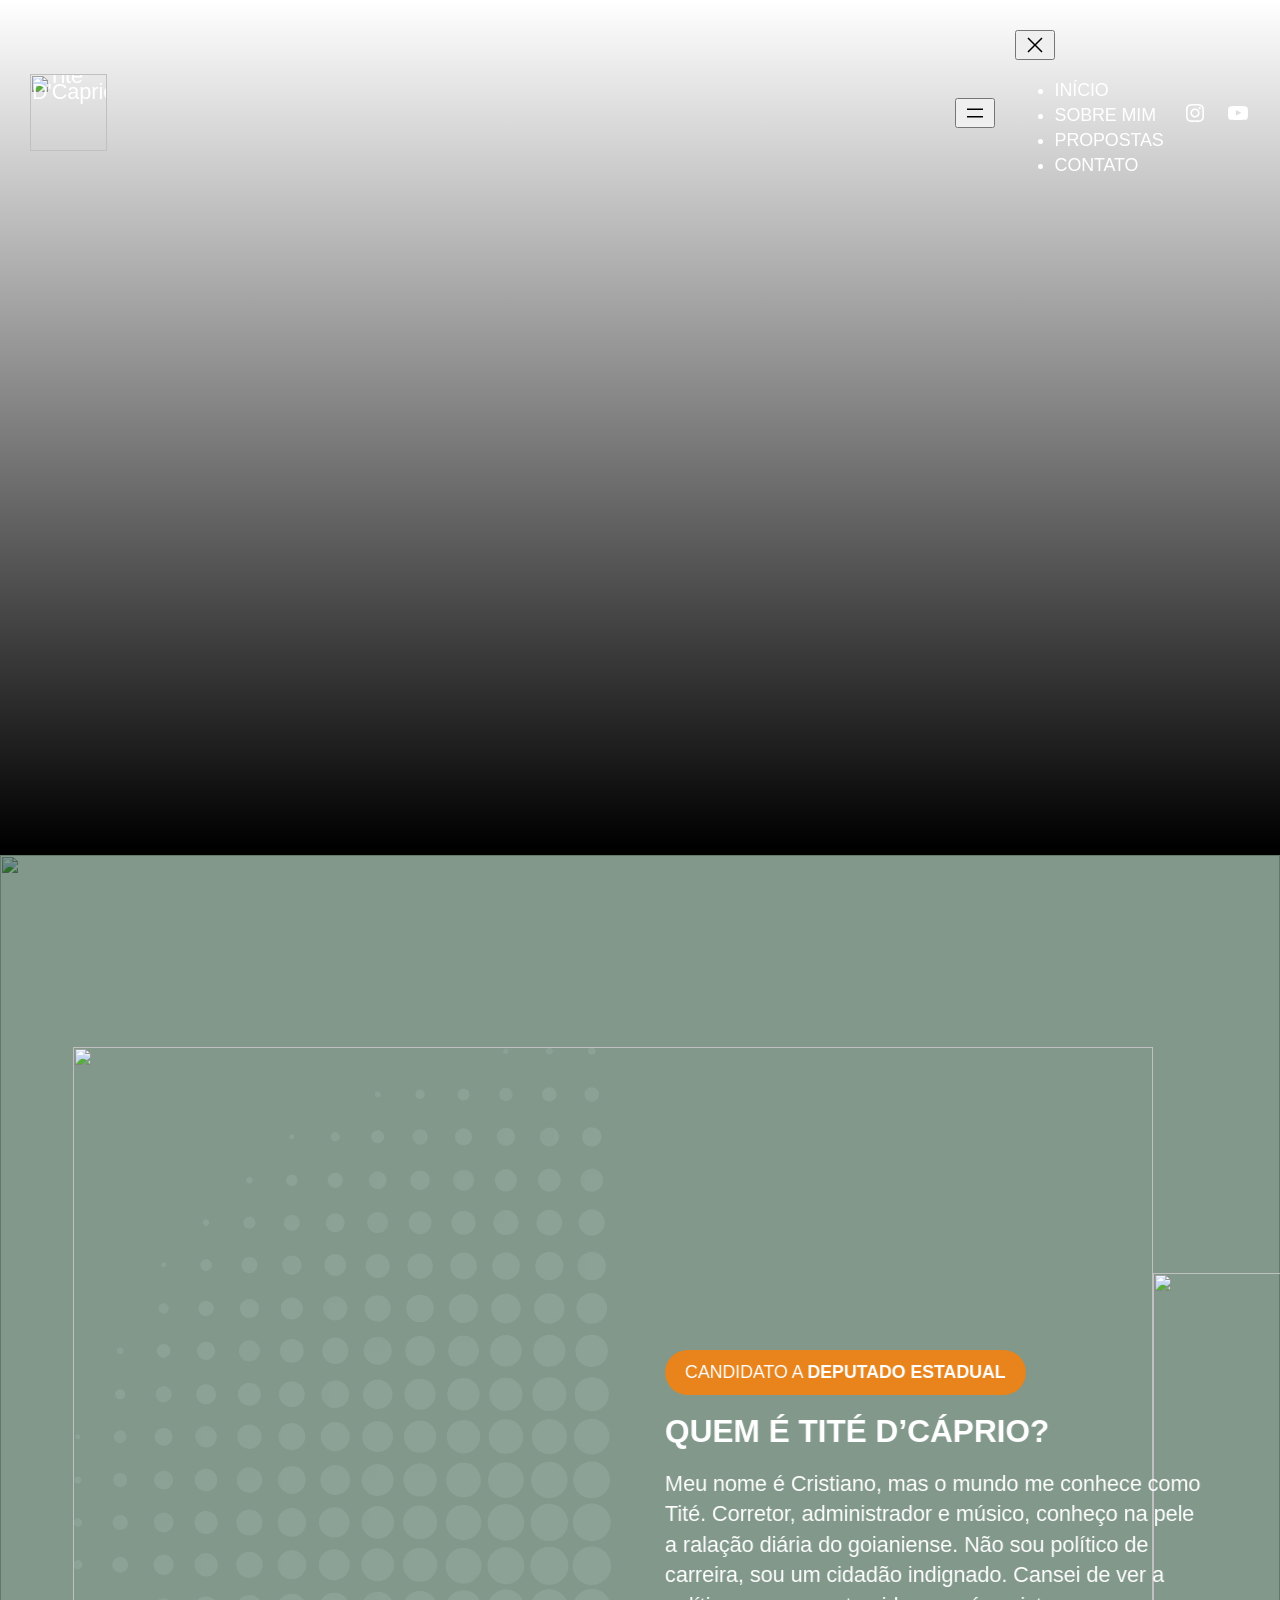
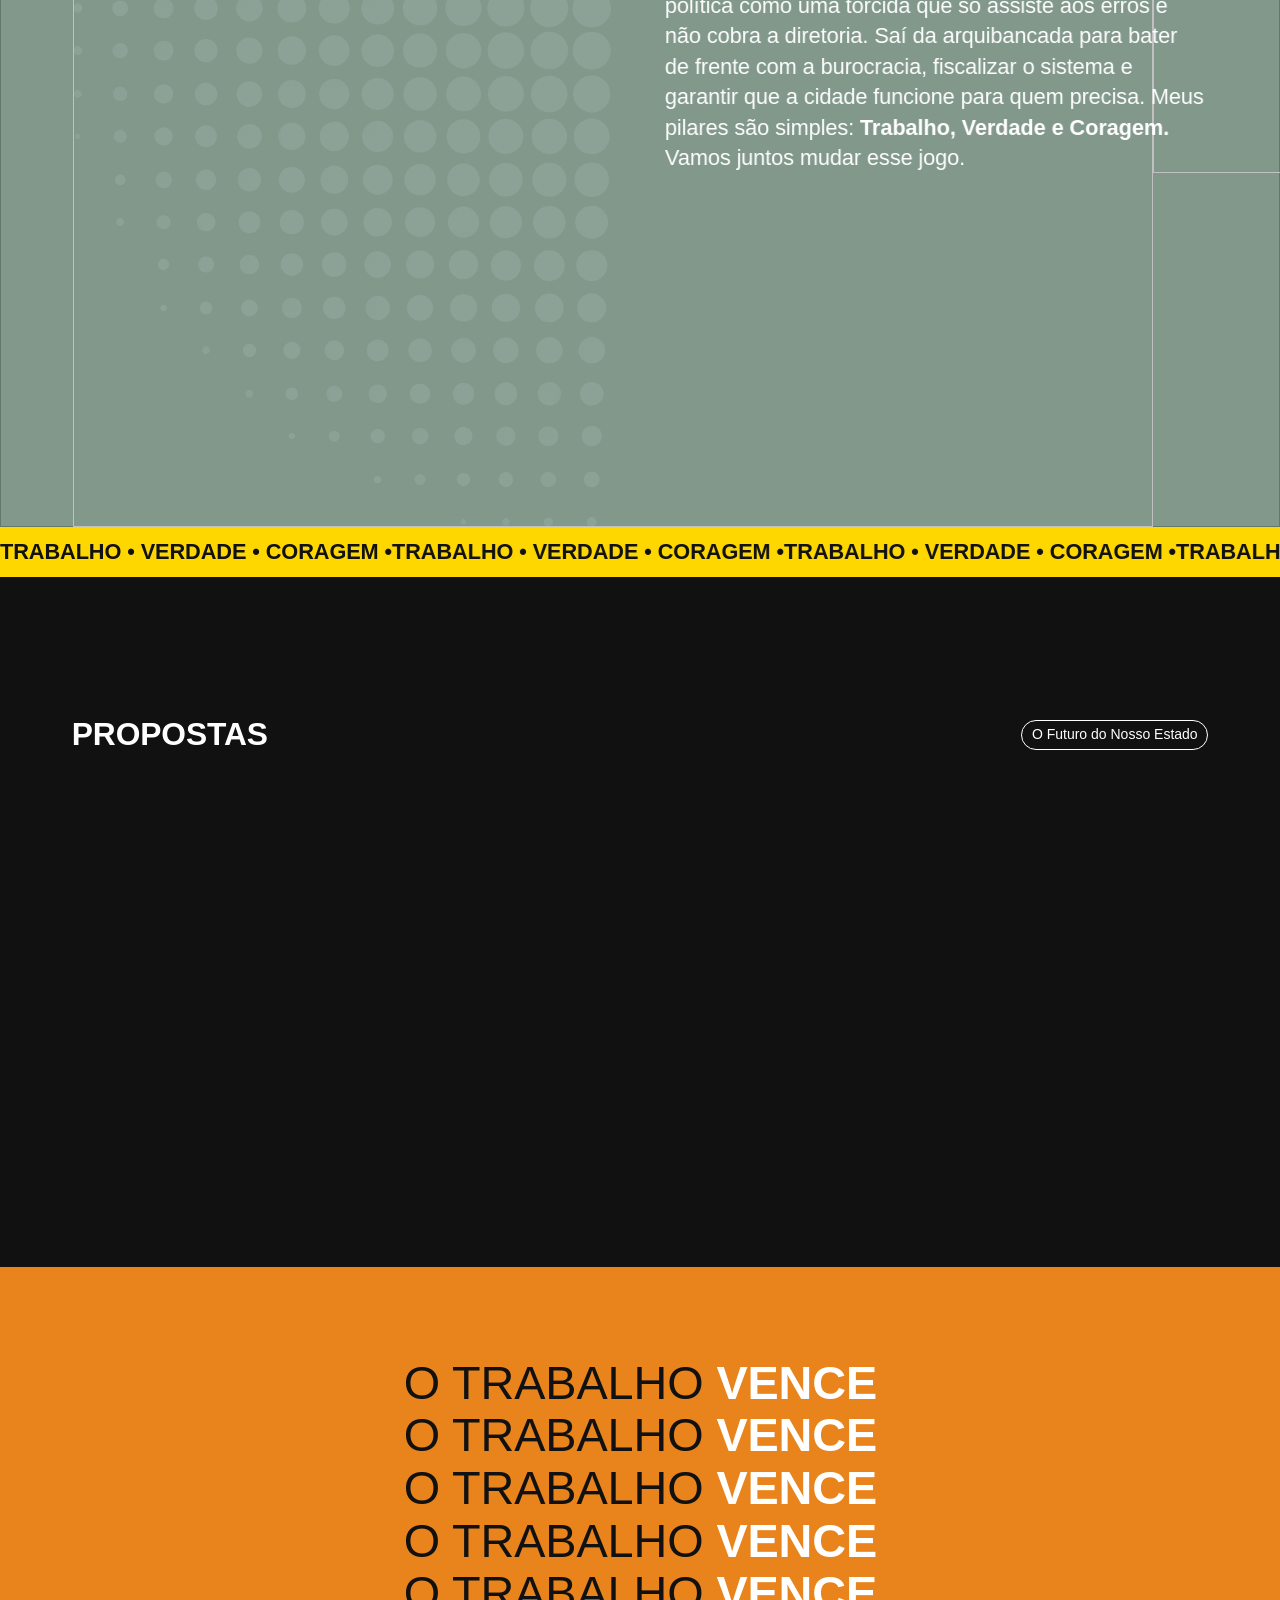
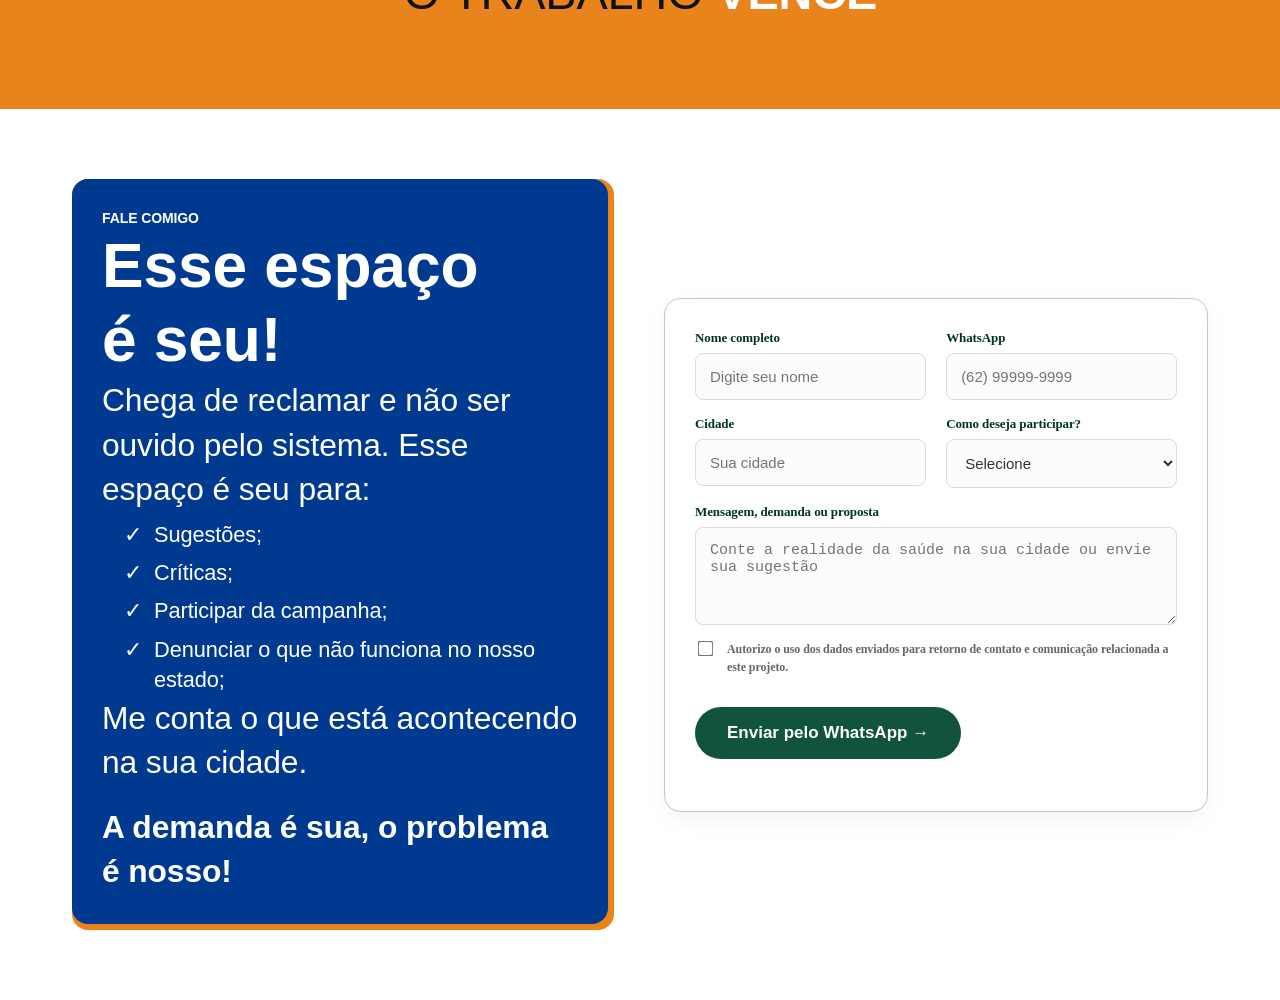
==== index.html @ 2d1301b5 "mk-00" ====
<html lang="pt-BR"><head>
	<meta charset="UTF-8">
	<meta name="viewport" content="width=device-width, initial-scale=1">
<meta name="robots" content="max-image-preview:large">
<title>Tité D'Caprio – Candidato a deputado estadual pelo Republicanos</title>
<link rel="alternate" type="application/rss+xml" title="Feed para Tité D'Caprio »" href="http://tite-dcaprio.local/feed/">
<link rel="alternate" type="application/rss+xml" title="Feed de comentários para Tité D'Caprio »" href="http://tite-dcaprio.local/comments/feed/">
<style id="wp-img-auto-sizes-contain-inline-css">
img:is([sizes=auto i],[sizes^="auto," i]){contain-intrinsic-size:3000px 1500px}
/*# sourceURL=wp-img-auto-sizes-contain-inline-css */
</style>
<style id="wp-block-site-logo-inline-css">
.wp-block-site-logo{box-sizing:border-box;line-height:0}.wp-block-site-logo a{display:inline-block;line-height:0}.wp-block-site-logo.is-default-size img{height:auto;width:120px}.wp-block-site-logo img{height:auto;max-width:100%}.wp-block-site-logo a,.wp-block-site-logo img{border-radius:inherit}.wp-block-site-logo.aligncenter{margin-left:auto;margin-right:auto;text-align:center}:root :where(.wp-block-site-logo.is-style-rounded){border-radius:9999px}
/*# sourceURL=http://tite-dcaprio.local/wp-includes/blocks/site-logo/style.min.css */
</style>
<style id="wp-block-spacer-inline-css">
.wp-block-spacer{clear:both}
/*# sourceURL=http://tite-dcaprio.local/wp-includes/blocks/spacer/style.min.css */
</style>
<style id="wp-block-navigation-link-inline-css">
.wp-block-navigation .wp-block-navigation-item__label{overflow-wrap:break-word}.wp-block-navigation .wp-block-navigation-item__description{display:none}.link-ui-tools{outline:1px solid #f0f0f0;padding:8px}.link-ui-block-inserter{padding-top:8px}.link-ui-block-inserter__back{margin-left:8px;text-transform:uppercase}
/*# sourceURL=http://tite-dcaprio.local/wp-includes/blocks/navigation-link/style.min.css */
</style>
<link rel="stylesheet" id="wp-block-navigation-css" href="./styles/style.min.css" media="all">
<style id="wp-block-social-links-inline-css">
.wp-block-social-links{background:none;box-sizing:border-box;margin-left:0;padding-left:0;padding-right:0;text-indent:0}.wp-block-social-links .wp-social-link a,.wp-block-social-links .wp-social-link a:hover{border-bottom:0;box-shadow:none;text-decoration:none}.wp-block-social-links .wp-social-link svg{height:1em;width:1em}.wp-block-social-links .wp-social-link span:not(.screen-reader-text){font-size:.65em;margin-left:.5em;margin-right:.5em}.wp-block-social-links.has-small-icon-size{font-size:16px}.wp-block-social-links,.wp-block-social-links.has-normal-icon-size{font-size:24px}.wp-block-social-links.has-large-icon-size{font-size:36px}.wp-block-social-links.has-huge-icon-size{font-size:48px}.wp-block-social-links.aligncenter{display:flex;justify-content:center}.wp-block-social-links.alignright{justify-content:flex-end}.wp-block-social-link{border-radius:9999px;display:block}@media not (prefers-reduced-motion){.wp-block-social-link{transition:transform .1s ease}}.wp-block-social-link{height:auto}.wp-block-social-link a{align-items:center;display:flex;line-height:0}.wp-block-social-link:hover{transform:scale(1.1)}.wp-block-social-links .wp-block-social-link.wp-social-link{display:inline-block;margin:0;padding:0}.wp-block-social-links .wp-block-social-link.wp-social-link .wp-block-social-link-anchor,.wp-block-social-links .wp-block-social-link.wp-social-link .wp-block-social-link-anchor svg,.wp-block-social-links .wp-block-social-link.wp-social-link .wp-block-social-link-anchor:active,.wp-block-social-links .wp-block-social-link.wp-social-link .wp-block-social-link-anchor:hover,.wp-block-social-links .wp-block-social-link.wp-social-link .wp-block-social-link-anchor:visited{fill:currentColor;color:currentColor}:where(.wp-block-social-links:not(.is-style-logos-only)) .wp-social-link{background-color:#f0f0f0;color:#444}:where(.wp-block-social-links:not(.is-style-logos-only)) .wp-social-link-amazon{background-color:#f90;color:#fff}:where(.wp-block-social-links:not(.is-style-logos-only)) .wp-social-link-bandcamp{background-color:#1ea0c3;color:#fff}:where(.wp-block-social-links:not(.is-style-logos-only)) .wp-social-link-behance{background-color:#0757fe;color:#fff}:where(.wp-block-social-links:not(.is-style-logos-only)) .wp-social-link-bluesky{background-color:#0a7aff;color:#fff}:where(.wp-block-social-links:not(.is-style-logos-only)) .wp-social-link-codepen{background-color:#1e1f26;color:#fff}:where(.wp-block-social-links:not(.is-style-logos-only)) .wp-social-link-deviantart{background-color:#02e49b;color:#fff}:where(.wp-block-social-links:not(.is-style-logos-only)) .wp-social-link-discord{background-color:#5865f2;color:#fff}:where(.wp-block-social-links:not(.is-style-logos-only)) .wp-social-link-dribbble{background-color:#e94c89;color:#fff}:where(.wp-block-social-links:not(.is-style-logos-only)) .wp-social-link-dropbox{background-color:#4280ff;color:#fff}:where(.wp-block-social-links:not(.is-style-logos-only)) .wp-social-link-etsy{background-color:#f45800;color:#fff}:where(.wp-block-social-links:not(.is-style-logos-only)) .wp-social-link-facebook{background-color:#0866ff;color:#fff}:where(.wp-block-social-links:not(.is-style-logos-only)) .wp-social-link-fivehundredpx{background-color:#000;color:#fff}:where(.wp-block-social-links:not(.is-style-logos-only)) .wp-social-link-flickr{background-color:#0461dd;color:#fff}:where(.wp-block-social-links:not(.is-style-logos-only)) .wp-social-link-foursquare{background-color:#e65678;color:#fff}:where(.wp-block-social-links:not(.is-style-logos-only)) .wp-social-link-github{background-color:#24292d;color:#fff}:where(.wp-block-social-links:not(.is-style-logos-only)) .wp-social-link-goodreads{background-color:#eceadd;color:#382110}:where(.wp-block-social-links:not(.is-style-logos-only)) .wp-social-link-google{background-color:#ea4434;color:#fff}:where(.wp-block-social-links:not(.is-style-logos-only)) .wp-social-link-gravatar{background-color:#1d4fc4;color:#fff}:where(.wp-block-social-links:not(.is-style-logos-only)) .wp-social-link-instagram{background-color:#f00075;color:#fff}:where(.wp-block-social-links:not(.is-style-logos-only)) .wp-social-link-lastfm{background-color:#e21b24;color:#fff}:where(.wp-block-social-links:not(.is-style-logos-only)) .wp-social-link-linkedin{background-color:#0d66c2;color:#fff}:where(.wp-block-social-links:not(.is-style-logos-only)) .wp-social-link-mastodon{background-color:#3288d4;color:#fff}:where(.wp-block-social-links:not(.is-style-logos-only)) .wp-social-link-medium{background-color:#000;color:#fff}:where(.wp-block-social-links:not(.is-style-logos-only)) .wp-social-link-meetup{background-color:#f6405f;color:#fff}:where(.wp-block-social-links:not(.is-style-logos-only)) .wp-social-link-patreon{background-color:#000;color:#fff}:where(.wp-block-social-links:not(.is-style-logos-only)) .wp-social-link-pinterest{background-color:#e60122;color:#fff}:where(.wp-block-social-links:not(.is-style-logos-only)) .wp-social-link-pocket{background-color:#ef4155;color:#fff}:where(.wp-block-social-links:not(.is-style-logos-only)) .wp-social-link-reddit{background-color:#ff4500;color:#fff}:where(.wp-block-social-links:not(.is-style-logos-only)) .wp-social-link-skype{background-color:#0478d7;color:#fff}:where(.wp-block-social-links:not(.is-style-logos-only)) .wp-social-link-snapchat{stroke:#000;background-color:#fefc00;color:#fff}:where(.wp-block-social-links:not(.is-style-logos-only)) .wp-social-link-soundcloud{background-color:#ff5600;color:#fff}:where(.wp-block-social-links:not(.is-style-logos-only)) .wp-social-link-spotify{background-color:#1bd760;color:#fff}:where(.wp-block-social-links:not(.is-style-logos-only)) .wp-social-link-telegram{background-color:#2aabee;color:#fff}:where(.wp-block-social-links:not(.is-style-logos-only)) .wp-social-link-threads{background-color:#000;color:#fff}:where(.wp-block-social-links:not(.is-style-logos-only)) .wp-social-link-tiktok{background-color:#000;color:#fff}:where(.wp-block-social-links:not(.is-style-logos-only)) .wp-social-link-tumblr{background-color:#011835;color:#fff}:where(.wp-block-social-links:not(.is-style-logos-only)) .wp-social-link-twitch{background-color:#6440a4;color:#fff}:where(.wp-block-social-links:not(.is-style-logos-only)) .wp-social-link-twitter{background-color:#1da1f2;color:#fff}:where(.wp-block-social-links:not(.is-style-logos-only)) .wp-social-link-vimeo{background-color:#1eb7ea;color:#fff}:where(.wp-block-social-links:not(.is-style-logos-only)) .wp-social-link-vk{background-color:#4680c2;color:#fff}:where(.wp-block-social-links:not(.is-style-logos-only)) .wp-social-link-wordpress{background-color:#3499cd;color:#fff}:where(.wp-block-social-links:not(.is-style-logos-only)) .wp-social-link-whatsapp{background-color:#25d366;color:#fff}:where(.wp-block-social-links:not(.is-style-logos-only)) .wp-social-link-x{background-color:#000;color:#fff}:where(.wp-block-social-links:not(.is-style-logos-only)) .wp-social-link-yelp{background-color:#d32422;color:#fff}:where(.wp-block-social-links:not(.is-style-logos-only)) .wp-social-link-youtube{background-color:red;color:#fff}:where(.wp-block-social-links.is-style-logos-only) .wp-social-link{background:none}:where(.wp-block-social-links.is-style-logos-only) .wp-social-link svg{height:1.25em;width:1.25em}:where(.wp-block-social-links.is-style-logos-only) .wp-social-link-amazon{color:#f90}:where(.wp-block-social-links.is-style-logos-only) .wp-social-link-bandcamp{color:#1ea0c3}:where(.wp-block-social-links.is-style-logos-only) .wp-social-link-behance{color:#0757fe}:where(.wp-block-social-links.is-style-logos-only) .wp-social-link-bluesky{color:#0a7aff}:where(.wp-block-social-links.is-style-logos-only) .wp-social-link-codepen{color:#1e1f26}:where(.wp-block-social-links.is-style-logos-only) .wp-social-link-deviantart{color:#02e49b}:where(.wp-block-social-links.is-style-logos-only) .wp-social-link-discord{color:#5865f2}:where(.wp-block-social-links.is-style-logos-only) .wp-social-link-dribbble{color:#e94c89}:where(.wp-block-social-links.is-style-logos-only) .wp-social-link-dropbox{color:#4280ff}:where(.wp-block-social-links.is-style-logos-only) .wp-social-link-etsy{color:#f45800}:where(.wp-block-social-links.is-style-logos-only) .wp-social-link-facebook{color:#0866ff}:where(.wp-block-social-links.is-style-logos-only) .wp-social-link-fivehundredpx{color:#000}:where(.wp-block-social-links.is-style-logos-only) .wp-social-link-flickr{color:#0461dd}:where(.wp-block-social-links.is-style-logos-only) .wp-social-link-foursquare{color:#e65678}:where(.wp-block-social-links.is-style-logos-only) .wp-social-link-github{color:#24292d}:where(.wp-block-social-links.is-style-logos-only) .wp-social-link-goodreads{color:#382110}:where(.wp-block-social-links.is-style-logos-only) .wp-social-link-google{color:#ea4434}:where(.wp-block-social-links.is-style-logos-only) .wp-social-link-gravatar{color:#1d4fc4}:where(.wp-block-social-links.is-style-logos-only) .wp-social-link-instagram{color:#f00075}:where(.wp-block-social-links.is-style-logos-only) .wp-social-link-lastfm{color:#e21b24}:where(.wp-block-social-links.is-style-logos-only) .wp-social-link-linkedin{color:#0d66c2}:where(.wp-block-social-links.is-style-logos-only) .wp-social-link-mastodon{color:#3288d4}:where(.wp-block-social-links.is-style-logos-only) .wp-social-link-medium{color:#000}:where(.wp-block-social-links.is-style-logos-only) .wp-social-link-meetup{color:#f6405f}:where(.wp-block-social-links.is-style-logos-only) .wp-social-link-patreon{color:#000}:where(.wp-block-social-links.is-style-logos-only) .wp-social-link-pinterest{color:#e60122}:where(.wp-block-social-links.is-style-logos-only) .wp-social-link-pocket{color:#ef4155}:where(.wp-block-social-links.is-style-logos-only) .wp-social-link-reddit{color:#ff4500}:where(.wp-block-social-links.is-style-logos-only) .wp-social-link-skype{color:#0478d7}:where(.wp-block-social-links.is-style-logos-only) .wp-social-link-snapchat{stroke:#000;color:#fff}:where(.wp-block-social-links.is-style-logos-only) .wp-social-link-soundcloud{color:#ff5600}:where(.wp-block-social-links.is-style-logos-only) .wp-social-link-spotify{color:#1bd760}:where(.wp-block-social-links.is-style-logos-only) .wp-social-link-telegram{color:#2aabee}:where(.wp-block-social-links.is-style-logos-only) .wp-social-link-threads{color:#000}:where(.wp-block-social-links.is-style-logos-only) .wp-social-link-tiktok{color:#000}:where(.wp-block-social-links.is-style-logos-only) .wp-social-link-tumblr{color:#011835}:where(.wp-block-social-links.is-style-logos-only) .wp-social-link-twitch{color:#6440a4}:where(.wp-block-social-links.is-style-logos-only) .wp-social-link-twitter{color:#1da1f2}:where(.wp-block-social-links.is-style-logos-only) .wp-social-link-vimeo{color:#1eb7ea}:where(.wp-block-social-links.is-style-logos-only) .wp-social-link-vk{color:#4680c2}:where(.wp-block-social-links.is-style-logos-only) .wp-social-link-whatsapp{color:#25d366}:where(.wp-block-social-links.is-style-logos-only) .wp-social-link-wordpress{color:#3499cd}:where(.wp-block-social-links.is-style-logos-only) .wp-social-link-x{color:#000}:where(.wp-block-social-links.is-style-logos-only) .wp-social-link-yelp{color:#d32422}:where(.wp-block-social-links.is-style-logos-only) .wp-social-link-youtube{color:red}.wp-block-social-links.is-style-pill-shape .wp-social-link{width:auto}:root :where(.wp-block-social-links .wp-social-link a){padding:.25em}:root :where(.wp-block-social-links.is-style-logos-only .wp-social-link a){padding:0}:root :where(.wp-block-social-links.is-style-pill-shape .wp-social-link a){padding-left:.6666666667em;padding-right:.6666666667em}.wp-block-social-links:not(.has-icon-color):not(.has-icon-background-color) .wp-social-link-snapchat .wp-block-social-link-label{color:#000}
/*# sourceURL=http://tite-dcaprio.local/wp-includes/blocks/social-links/style.min.css */
</style>
<style id="wp-block-group-inline-css">
.wp-block-group{box-sizing:border-box}:where(.wp-block-group.wp-block-group-is-layout-constrained){position:relative}
/*# sourceURL=http://tite-dcaprio.local/wp-includes/blocks/group/style.min.css */
</style>
<style id="wp-block-image-inline-css">
.wp-block-image>a,.wp-block-image>figure>a{display:inline-block}.wp-block-image img{box-sizing:border-box;height:auto;max-width:100%;vertical-align:bottom}@media not (prefers-reduced-motion){.wp-block-image img.hide{visibility:hidden}.wp-block-image img.show{animation:show-content-image .4s}}.wp-block-image[style*=border-radius] img,.wp-block-image[style*=border-radius]>a{border-radius:inherit}.wp-block-image.has-custom-border img{box-sizing:border-box}.wp-block-image.aligncenter{text-align:center}.wp-block-image.alignfull>a,.wp-block-image.alignwide>a{width:100%}.wp-block-image.alignfull img,.wp-block-image.alignwide img{height:auto;width:100%}.wp-block-image .aligncenter,.wp-block-image .alignleft,.wp-block-image .alignright,.wp-block-image.aligncenter,.wp-block-image.alignleft,.wp-block-image.alignright{display:table}.wp-block-image .aligncenter>figcaption,.wp-block-image .alignleft>figcaption,.wp-block-image .alignright>figcaption,.wp-block-image.aligncenter>figcaption,.wp-block-image.alignleft>figcaption,.wp-block-image.alignright>figcaption{caption-side:bottom;display:table-caption}.wp-block-image .alignleft{float:left;margin:.5em 1em .5em 0}.wp-block-image .alignright{float:right;margin:.5em 0 .5em 1em}.wp-block-image .aligncenter{margin-left:auto;margin-right:auto}.wp-block-image :where(figcaption){margin-bottom:1em;margin-top:.5em}.wp-block-image.is-style-circle-mask img{border-radius:9999px}@supports ((-webkit-mask-image:none) or (mask-image:none)) or (-webkit-mask-image:none){.wp-block-image.is-style-circle-mask img{border-radius:0;-webkit-mask-image:url('data:image/svg+xml;utf8,<svg viewBox="0 0 100 100" xmlns="http://www.w3.org/2000/svg"><circle cx="50" cy="50" r="50"/></svg>');mask-image:url('data:image/svg+xml;utf8,<svg viewBox="0 0 100 100" xmlns="http://www.w3.org/2000/svg"><circle cx="50" cy="50" r="50"/></svg>');mask-mode:alpha;-webkit-mask-position:center;mask-position:center;-webkit-mask-repeat:no-repeat;mask-repeat:no-repeat;-webkit-mask-size:contain;mask-size:contain}}:root :where(.wp-block-image.is-style-rounded img,.wp-block-image .is-style-rounded img){border-radius:9999px}.wp-block-image figure{margin:0}.wp-lightbox-container{display:flex;flex-direction:column;position:relative}.wp-lightbox-container img{cursor:zoom-in}.wp-lightbox-container img:hover+button{opacity:1}.wp-lightbox-container button{align-items:center;backdrop-filter:blur(16px) saturate(180%);background-color:#5a5a5a40;border:none;border-radius:4px;cursor:zoom-in;display:flex;height:20px;justify-content:center;opacity:0;padding:0;position:absolute;right:16px;text-align:center;top:16px;width:20px;z-index:100}@media not (prefers-reduced-motion){.wp-lightbox-container button{transition:opacity .2s ease}}.wp-lightbox-container button:focus-visible{outline:3px auto #5a5a5a40;outline:3px auto -webkit-focus-ring-color;outline-offset:3px}.wp-lightbox-container button:hover{cursor:pointer;opacity:1}.wp-lightbox-container button:focus{opacity:1}.wp-lightbox-container button:focus,.wp-lightbox-container button:hover,.wp-lightbox-container button:not(:hover):not(:active):not(.has-background){background-color:#5a5a5a40;border:none}.wp-lightbox-overlay{box-sizing:border-box;cursor:zoom-out;height:100vh;left:0;overflow:hidden;position:fixed;top:0;visibility:hidden;width:100%;z-index:100000}.wp-lightbox-overlay .wp-lightbox-close-button{align-items:center;cursor:pointer;display:flex;font-family:inherit;gap:8px;justify-content:center;line-height:1;min-height:40px;min-width:40px;padding:0 4px;position:absolute;right:calc(env(safe-area-inset-right) + 16px);top:calc(env(safe-area-inset-top) + 16px);z-index:5000000}.wp-lightbox-overlay .wp-lightbox-close-button:focus,.wp-lightbox-overlay .wp-lightbox-close-button:hover,.wp-lightbox-overlay .wp-lightbox-close-button:not(:hover):not(:active):not(.has-background){background:none;border:none}.wp-lightbox-overlay .wp-lightbox-close-button:has(.wp-lightbox-close-text:not([hidden])) .wp-lightbox-close-icon svg{height:1em;width:1em}.wp-lightbox-overlay .wp-lightbox-close-icon svg{display:block}.wp-lightbox-overlay .wp-lightbox-navigation-button-next,.wp-lightbox-overlay .wp-lightbox-navigation-button-prev{align-items:center;bottom:16px;cursor:pointer;display:flex;font-family:inherit;gap:4px;justify-content:center;line-height:1;min-height:40px;min-width:40px;padding:0 8px;position:absolute;z-index:2000002}.wp-lightbox-overlay .wp-lightbox-navigation-button-next[hidden],.wp-lightbox-overlay .wp-lightbox-navigation-button-prev[hidden]{display:none}@media (min-width:960px){.wp-lightbox-overlay .wp-lightbox-navigation-button-next,.wp-lightbox-overlay .wp-lightbox-navigation-button-prev{bottom:50%;transform:translateY(-50%)}}.wp-lightbox-overlay .wp-lightbox-navigation-button-next:focus,.wp-lightbox-overlay .wp-lightbox-navigation-button-next:hover,.wp-lightbox-overlay .wp-lightbox-navigation-button-next:not(:hover):not(:active):not(.has-background),.wp-lightbox-overlay .wp-lightbox-navigation-button-prev:focus,.wp-lightbox-overlay .wp-lightbox-navigation-button-prev:hover,.wp-lightbox-overlay .wp-lightbox-navigation-button-prev:not(:hover):not(:active):not(.has-background){background:none;border:none;padding:0 8px}.wp-lightbox-overlay .wp-lightbox-navigation-button-next:has(.wp-lightbox-navigation-text:not([hidden])) .wp-lightbox-navigation-icon svg,.wp-lightbox-overlay .wp-lightbox-navigation-button-prev:has(.wp-lightbox-navigation-text:not([hidden])) .wp-lightbox-navigation-icon svg{display:block;height:1.5em;width:1.5em}.wp-lightbox-overlay .wp-lightbox-navigation-button-prev{left:calc(env(safe-area-inset-left) + 16px)}.wp-lightbox-overlay .wp-lightbox-navigation-button-next{right:calc(env(safe-area-inset-right) + 16px)}.wp-lightbox-overlay .wp-lightbox-navigation-icon svg{vertical-align:middle}.wp-lightbox-overlay .lightbox-image-container{height:var(--wp--lightbox-container-height);left:50%;overflow:hidden;position:absolute;top:50%;transform:translate(-50%,-50%);transform-origin:top left;width:var(--wp--lightbox-container-width);z-index:2000001}.wp-lightbox-overlay .wp-block-image{align-items:center;box-sizing:border-box;display:flex;height:100%;justify-content:center;margin:0;position:relative;transform-origin:0 0;width:100%;z-index:3000000}.wp-lightbox-overlay .wp-block-image img{height:var(--wp--lightbox-image-height);min-height:var(--wp--lightbox-image-height);min-width:var(--wp--lightbox-image-width);width:var(--wp--lightbox-image-width)}.wp-lightbox-overlay .wp-block-image figcaption{display:none}.wp-lightbox-overlay button{background:none;border:none}.wp-lightbox-overlay .scrim{background-color:#fff;height:100%;opacity:.9;position:absolute;width:100%;z-index:2000000}.wp-lightbox-overlay.active{visibility:visible}@media not (prefers-reduced-motion){.wp-lightbox-overlay.active{animation:turn-on-visibility .25s both}.wp-lightbox-overlay.active img{animation:turn-on-visibility .35s both}.wp-lightbox-overlay.show-closing-animation:not(.active){animation:turn-off-visibility .35s both}.wp-lightbox-overlay.show-closing-animation:not(.active) img{animation:turn-off-visibility .25s both}.wp-lightbox-overlay.zoom.active{animation:none;opacity:1;visibility:visible}.wp-lightbox-overlay.zoom.active .lightbox-image-container{animation:lightbox-zoom-in .4s}.wp-lightbox-overlay.zoom.active .lightbox-image-container img{animation:none}.wp-lightbox-overlay.zoom.active .scrim{animation:turn-on-visibility .4s forwards}.wp-lightbox-overlay.zoom.show-closing-animation:not(.active){animation:none}.wp-lightbox-overlay.zoom.show-closing-animation:not(.active) .lightbox-image-container{animation:lightbox-zoom-out .4s}.wp-lightbox-overlay.zoom.show-closing-animation:not(.active) .lightbox-image-container img{animation:none}.wp-lightbox-overlay.zoom.show-closing-animation:not(.active) .scrim{animation:turn-off-visibility .4s forwards}}@keyframes show-content-image{0%{visibility:hidden}99%{visibility:hidden}to{visibility:visible}}@keyframes turn-on-visibility{0%{opacity:0}to{opacity:1}}@keyframes turn-off-visibility{0%{opacity:1;visibility:visible}99%{opacity:0;visibility:visible}to{opacity:0;visibility:hidden}}@keyframes lightbox-zoom-in{0%{transform:translate(calc((-100vw + var(--wp--lightbox-scrollbar-width))/2 + var(--wp--lightbox-initial-left-position)),calc(-50vh + var(--wp--lightbox-initial-top-position))) scale(var(--wp--lightbox-scale))}to{transform:translate(-50%,-50%) scale(1)}}@keyframes lightbox-zoom-out{0%{transform:translate(-50%,-50%) scale(1);visibility:visible}99%{visibility:visible}to{transform:translate(calc((-100vw + var(--wp--lightbox-scrollbar-width))/2 + var(--wp--lightbox-initial-left-position)),calc(-50vh + var(--wp--lightbox-initial-top-position))) scale(var(--wp--lightbox-scale));visibility:hidden}}
/*# sourceURL=http://tite-dcaprio.local/wp-includes/blocks/image/style.min.css */
</style>
<style id="wp-block-paragraph-inline-css">
.is-small-text{font-size:.875em}.is-regular-text{font-size:1em}.is-large-text{font-size:2.25em}.is-larger-text{font-size:3em}.has-drop-cap:not(:focus):first-letter{float:left;font-size:8.4em;font-style:normal;font-weight:100;line-height:.68;margin:.05em .1em 0 0;text-transform:uppercase}body.rtl .has-drop-cap:not(:focus):first-letter{float:none;margin-left:.1em}p.has-drop-cap.has-background{overflow:hidden}:root :where(p.has-background){padding:1.25em 2.375em}:where(p.has-text-color:not(.has-link-color)) a{color:inherit}p.has-text-align-left[style*="writing-mode:vertical-lr"],p.has-text-align-right[style*="writing-mode:vertical-rl"]{rotate:180deg}
/*# sourceURL=http://tite-dcaprio.local/wp-includes/blocks/paragraph/style.min.css */
</style>
<style id="wp-block-heading-inline-css">
h1:where(.wp-block-heading).has-background,h2:where(.wp-block-heading).has-background,h3:where(.wp-block-heading).has-background,h4:where(.wp-block-heading).has-background,h5:where(.wp-block-heading).has-background,h6:where(.wp-block-heading).has-background{padding:1.25em 2.375em}h1.has-text-align-left[style*=writing-mode]:where([style*=vertical-lr]),h1.has-text-align-right[style*=writing-mode]:where([style*=vertical-rl]),h2.has-text-align-left[style*=writing-mode]:where([style*=vertical-lr]),h2.has-text-align-right[style*=writing-mode]:where([style*=vertical-rl]),h3.has-text-align-left[style*=writing-mode]:where([style*=vertical-lr]),h3.has-text-align-right[style*=writing-mode]:where([style*=vertical-rl]),h4.has-text-align-left[style*=writing-mode]:where([style*=vertical-lr]),h4.has-text-align-right[style*=writing-mode]:where([style*=vertical-rl]),h5.has-text-align-left[style*=writing-mode]:where([style*=vertical-lr]),h5.has-text-align-right[style*=writing-mode]:where([style*=vertical-rl]),h6.has-text-align-left[style*=writing-mode]:where([style*=vertical-lr]),h6.has-text-align-right[style*=writing-mode]:where([style*=vertical-rl]){rotate:180deg}
/*# sourceURL=http://tite-dcaprio.local/wp-includes/blocks/heading/style.min.css */
</style>
<style id="wp-block-columns-inline-css">
.wp-block-columns{box-sizing:border-box;display:flex;flex-wrap:wrap!important}@media (min-width:782px){.wp-block-columns{flex-wrap:nowrap!important}}.wp-block-columns{align-items:normal!important}.wp-block-columns.are-vertically-aligned-top{align-items:flex-start}.wp-block-columns.are-vertically-aligned-center{align-items:center}.wp-block-columns.are-vertically-aligned-bottom{align-items:flex-end}@media (max-width:781px){.wp-block-columns:not(.is-not-stacked-on-mobile)>.wp-block-column{flex-basis:100%!important}}@media (min-width:782px){.wp-block-columns:not(.is-not-stacked-on-mobile)>.wp-block-column{flex-basis:0;flex-grow:1}.wp-block-columns:not(.is-not-stacked-on-mobile)>.wp-block-column[style*=flex-basis]{flex-grow:0}}.wp-block-columns.is-not-stacked-on-mobile{flex-wrap:nowrap!important}.wp-block-columns.is-not-stacked-on-mobile>.wp-block-column{flex-basis:0;flex-grow:1}.wp-block-columns.is-not-stacked-on-mobile>.wp-block-column[style*=flex-basis]{flex-grow:0}:where(.wp-block-columns){margin-bottom:1.75em}:where(.wp-block-columns.has-background){padding:1.25em 2.375em}.wp-block-column{flex-grow:1;min-width:0;overflow-wrap:break-word;word-break:break-word}.wp-block-column.is-vertically-aligned-top{align-self:flex-start}.wp-block-column.is-vertically-aligned-center{align-self:center}.wp-block-column.is-vertically-aligned-bottom{align-self:flex-end}.wp-block-column.is-vertically-aligned-stretch{align-self:stretch}.wp-block-column.is-vertically-aligned-bottom,.wp-block-column.is-vertically-aligned-center,.wp-block-column.is-vertically-aligned-top{width:100%}
/*# sourceURL=http://tite-dcaprio.local/wp-includes/blocks/columns/style.min.css */
</style>
<link rel="stylesheet" id="wp-block-cover-css" href="./styles/style.min.css" media="all">
<style id="wp-block-button-inline-css">
.wp-block-button__link{align-content:center;box-sizing:border-box;cursor:pointer;display:inline-block;height:100%;text-align:center;word-break:break-word}.wp-block-button__link.aligncenter{text-align:center}.wp-block-button__link.alignright{text-align:right}:where(.wp-block-button__link){border-radius:9999px;box-shadow:none;padding:calc(.667em + 2px) calc(1.333em + 2px);text-decoration:none}.wp-block-button[style*=text-decoration] .wp-block-button__link{text-decoration:inherit}.wp-block-buttons>.wp-block-button.has-custom-width{max-width:none}.wp-block-buttons>.wp-block-button.has-custom-width .wp-block-button__link{width:100%}.wp-block-buttons>.wp-block-button.has-custom-font-size .wp-block-button__link{font-size:inherit}.wp-block-buttons>.wp-block-button.wp-block-button__width-25{width:calc(25% - var(--wp--style--block-gap, .5em)*.75)}.wp-block-buttons>.wp-block-button.wp-block-button__width-50{width:calc(50% - var(--wp--style--block-gap, .5em)*.5)}.wp-block-buttons>.wp-block-button.wp-block-button__width-75{width:calc(75% - var(--wp--style--block-gap, .5em)*.25)}.wp-block-buttons>.wp-block-button.wp-block-button__width-100{flex-basis:100%;width:100%}.wp-block-buttons.is-vertical>.wp-block-button.wp-block-button__width-25{width:25%}.wp-block-buttons.is-vertical>.wp-block-button.wp-block-button__width-50{width:50%}.wp-block-buttons.is-vertical>.wp-block-button.wp-block-button__width-75{width:75%}.wp-block-button.is-style-squared,.wp-block-button__link.wp-block-button.is-style-squared{border-radius:0}.wp-block-button.no-border-radius,.wp-block-button__link.no-border-radius{border-radius:0!important}:root :where(.wp-block-button .wp-block-button__link.is-style-outline),:root :where(.wp-block-button.is-style-outline>.wp-block-button__link){border:2px solid;padding:.667em 1.333em}:root :where(.wp-block-button .wp-block-button__link.is-style-outline:not(.has-text-color)),:root :where(.wp-block-button.is-style-outline>.wp-block-button__link:not(.has-text-color)){color:currentColor}:root :where(.wp-block-button .wp-block-button__link.is-style-outline:not(.has-background)),:root :where(.wp-block-button.is-style-outline>.wp-block-button__link:not(.has-background)){background-color:initial;background-image:none}
/*# sourceURL=http://tite-dcaprio.local/wp-includes/blocks/button/style.min.css */
</style>
<style id="wp-block-buttons-inline-css">
.wp-block-buttons{box-sizing:border-box}.wp-block-buttons.is-vertical{flex-direction:column}.wp-block-buttons.is-vertical>.wp-block-button:last-child{margin-bottom:0}.wp-block-buttons>.wp-block-button{display:inline-block;margin:0}.wp-block-buttons.is-content-justification-left{justify-content:flex-start}.wp-block-buttons.is-content-justification-left.is-vertical{align-items:flex-start}.wp-block-buttons.is-content-justification-center{justify-content:center}.wp-block-buttons.is-content-justification-center.is-vertical{align-items:center}.wp-block-buttons.is-content-justification-right{justify-content:flex-end}.wp-block-buttons.is-content-justification-right.is-vertical{align-items:flex-end}.wp-block-buttons.is-content-justification-space-between{justify-content:space-between}.wp-block-buttons.aligncenter{text-align:center}.wp-block-buttons:not(.is-content-justification-space-between,.is-content-justification-right,.is-content-justification-left,.is-content-justification-center) .wp-block-button.aligncenter{margin-left:auto;margin-right:auto;width:100%}.wp-block-buttons[style*=text-decoration] .wp-block-button,.wp-block-buttons[style*=text-decoration] .wp-block-button__link{text-decoration:inherit}.wp-block-buttons.has-custom-font-size .wp-block-button__link{font-size:inherit}.wp-block-buttons .wp-block-button__link{width:100%}.wp-block-button.aligncenter{text-align:center}
/*# sourceURL=http://tite-dcaprio.local/wp-includes/blocks/buttons/style.min.css */
</style>
<style id="wp-block-list-inline-css">
ol,ul{box-sizing:border-box}:root :where(.wp-block-list.has-background){padding:1.25em 2.375em}

				ul.is-style-checkmark-list {
					list-style-type: "\2713";
				}

				ul.is-style-checkmark-list li {
					padding-inline-start: 1ch;
				}
/*# sourceURL=wp-block-list-inline-css */
</style>
<style id="wp-block-library-inline-css">
:root{--wp-block-synced-color:#7a00df;--wp-block-synced-color--rgb:122,0,223;--wp-bound-block-color:var(--wp-block-synced-color);--wp-editor-canvas-background:#ddd;--wp-admin-theme-color:#007cba;--wp-admin-theme-color--rgb:0,124,186;--wp-admin-theme-color-darker-10:#006ba1;--wp-admin-theme-color-darker-10--rgb:0,107,160.5;--wp-admin-theme-color-darker-20:#005a87;--wp-admin-theme-color-darker-20--rgb:0,90,135;--wp-admin-border-width-focus:2px}@media (min-resolution:192dpi){:root{--wp-admin-border-width-focus:1.5px}}.wp-element-button{cursor:pointer}:root .has-very-light-gray-background-color{background-color:#eee}:root .has-very-dark-gray-background-color{background-color:#313131}:root .has-very-light-gray-color{color:#eee}:root .has-very-dark-gray-color{color:#313131}:root .has-vivid-green-cyan-to-vivid-cyan-blue-gradient-background{background:linear-gradient(135deg,#00d084,#0693e3)}:root .has-purple-crush-gradient-background{background:linear-gradient(135deg,#34e2e4,#4721fb 50%,#ab1dfe)}:root .has-hazy-dawn-gradient-background{background:linear-gradient(135deg,#faaca8,#dad0ec)}:root .has-subdued-olive-gradient-background{background:linear-gradient(135deg,#fafae1,#67a671)}:root .has-atomic-cream-gradient-background{background:linear-gradient(135deg,#fdd79a,#004a59)}:root .has-nightshade-gradient-background{background:linear-gradient(135deg,#330968,#31cdcf)}:root .has-midnight-gradient-background{background:linear-gradient(135deg,#020381,#2874fc)}:root{--wp--preset--font-size--normal:16px;--wp--preset--font-size--huge:42px}.has-regular-font-size{font-size:1em}.has-larger-font-size{font-size:2.625em}.has-normal-font-size{font-size:var(--wp--preset--font-size--normal)}.has-huge-font-size{font-size:var(--wp--preset--font-size--huge)}:root .has-text-align-center{text-align:center}:root .has-text-align-left{text-align:left}:root .has-text-align-right{text-align:right}.has-fit-text{white-space:nowrap!important}#end-resizable-editor-section{display:none}.aligncenter{clear:both}.items-justified-left{justify-content:flex-start}.items-justified-center{justify-content:center}.items-justified-right{justify-content:flex-end}.items-justified-space-between{justify-content:space-between}.screen-reader-text{word-wrap:normal!important;border:0;clip-path:inset(50%);height:1px;margin:-1px;overflow:hidden;padding:0;position:absolute;width:1px}.screen-reader-text:focus{background-color:#ddd;clip-path:none;color:#444;display:block;font-size:1em;height:auto;left:5px;line-height:normal;padding:15px 23px 14px;text-decoration:none;top:5px;width:auto;z-index:100000}html :where(.has-border-color){border-style:solid}html :where([style*=border-color]){border-style:solid}html :where([style*=border-top-color]){border-top-style:solid}html :where([style*=border-right-color]){border-right-style:solid}html :where([style*=border-bottom-color]){border-bottom-style:solid}html :where([style*=border-left-color]){border-left-style:solid}html :where([style*=border-width]){border-style:solid}html :where([style*=border-top-width]){border-top-style:solid}html :where([style*=border-right-width]){border-right-style:solid}html :where([style*=border-bottom-width]){border-bottom-style:solid}html :where([style*=border-left-width]){border-left-style:solid}html :where(img[class*=wp-image-]){height:auto;max-width:100%}:where(figure){margin:0 0 1em}html :where(.is-position-sticky){--wp-admin--admin-bar--position-offset:var(--wp-admin--admin-bar--height,0px)}@media screen and (max-width:600px){html :where(.is-position-sticky){--wp-admin--admin-bar--position-offset:0px}}
/*# sourceURL=/wp-includes/css/dist/block-library/common.min.css */
</style>
<style id="global-styles-inline-css">
:root{--wp--preset--aspect-ratio--square: 1;--wp--preset--aspect-ratio--4-3: 4/3;--wp--preset--aspect-ratio--3-4: 3/4;--wp--preset--aspect-ratio--3-2: 3/2;--wp--preset--aspect-ratio--2-3: 2/3;--wp--preset--aspect-ratio--16-9: 16/9;--wp--preset--aspect-ratio--9-16: 9/16;--wp--preset--color--black: #000000;--wp--preset--color--cyan-bluish-gray: #abb8c3;--wp--preset--color--white: #ffffff;--wp--preset--color--pale-pink: #f78da7;--wp--preset--color--vivid-red: #cf2e2e;--wp--preset--color--luminous-vivid-orange: #ff6900;--wp--preset--color--luminous-vivid-amber: #fcb900;--wp--preset--color--light-green-cyan: #7bdcb5;--wp--preset--color--vivid-green-cyan: #00d084;--wp--preset--color--pale-cyan-blue: #8ed1fc;--wp--preset--color--vivid-cyan-blue: #0693e3;--wp--preset--color--vivid-purple: #9b51e0;--wp--preset--color--base: #FFFFFF;--wp--preset--color--contrast: #111111;--wp--preset--color--accent-1: #FFEE58;--wp--preset--color--accent-2: #F6CFF4;--wp--preset--color--accent-3: #503AA8;--wp--preset--color--accent-4: #686868;--wp--preset--color--accent-5: #FBFAF3;--wp--preset--color--accent-6: color-mix(in srgb, currentColor 20%, transparent);--wp--preset--gradient--vivid-cyan-blue-to-vivid-purple: linear-gradient(135deg,rgb(6,147,227) 0%,rgb(155,81,224) 100%);--wp--preset--gradient--light-green-cyan-to-vivid-green-cyan: linear-gradient(135deg,rgb(122,220,180) 0%,rgb(0,208,130) 100%);--wp--preset--gradient--luminous-vivid-amber-to-luminous-vivid-orange: linear-gradient(135deg,rgb(252,185,0) 0%,rgb(255,105,0) 100%);--wp--preset--gradient--luminous-vivid-orange-to-vivid-red: linear-gradient(135deg,rgb(255,105,0) 0%,rgb(207,46,46) 100%);--wp--preset--gradient--very-light-gray-to-cyan-bluish-gray: linear-gradient(135deg,rgb(238,238,238) 0%,rgb(169,184,195) 100%);--wp--preset--gradient--cool-to-warm-spectrum: linear-gradient(135deg,rgb(74,234,220) 0%,rgb(151,120,209) 20%,rgb(207,42,186) 40%,rgb(238,44,130) 60%,rgb(251,105,98) 80%,rgb(254,248,76) 100%);--wp--preset--gradient--blush-light-purple: linear-gradient(135deg,rgb(255,206,236) 0%,rgb(152,150,240) 100%);--wp--preset--gradient--blush-bordeaux: linear-gradient(135deg,rgb(254,205,165) 0%,rgb(254,45,45) 50%,rgb(107,0,62) 100%);--wp--preset--gradient--luminous-dusk: linear-gradient(135deg,rgb(255,203,112) 0%,rgb(199,81,192) 50%,rgb(65,88,208) 100%);--wp--preset--gradient--pale-ocean: linear-gradient(135deg,rgb(255,245,203) 0%,rgb(182,227,212) 50%,rgb(51,167,181) 100%);--wp--preset--gradient--electric-grass: linear-gradient(135deg,rgb(202,248,128) 0%,rgb(113,206,126) 100%);--wp--preset--gradient--midnight: linear-gradient(135deg,rgb(2,3,129) 0%,rgb(40,116,252) 100%);--wp--preset--font-size--small: 0.875rem;--wp--preset--font-size--medium: clamp(1rem, 1rem + ((1vw - 0.2rem) * 0.196), 1.125rem);--wp--preset--font-size--large: clamp(1.125rem, 1.125rem + ((1vw - 0.2rem) * 0.392), 1.375rem);--wp--preset--font-size--x-large: clamp(1.75rem, 1.75rem + ((1vw - 0.2rem) * 0.392), 2rem);--wp--preset--font-size--xx-large: clamp(2.15rem, 2.15rem + ((1vw - 0.2rem) * 1.333), 3rem);--wp--preset--font-family--libre-franklin: "Libre Franklin", sans-serif;--wp--preset--spacing--20: 10px;--wp--preset--spacing--30: 20px;--wp--preset--spacing--40: 30px;--wp--preset--spacing--50: clamp(30px, 5vw, 50px);--wp--preset--spacing--60: clamp(30px, 7vw, 70px);--wp--preset--spacing--70: clamp(50px, 7vw, 90px);--wp--preset--spacing--80: clamp(70px, 10vw, 140px);--wp--preset--shadow--natural: 6px 6px 9px rgba(0, 0, 0, 0.2);--wp--preset--shadow--deep: 12px 12px 50px rgba(0, 0, 0, 0.4);--wp--preset--shadow--sharp: 6px 6px 0px rgba(0, 0, 0, 0.2);--wp--preset--shadow--outlined: 6px 6px 0px -3px rgb(255, 255, 255), 6px 6px rgb(0, 0, 0);--wp--preset--shadow--crisp: 6px 6px 0px rgb(0, 0, 0);}:root { --wp--style--global--content-size: 645px;--wp--style--global--wide-size: 1340px; }:where(body) { margin: 0; }.wp-site-blocks { padding-top: var(--wp--style--root--padding-top); padding-bottom: var(--wp--style--root--padding-bottom); }.has-global-padding { padding-right: var(--wp--style--root--padding-right); padding-left: var(--wp--style--root--padding-left); }.has-global-padding > .alignfull { margin-right: calc(var(--wp--style--root--padding-right) * -1); margin-left: calc(var(--wp--style--root--padding-left) * -1); }.has-global-padding :where(:not(.alignfull.is-layout-flow) > .has-global-padding:not(.wp-block-block, .alignfull)) { padding-right: 0; padding-left: 0; }.has-global-padding :where(:not(.alignfull.is-layout-flow) > .has-global-padding:not(.wp-block-block, .alignfull)) > .alignfull { margin-left: 0; margin-right: 0; }.wp-site-blocks > .alignleft { float: left; margin-right: 2em; }.wp-site-blocks > .alignright { float: right; margin-left: 2em; }.wp-site-blocks > .aligncenter { justify-content: center; margin-left: auto; margin-right: auto; }:where(.wp-site-blocks) > * { margin-block-start: 1.2rem; margin-block-end: 0; }:where(.wp-site-blocks) > :first-child { margin-block-start: 0; }:where(.wp-site-blocks) > :last-child { margin-block-end: 0; }:root { --wp--style--block-gap: 1.2rem; }:root :where(.is-layout-flow) > :first-child{margin-block-start: 0;}:root :where(.is-layout-flow) > :last-child{margin-block-end: 0;}:root :where(.is-layout-flow) > *{margin-block-start: 1.2rem;margin-block-end: 0;}:root :where(.is-layout-constrained) > :first-child{margin-block-start: 0;}:root :where(.is-layout-constrained) > :last-child{margin-block-end: 0;}:root :where(.is-layout-constrained) > *{margin-block-start: 1.2rem;margin-block-end: 0;}:root :where(.is-layout-flex){gap: 1.2rem;}:root :where(.is-layout-grid){gap: 1.2rem;}.is-layout-flow > .alignleft{float: left;margin-inline-start: 0;margin-inline-end: 2em;}.is-layout-flow > .alignright{float: right;margin-inline-start: 2em;margin-inline-end: 0;}.is-layout-flow > .aligncenter{margin-left: auto !important;margin-right: auto !important;}.is-layout-constrained > .alignleft{float: left;margin-inline-start: 0;margin-inline-end: 2em;}.is-layout-constrained > .alignright{float: right;margin-inline-start: 2em;margin-inline-end: 0;}.is-layout-constrained > .aligncenter{margin-left: auto !important;margin-right: auto !important;}.is-layout-constrained > :where(:not(.alignleft):not(.alignright):not(.alignfull)){max-width: var(--wp--style--global--content-size);margin-left: auto !important;margin-right: auto !important;}.is-layout-constrained > .alignwide{max-width: var(--wp--style--global--wide-size);}body .is-layout-flex{display: flex;}.is-layout-flex{flex-wrap: wrap;align-items: center;}.is-layout-flex > :is(*, div){margin: 0;}body .is-layout-grid{display: grid;}.is-layout-grid > :is(*, div){margin: 0;}body{background-color: var(--wp--preset--color--base);color: var(--wp--preset--color--contrast);font-family: var(--wp--preset--font-family--libre-franklin);font-size: var(--wp--preset--font-size--large);font-weight: 300;letter-spacing: -0.1px;line-height: 1.4;--wp--style--root--padding-top: 0px;--wp--style--root--padding-right: var(--wp--preset--spacing--50);--wp--style--root--padding-bottom: 0px;--wp--style--root--padding-left: var(--wp--preset--spacing--50);}a:where(:not(.wp-element-button)){color: currentColor;}:root :where(a:where(:not(.wp-element-button)):hover){text-decoration: none;}h1, h2, h3, h4, h5, h6{font-weight: 400;letter-spacing: -0.1px;line-height: 1.125;}h1{font-size: var(--wp--preset--font-size--xx-large);}h2{font-size: var(--wp--preset--font-size--x-large);}h3{font-size: var(--wp--preset--font-size--large);}h4{font-size: var(--wp--preset--font-size--medium);}h5{font-size: var(--wp--preset--font-size--small);letter-spacing: 0.5px;}h6{font-size: var(--wp--preset--font-size--small);font-weight: 700;letter-spacing: 1.4px;text-transform: uppercase;}:root :where(.wp-element-button, .wp-block-button__link){background-color: var(--wp--preset--color--contrast);border-width: 0;color: var(--wp--preset--color--base);font-family: inherit;font-size: var(--wp--preset--font-size--medium);font-style: inherit;font-weight: inherit;letter-spacing: inherit;line-height: inherit;padding-top: 1rem;padding-right: 2.25rem;padding-bottom: 1rem;padding-left: 2.25rem;text-decoration: none;text-transform: inherit;}:root :where(.wp-element-button:hover, .wp-block-button__link:hover){background-color: color-mix(in srgb, var(--wp--preset--color--contrast) 85%, transparent);border-color: transparent;color: var(--wp--preset--color--base);}:root :where(.wp-element-button:focus, .wp-block-button__link:focus){outline-color: var(--wp--preset--color--accent-4);outline-offset: 2px;}:root :where(.wp-element-caption, .wp-block-audio figcaption, .wp-block-embed figcaption, .wp-block-gallery figcaption, .wp-block-image figcaption, .wp-block-table figcaption, .wp-block-video figcaption){font-size: var(--wp--preset--font-size--small);line-height: 1.4;}.has-black-color{color: var(--wp--preset--color--black) !important;}.has-cyan-bluish-gray-color{color: var(--wp--preset--color--cyan-bluish-gray) !important;}.has-white-color{color: var(--wp--preset--color--white) !important;}.has-pale-pink-color{color: var(--wp--preset--color--pale-pink) !important;}.has-vivid-red-color{color: var(--wp--preset--color--vivid-red) !important;}.has-luminous-vivid-orange-color{color: var(--wp--preset--color--luminous-vivid-orange) !important;}.has-luminous-vivid-amber-color{color: var(--wp--preset--color--luminous-vivid-amber) !important;}.has-light-green-cyan-color{color: var(--wp--preset--color--light-green-cyan) !important;}.has-vivid-green-cyan-color{color: var(--wp--preset--color--vivid-green-cyan) !important;}.has-pale-cyan-blue-color{color: var(--wp--preset--color--pale-cyan-blue) !important;}.has-vivid-cyan-blue-color{color: var(--wp--preset--color--vivid-cyan-blue) !important;}.has-vivid-purple-color{color: var(--wp--preset--color--vivid-purple) !important;}.has-base-color{color: var(--wp--preset--color--base) !important;}.has-contrast-color{color: var(--wp--preset--color--contrast) !important;}.has-accent-1-color{color: var(--wp--preset--color--accent-1) !important;}.has-accent-2-color{color: var(--wp--preset--color--accent-2) !important;}.has-accent-3-color{color: var(--wp--preset--color--accent-3) !important;}.has-accent-4-color{color: var(--wp--preset--color--accent-4) !important;}.has-accent-5-color{color: var(--wp--preset--color--accent-5) !important;}.has-accent-6-color{color: var(--wp--preset--color--accent-6) !important;}.has-black-background-color{background-color: var(--wp--preset--color--black) !important;}.has-cyan-bluish-gray-background-color{background-color: var(--wp--preset--color--cyan-bluish-gray) !important;}.has-white-background-color{background-color: var(--wp--preset--color--white) !important;}.has-pale-pink-background-color{background-color: var(--wp--preset--color--pale-pink) !important;}.has-vivid-red-background-color{background-color: var(--wp--preset--color--vivid-red) !important;}.has-luminous-vivid-orange-background-color{background-color: var(--wp--preset--color--luminous-vivid-orange) !important;}.has-luminous-vivid-amber-background-color{background-color: var(--wp--preset--color--luminous-vivid-amber) !important;}.has-light-green-cyan-background-color{background-color: var(--wp--preset--color--light-green-cyan) !important;}.has-vivid-green-cyan-background-color{background-color: var(--wp--preset--color--vivid-green-cyan) !important;}.has-pale-cyan-blue-background-color{background-color: var(--wp--preset--color--pale-cyan-blue) !important;}.has-vivid-cyan-blue-background-color{background-color: var(--wp--preset--color--vivid-cyan-blue) !important;}.has-vivid-purple-background-color{background-color: var(--wp--preset--color--vivid-purple) !important;}.has-base-background-color{background-color: var(--wp--preset--color--base) !important;}.has-contrast-background-color{background-color: var(--wp--preset--color--contrast) !important;}.has-accent-1-background-color{background-color: var(--wp--preset--color--accent-1) !important;}.has-accent-2-background-color{background-color: var(--wp--preset--color--accent-2) !important;}.has-accent-3-background-color{background-color: var(--wp--preset--color--accent-3) !important;}.has-accent-4-background-color{background-color: var(--wp--preset--color--accent-4) !important;}.has-accent-5-background-color{background-color: var(--wp--preset--color--accent-5) !important;}.has-accent-6-background-color{background-color: var(--wp--preset--color--accent-6) !important;}.has-black-border-color{border-color: var(--wp--preset--color--black) !important;}.has-cyan-bluish-gray-border-color{border-color: var(--wp--preset--color--cyan-bluish-gray) !important;}.has-white-border-color{border-color: var(--wp--preset--color--white) !important;}.has-pale-pink-border-color{border-color: var(--wp--preset--color--pale-pink) !important;}.has-vivid-red-border-color{border-color: var(--wp--preset--color--vivid-red) !important;}.has-luminous-vivid-orange-border-color{border-color: var(--wp--preset--color--luminous-vivid-orange) !important;}.has-luminous-vivid-amber-border-color{border-color: var(--wp--preset--color--luminous-vivid-amber) !important;}.has-light-green-cyan-border-color{border-color: var(--wp--preset--color--light-green-cyan) !important;}.has-vivid-green-cyan-border-color{border-color: var(--wp--preset--color--vivid-green-cyan) !important;}.has-pale-cyan-blue-border-color{border-color: var(--wp--preset--color--pale-cyan-blue) !important;}.has-vivid-cyan-blue-border-color{border-color: var(--wp--preset--color--vivid-cyan-blue) !important;}.has-vivid-purple-border-color{border-color: var(--wp--preset--color--vivid-purple) !important;}.has-base-border-color{border-color: var(--wp--preset--color--base) !important;}.has-contrast-border-color{border-color: var(--wp--preset--color--contrast) !important;}.has-accent-1-border-color{border-color: var(--wp--preset--color--accent-1) !important;}.has-accent-2-border-color{border-color: var(--wp--preset--color--accent-2) !important;}.has-accent-3-border-color{border-color: var(--wp--preset--color--accent-3) !important;}.has-accent-4-border-color{border-color: var(--wp--preset--color--accent-4) !important;}.has-accent-5-border-color{border-color: var(--wp--preset--color--accent-5) !important;}.has-accent-6-border-color{border-color: var(--wp--preset--color--accent-6) !important;}.has-vivid-cyan-blue-to-vivid-purple-gradient-background{background: var(--wp--preset--gradient--vivid-cyan-blue-to-vivid-purple) !important;}.has-light-green-cyan-to-vivid-green-cyan-gradient-background{background: var(--wp--preset--gradient--light-green-cyan-to-vivid-green-cyan) !important;}.has-luminous-vivid-amber-to-luminous-vivid-orange-gradient-background{background: var(--wp--preset--gradient--luminous-vivid-amber-to-luminous-vivid-orange) !important;}.has-luminous-vivid-orange-to-vivid-red-gradient-background{background: var(--wp--preset--gradient--luminous-vivid-orange-to-vivid-red) !important;}.has-very-light-gray-to-cyan-bluish-gray-gradient-background{background: var(--wp--preset--gradient--very-light-gray-to-cyan-bluish-gray) !important;}.has-cool-to-warm-spectrum-gradient-background{background: var(--wp--preset--gradient--cool-to-warm-spectrum) !important;}.has-blush-light-purple-gradient-background{background: var(--wp--preset--gradient--blush-light-purple) !important;}.has-blush-bordeaux-gradient-background{background: var(--wp--preset--gradient--blush-bordeaux) !important;}.has-luminous-dusk-gradient-background{background: var(--wp--preset--gradient--luminous-dusk) !important;}.has-pale-ocean-gradient-background{background: var(--wp--preset--gradient--pale-ocean) !important;}.has-electric-grass-gradient-background{background: var(--wp--preset--gradient--electric-grass) !important;}.has-midnight-gradient-background{background: var(--wp--preset--gradient--midnight) !important;}.has-small-font-size{font-size: var(--wp--preset--font-size--small) !important;}.has-medium-font-size{font-size: var(--wp--preset--font-size--medium) !important;}.has-large-font-size{font-size: var(--wp--preset--font-size--large) !important;}.has-x-large-font-size{font-size: var(--wp--preset--font-size--x-large) !important;}.has-xx-large-font-size{font-size: var(--wp--preset--font-size--xx-large) !important;}.has-libre-franklin-font-family{font-family: var(--wp--preset--font-family--libre-franklin) !important;}
:root :where(.wp-block-columns-is-layout-flow) > :first-child{margin-block-start: 0;}:root :where(.wp-block-columns-is-layout-flow) > :last-child{margin-block-end: 0;}:root :where(.wp-block-columns-is-layout-flow) > *{margin-block-start: var(--wp--preset--spacing--50);margin-block-end: 0;}:root :where(.wp-block-columns-is-layout-constrained) > :first-child{margin-block-start: 0;}:root :where(.wp-block-columns-is-layout-constrained) > :last-child{margin-block-end: 0;}:root :where(.wp-block-columns-is-layout-constrained) > *{margin-block-start: var(--wp--preset--spacing--50);margin-block-end: 0;}:root :where(.wp-block-columns-is-layout-flex){gap: var(--wp--preset--spacing--50);}:root :where(.wp-block-columns-is-layout-grid){gap: var(--wp--preset--spacing--50);}
:root :where(.wp-block-buttons-is-layout-flow) > :first-child{margin-block-start: 0;}:root :where(.wp-block-buttons-is-layout-flow) > :last-child{margin-block-end: 0;}:root :where(.wp-block-buttons-is-layout-flow) > *{margin-block-start: 16px;margin-block-end: 0;}:root :where(.wp-block-buttons-is-layout-constrained) > :first-child{margin-block-start: 0;}:root :where(.wp-block-buttons-is-layout-constrained) > :last-child{margin-block-end: 0;}:root :where(.wp-block-buttons-is-layout-constrained) > *{margin-block-start: 16px;margin-block-end: 0;}:root :where(.wp-block-buttons-is-layout-flex){gap: 16px;}:root :where(.wp-block-buttons-is-layout-grid){gap: 16px;}
:root :where(.wp-block-navigation){font-size: var(--wp--preset--font-size--medium);}
:root :where(.wp-block-navigation a:where(:not(.wp-element-button))){text-decoration: none;}
:root :where(.wp-block-navigation a:where(:not(.wp-element-button)):hover){text-decoration: underline;}
:root :where(.wp-block-list li){margin-top: 0.5rem;}
/*# sourceURL=global-styles-inline-css */
</style>
<style id="block-style-variation-styles-inline-css">
:root :where(.is-style-text-annotation--3 a:where(:not(.wp-element-button))){text-decoration: none;}:root :where(p.is-style-text-annotation--3){border-radius: 16px;border-color: currentColor;border-width: 1px;border-style: solid;font-size: var(--wp--preset--font-size--small);letter-spacing: normal;line-height: 1.5;padding-top: 0.2rem;padding-right: 0.6rem;padding-bottom: 0.25rem;padding-left: 0.6rem;}:root :where(p.is-style-text-annotation--3){width: fit-content}
/*# sourceURL=block-style-variation-styles-inline-css */
</style>
<style id="wp-block-custom-css-inline-css">
:root :where(.wp-custom-css-3c4c36a6){float: none !important;
    margin-right: 0 !important;
    
    /* 2. O comando mágico do Flexbox que empurra o bloco para o fundo */
    align-self: flex-end !important;}
/*# sourceURL=wp-block-custom-css-inline-css */
</style>
<style id="wp-emoji-styles-inline-css">

	img.wp-smiley, img.emoji {
		display: inline !important;
		border: none !important;
		box-shadow: none !important;
		height: 1em !important;
		width: 1em !important;
		margin: 0 0.07em !important;
		vertical-align: -0.1em !important;
		background: none !important;
		padding: 0 !important;
	}
/*# sourceURL=wp-emoji-styles-inline-css */
</style>
<style id="core-block-supports-inline-css">
.wp-elements-fe1b914e3b217360ddd0f189d87965b0 a:where(:not(.wp-element-button)){color:var(--wp--preset--color--base);}.wp-container-content-9cfa9a5a{flex-grow:1;}.wp-container-core-navigation-is-layout-8c972612{justify-content:flex-end;}.wp-container-core-group-is-layout-d3e04447{justify-content:space-between;align-items:center;}.wp-container-content-432d1f4f{flex-basis:500px;}.wp-container-content-9dbf05af{flex-basis:400px;}.wp-container-core-group-is-layout-8c4785ed{flex-wrap:nowrap;gap:0;align-items:center;}.wp-container-core-group-is-layout-75c845b2{flex-wrap:nowrap;}.wp-container-core-group-is-layout-831b2db5{flex-direction:column;align-items:flex-start;}.wp-container-core-columns-is-layout-a27b4cc6{flex-wrap:nowrap;gap:0 var(--wp--preset--spacing--50);}.wp-container-core-cover-is-layout-3e9ce475 > :where(:not(.alignleft):not(.alignright):not(.alignfull)){max-width:90%;margin-left:auto !important;margin-right:auto !important;}.wp-container-core-cover-is-layout-3e9ce475 > .alignwide{max-width:90%;}.wp-container-core-cover-is-layout-3e9ce475 .alignfull{max-width:none;}.wp-container-core-cover-is-layout-3e9ce475 > .alignfull{margin-right:calc(var(--wp--preset--spacing--20) * -1);margin-left:calc(var(--wp--preset--spacing--20) * -1);}.wp-container-core-cover-is-layout-3e9ce475 > *{margin-block-start:0;margin-block-end:0;}.wp-container-core-cover-is-layout-3e9ce475 > * + *{margin-block-start:0px;margin-block-end:0;}.wp-container-core-group-is-layout-36dcd0f9{flex-wrap:nowrap;gap:0;}.wp-container-core-group-is-layout-fe09289d > *{margin-block-start:0;margin-block-end:0;}.wp-container-core-group-is-layout-fe09289d > * + *{margin-block-start:0;margin-block-end:0;}.wp-container-core-group-is-layout-13b221f0{justify-content:space-between;}.wp-container-core-buttons-is-layout-7ce53683{justify-content:center;}.wp-container-core-column-is-layout-633c6ee5 > .alignfull{margin-right:calc(0px * -1);margin-left:calc(0px * -1);}.wp-container-core-group-is-layout-c9a371c5 > .alignfull{margin-right:calc(var(--wp--preset--spacing--30) * -1);margin-left:calc(var(--wp--preset--spacing--30) * -1);}.wp-container-core-columns-is-layout-000c5a48{flex-wrap:nowrap;gap:var(--wp--preset--spacing--30) var(--wp--preset--spacing--50);}.wp-container-core-group-is-layout-1acdda9b > *{margin-block-start:0;margin-block-end:0;}.wp-container-core-group-is-layout-1acdda9b > * + *{margin-block-start:0;margin-block-end:0;}.wp-elements-0f0b31a56f2ef6389e05f60d2fd666e7 a:where(:not(.wp-element-button)){color:var(--wp--preset--color--base);}.wp-elements-a10c7f2f5134ebdf6b882bf7ceeeca61 a:where(:not(.wp-element-button)){color:var(--wp--preset--color--base);}.wp-elements-0aecafe6a244272638dd87b75c444eee a:where(:not(.wp-element-button)){color:var(--wp--preset--color--base);}.wp-elements-4279833dad06de02b4d5ae10f917e6e6 a:where(:not(.wp-element-button)){color:var(--wp--preset--color--base);}.wp-elements-0f548c63e23ad358fa5fe464e65a5909 a:where(:not(.wp-element-button)){color:var(--wp--preset--color--base);}.wp-elements-b506916c93dfffede2839e52df063c0b a:where(:not(.wp-element-button)){color:var(--wp--preset--color--base);}.wp-container-core-group-is-layout-2c675d2c > .alignfull{margin-right:calc(var(--wp--preset--spacing--40) * -1);margin-left:calc(var(--wp--preset--spacing--40) * -1);}.wp-container-core-group-is-layout-2c675d2c > *{margin-block-start:0;margin-block-end:0;}.wp-container-core-group-is-layout-2c675d2c > * + *{margin-block-start:0;margin-block-end:0;}.wp-container-core-group-is-layout-db727e2e > .alignfull{margin-right:calc(6px * -1);margin-left:calc(0px * -1);}.wp-container-core-columns-is-layout-794e3cfa{flex-wrap:nowrap;}.wp-container-core-cover-is-layout-f658df6f > :where(:not(.alignleft):not(.alignright):not(.alignfull)){max-width:100%;margin-left:auto !important;margin-right:auto !important;}.wp-container-core-cover-is-layout-f658df6f > .alignwide{max-width:100%;}.wp-container-core-cover-is-layout-f658df6f .alignfull{max-width:none;}.wp-container-core-group-is-layout-14cc3146 > :where(:not(.alignleft):not(.alignright):not(.alignfull)){max-width:100%;margin-left:auto !important;margin-right:auto !important;}.wp-container-core-group-is-layout-14cc3146 > .alignwide{max-width:100%;}.wp-container-core-group-is-layout-14cc3146 .alignfull{max-width:none;}
/*# sourceURL=core-block-supports-inline-css */
</style>
<style id="wp-block-template-skip-link-inline-css">
/*! This file is auto-generated */
.skip-link.screen-reader-text{border:0;clip-path:inset(50%);height:1px;margin:-1px;overflow:hidden;padding:0;position:absolute!important;width:1px;word-wrap:normal!important;word-break:normal!important}.skip-link.screen-reader-text:focus{background-color:#eee;clip-path:none;color:#444;display:block;font-size:1em;height:auto;left:5px;line-height:normal;padding:15px 23px 14px;text-decoration:none;top:5px;width:auto;z-index:100000}
/*# sourceURL=/wp-includes/css/wp-block-template-skip-link.min.css */
</style>
<style id="twentytwentyfive-style-inline-css">
a{text-decoration-thickness:1px!important;text-underline-offset:.1em}:where(.wp-site-blocks :focus){outline-width:2px;outline-style:solid}.wp-block-navigation .wp-block-navigation-submenu .wp-block-navigation-item:not(:last-child){margin-bottom:3px}.wp-block-navigation .wp-block-navigation-item .wp-block-navigation-item__content{outline-offset:4px}.wp-block-navigation .wp-block-navigation-item ul.wp-block-navigation__submenu-container .wp-block-navigation-item__content{outline-offset:0}blockquote,caption,figcaption,h1,h2,h3,h4,h5,h6,p{text-wrap:pretty}.more-link{display:block}:where(pre){overflow-x:auto}
/*# sourceURL=http://tite-dcaprio.local/wp-content/themes/titedcaprio/style.min.css */
</style>
<link rel="stylesheet" id="custom-animations-style-css" href="./styles/animations.css" media="all">
<link rel="stylesheet" id="custom-header-css-css" href="./styles/header.css" media="all">
<link rel="https://api.w.org/" href="http://tite-dcaprio.local/wp-json/"><link rel="EditURI" type="application/rsd+xml" title="RSD" href="http://tite-dcaprio.local/xmlrpc.php?rsd">
<meta name="generator" content="WordPress 7.0.4">
<script>const ZAP_DENUNCIA_NUMERO = "5562984047644";</script><script id="wp-importmap" type="importmap">
{"imports":{"@wordpress/interactivity":"http://tite-dcaprio.local/wp-includes/js/dist/script-modules/interactivity/index.min.js?ver=efaa5193bbad9c60ffd1"}}
</script>
<link rel="modulepreload" href="http://tite-dcaprio.local/wp-includes/js/dist/script-modules/interactivity/index.min.js?ver=efaa5193bbad9c60ffd1" id="@wordpress/interactivity-js-modulepreload" fetchpriority="low">
<style class="wp-fonts-local">
@font-face{font-family:"Libre Franklin";font-style:normal;font-weight:100;font-display:fallback;src:url('http://tite-dcaprio.local/wp-content/uploads/fonts/jizOREVItHgc8qDIbSTKq4XkRg8T88bjFuXOnduhLsSUAtrIb-JH1g.woff2') format('woff2');}
@font-face{font-family:"Libre Franklin";font-style:normal;font-weight:200;font-display:fallback;src:url('http://tite-dcaprio.local/wp-content/uploads/fonts/jizOREVItHgc8qDIbSTKq4XkRg8T88bjFuXOnduhrsWUAtrIb-JH1g.woff2') format('woff2');}
@font-face{font-family:"Libre Franklin";font-style:normal;font-weight:300;font-display:fallback;src:url('http://tite-dcaprio.local/wp-content/uploads/fonts/jizOREVItHgc8qDIbSTKq4XkRg8T88bjFuXOnduhcMWUAtrIb-JH1g.woff2') format('woff2');}
@font-face{font-family:"Libre Franklin";font-style:normal;font-weight:400;font-display:fallback;src:url('http://tite-dcaprio.local/wp-content/uploads/fonts/jizOREVItHgc8qDIbSTKq4XkRg8T88bjFuXOnduhLsWUAtrIb-JH1g.woff2') format('woff2');}
@font-face{font-family:"Libre Franklin";font-style:normal;font-weight:500;font-display:fallback;src:url('http://tite-dcaprio.local/wp-content/uploads/fonts/jizOREVItHgc8qDIbSTKq4XkRg8T88bjFuXOnduhHMWUAtrIb-JH1g.woff2') format('woff2');}
@font-face{font-family:"Libre Franklin";font-style:normal;font-weight:600;font-display:fallback;src:url('http://tite-dcaprio.local/wp-content/uploads/fonts/jizOREVItHgc8qDIbSTKq4XkRg8T88bjFuXOnduh8MKUAtrIb-JH1g.woff2') format('woff2');}
@font-face{font-family:"Libre Franklin";font-style:normal;font-weight:700;font-display:fallback;src:url('http://tite-dcaprio.local/wp-content/uploads/fonts/jizOREVItHgc8qDIbSTKq4XkRg8T88bjFuXOnduhycKUAtrIb-JH1g.woff2') format('woff2');}
@font-face{font-family:"Libre Franklin";font-style:normal;font-weight:800;font-display:fallback;src:url('http://tite-dcaprio.local/wp-content/uploads/fonts/jizOREVItHgc8qDIbSTKq4XkRg8T88bjFuXOnduhrsKUAtrIb-JH1g.woff2') format('woff2');}
@font-face{font-family:"Libre Franklin";font-style:normal;font-weight:900;font-display:fallback;src:url('http://tite-dcaprio.local/wp-content/uploads/fonts/jizOREVItHgc8qDIbSTKq4XkRg8T88bjFuXOnduhh8KUAtrIb-JH1g.woff2') format('woff2');}
@font-face{font-family:"Libre Franklin";font-style:italic;font-weight:100;font-display:fallback;src:url('http://tite-dcaprio.local/wp-content/uploads/fonts/jizMREVItHgc8qDIbSTKq4XkRiUawTk7f45UM9y05oZ8RdDJTedX1sGE.woff2') format('woff2');}
@font-face{font-family:"Libre Franklin";font-style:italic;font-weight:200;font-display:fallback;src:url('http://tite-dcaprio.local/wp-content/uploads/fonts/jizMREVItHgc8qDIbSTKq4XkRiUawTk7f45UM9y05ob8RNDJTedX1sGE.woff2') format('woff2');}
@font-face{font-family:"Libre Franklin";font-style:italic;font-weight:300;font-display:fallback;src:url('http://tite-dcaprio.local/wp-content/uploads/fonts/jizMREVItHgc8qDIbSTKq4XkRiUawTk7f45UM9y05oYiRNDJTedX1sGE.woff2') format('woff2');}
@font-face{font-family:"Libre Franklin";font-style:italic;font-weight:400;font-display:fallback;src:url('http://tite-dcaprio.local/wp-content/uploads/fonts/jizMREVItHgc8qDIbSTKq4XkRiUawTk7f45UM9y05oZ8RNDJTedX1sGE.woff2') format('woff2');}
@font-face{font-family:"Libre Franklin";font-style:italic;font-weight:500;font-display:fallback;src:url('http://tite-dcaprio.local/wp-content/uploads/fonts/jizMREVItHgc8qDIbSTKq4XkRiUawTk7f45UM9y05oZORNDJTedX1sGE.woff2') format('woff2');}
@font-face{font-family:"Libre Franklin";font-style:italic;font-weight:600;font-display:fallback;src:url('http://tite-dcaprio.local/wp-content/uploads/fonts/jizMREVItHgc8qDIbSTKq4XkRiUawTk7f45UM9y05oaiQ9DJTedX1sGE.woff2') format('woff2');}
@font-face{font-family:"Libre Franklin";font-style:italic;font-weight:700;font-display:fallback;src:url('http://tite-dcaprio.local/wp-content/uploads/fonts/jizMREVItHgc8qDIbSTKq4XkRiUawTk7f45UM9y05oabQ9DJTedX1sGE.woff2') format('woff2');}
@font-face{font-family:"Libre Franklin";font-style:italic;font-weight:800;font-display:fallback;src:url('http://tite-dcaprio.local/wp-content/uploads/fonts/jizMREVItHgc8qDIbSTKq4XkRiUawTk7f45UM9y05ob8Q9DJTedX1sGE.woff2') format('woff2');}
@font-face{font-family:"Libre Franklin";font-style:italic;font-weight:900;font-display:fallback;src:url('http://tite-dcaprio.local/wp-content/uploads/fonts/jizMREVItHgc8qDIbSTKq4XkRiUawTk7f45UM9y05obVQ9DJTedX1sGE.woff2') format('woff2');}
</style>
<link rel="icon" href="http://tite-dcaprio.local/wp-content/uploads/2026/08/EstudosMarca.pdf-6-150x150.png" sizes="32x32">
<link rel="icon" href="http://tite-dcaprio.local/wp-content/uploads/2026/08/EstudosMarca.pdf-6.png" sizes="192x192">
<link rel="apple-touch-icon" href="http://tite-dcaprio.local/wp-content/uploads/2026/08/EstudosMarca.pdf-6.png">
<meta name="msapplication-TileImage" content="http://tite-dcaprio.local/wp-content/uploads/2026/08/EstudosMarca.pdf-6.png">
<script src="./scripts/wp-emoji-release.min.js" defer></script></head>

<body class="home blog wp-custom-logo wp-embed-responsive wp-theme-titedcaprio">

<div class="wp-site-blocks">
<div class="wp-block-group alignwide header-global has-base-color has-text-color has-link-color wp-elements-fe1b914e3b217360ddd0f189d87965b0 is-content-justification-space-between is-layout-flex wp-container-core-group-is-layout-d3e04447 wp-block-group-is-layout-flex header-scrolled" style="margin-top:0;margin-bottom:0;padding-top:var(--wp--preset--spacing--40);padding-right:var(--wp--preset--spacing--40);padding-bottom:var(--wp--preset--spacing--40);padding-left:var(--wp--preset--spacing--40)"><div class="is-style-default wp-block-site-logo"><a href="http://tite-dcaprio.local/" class="custom-logo-link" rel="home" aria-current="page"><img width="77" height="47" src="./images/EstudosMarca.pdf-6.png" class="custom-logo" alt="Tité D'Caprio" decoding="async" srcset="http://tite-dcaprio.local/wp-content/uploads/2026/08/EstudosMarca.pdf-6.png 552w, http://tite-dcaprio.local/wp-content/uploads/2026/08/EstudosMarca.pdf-6-300x187.png 300w" sizes="(max-width: 77px) 100vw, 77px"></a></div>


<div aria-hidden="true" class="wp-block-spacer wp-container-content-9cfa9a5a"></div>


<nav class="has-text-color has-white-color is-responsive items-justified-right wp-block-navigation has-libre-franklin-font-family is-content-justification-right is-layout-flex wp-container-core-navigation-is-layout-8c972612 wp-block-navigation-is-layout-flex" aria-label="Navegação" data-wp-interactive="core/navigation" data-wp-context="{&quot;overlayOpenedBy&quot;:{&quot;click&quot;:false,&quot;hover&quot;:false,&quot;focus&quot;:false},&quot;type&quot;:&quot;overlay&quot;,&quot;roleAttribute&quot;:&quot;&quot;,&quot;ariaLabel&quot;:&quot;Menu&quot;}"><button aria-haspopup="dialog" aria-label="Abrir menu" class="wp-block-navigation__responsive-container-open" data-wp-on--click="actions.openMenuOnClick" data-wp-on--keydown="actions.handleMenuKeydown"><svg width="24" height="24" xmlns="http://www.w3.org/2000/svg" viewBox="0 0 24 24" aria-hidden="true" focusable="false"><path d="M4 7.5h16v1.5H4z" /><path d="M4 15h16v1.5H4z" /></svg></button>
				<div class="wp-block-navigation__responsive-container" id="modal-1" data-wp-class--has-modal-open="state.isMenuOpen" data-wp-class--is-menu-open="state.isMenuOpen" data-wp-watch="callbacks.initMenu" data-wp-on--keydown="actions.handleMenuKeydown" data-wp-on--focusout="actions.handleMenuFocusout" tabindex="-1">
					<div class="wp-block-navigation__responsive-close" tabindex="-1">
						<div class="wp-block-navigation__responsive-dialog" data-wp-bind--aria-modal="state.ariaModal" data-wp-bind--aria-label="state.ariaLabel" data-wp-bind--role="state.roleAttribute">
							<button aria-label="Fechar menu" class="wp-block-navigation__responsive-container-close" data-wp-on--click="actions.closeMenuOnClick"><svg xmlns="http://www.w3.org/2000/svg" viewBox="0 0 24 24" width="24" height="24" aria-hidden="true" focusable="false"><path d="m13.06 12 6.47-6.47-1.06-1.06L12 10.94 5.53 4.47 4.47 5.53 10.94 12l-6.47 6.47 1.06 1.06L12 13.06l6.47 6.47 1.06-1.06L13.06 12Z" /></svg></button>
							<div class="wp-block-navigation__responsive-container-content" data-wp-watch="callbacks.focusFirstElement" id="modal-1-content">
								<ul class="wp-block-navigation__container has-text-color has-white-color is-responsive items-justified-right wp-block-navigation has-libre-franklin-font-family"><li class="wp-block-navigation-item wp-block-navigation-link"><a class="wp-block-navigation-item__content" href="#inicio"><span class="wp-block-navigation-item__label">INÍCIO</span></a></li><li class="wp-block-navigation-item wp-block-navigation-link"><a class="wp-block-navigation-item__content" href="#sobre-mim"><span class="wp-block-navigation-item__label">SOBRE MIM</span></a></li><li class="wp-block-navigation-item wp-block-navigation-link"><a class="wp-block-navigation-item__content" href="#propostas"><span class="wp-block-navigation-item__label">PROPOSTAS</span></a></li><li class="wp-block-navigation-item wp-block-navigation-link"><a class="wp-block-navigation-item__content" href="#contato"><span class="wp-block-navigation-item__label">CONTATO</span></a></li></ul>
								
							</div>
						</div>
					</div>
				</div></nav>


<ul class="wp-block-social-links has-icon-color is-style-logos-only is-layout-flex wp-block-social-links-is-layout-flex"><li style="color:#FFFFFF" class="wp-social-link wp-social-link-instagram has-base-color wp-block-social-link"><a href="https://www.instagram.com/titedcaprio/" class="wp-block-social-link-anchor"><svg width="24" height="24" viewBox="0 0 24 24" version="1.1" xmlns="http://www.w3.org/2000/svg" aria-hidden="true" focusable="false"><path d="M12,4.622c2.403,0,2.688,0.009,3.637,0.052c0.877,0.04,1.354,0.187,1.671,0.31c0.42,0.163,0.72,0.358,1.035,0.673 c0.315,0.315,0.51,0.615,0.673,1.035c0.123,0.317,0.27,0.794,0.31,1.671c0.043,0.949,0.052,1.234,0.052,3.637 s-0.009,2.688-0.052,3.637c-0.04,0.877-0.187,1.354-0.31,1.671c-0.163,0.42-0.358,0.72-0.673,1.035 c-0.315,0.315-0.615,0.51-1.035,0.673c-0.317,0.123-0.794,0.27-1.671,0.31c-0.949,0.043-1.233,0.052-3.637,0.052 s-2.688-0.009-3.637-0.052c-0.877-0.04-1.354-0.187-1.671-0.31c-0.42-0.163-0.72-0.358-1.035-0.673 c-0.315-0.315-0.51-0.615-0.673-1.035c-0.123-0.317-0.27-0.794-0.31-1.671C4.631,14.688,4.622,14.403,4.622,12 s0.009-2.688,0.052-3.637c0.04-0.877,0.187-1.354,0.31-1.671c0.163-0.42,0.358-0.72,0.673-1.035 c0.315-0.315,0.615-0.51,1.035-0.673c0.317-0.123,0.794-0.27,1.671-0.31C9.312,4.631,9.597,4.622,12,4.622 M12,3 C9.556,3,9.249,3.01,8.289,3.054C7.331,3.098,6.677,3.25,6.105,3.472C5.513,3.702,5.011,4.01,4.511,4.511 c-0.5,0.5-0.808,1.002-1.038,1.594C3.25,6.677,3.098,7.331,3.054,8.289C3.01,9.249,3,9.556,3,12c0,2.444,0.01,2.751,0.054,3.711 c0.044,0.958,0.196,1.612,0.418,2.185c0.23,0.592,0.538,1.094,1.038,1.594c0.5,0.5,1.002,0.808,1.594,1.038 c0.572,0.222,1.227,0.375,2.185,0.418C9.249,20.99,9.556,21,12,21s2.751-0.01,3.711-0.054c0.958-0.044,1.612-0.196,2.185-0.418 c0.592-0.23,1.094-0.538,1.594-1.038c0.5-0.5,0.808-1.002,1.038-1.594c0.222-0.572,0.375-1.227,0.418-2.185 C20.99,14.751,21,14.444,21,12s-0.01-2.751-0.054-3.711c-0.044-0.958-0.196-1.612-0.418-2.185c-0.23-0.592-0.538-1.094-1.038-1.594 c-0.5-0.5-1.002-0.808-1.594-1.038c-0.572-0.222-1.227-0.375-2.185-0.418C14.751,3.01,14.444,3,12,3L12,3z M12,7.378 c-2.552,0-4.622,2.069-4.622,4.622S9.448,16.622,12,16.622s4.622-2.069,4.622-4.622S14.552,7.378,12,7.378z M12,15 c-1.657,0-3-1.343-3-3s1.343-3,3-3s3,1.343,3,3S13.657,15,12,15z M16.804,6.116c-0.596,0-1.08,0.484-1.08,1.08 s0.484,1.08,1.08,1.08c0.596,0,1.08-0.484,1.08-1.08S17.401,6.116,16.804,6.116z" /></svg><span class="wp-block-social-link-label screen-reader-text">Instagram</span></a></li>

<li style="color:#FFFFFF" class="wp-social-link wp-social-link-youtube has-base-color wp-block-social-link"><a href="https://www.youtube.com/channel/UCi1x6SdcdEAZgu5gUZ6ohJA" class="wp-block-social-link-anchor"><svg width="24" height="24" viewBox="0 0 24 24" version="1.1" xmlns="http://www.w3.org/2000/svg" aria-hidden="true" focusable="false"><path d="M21.8,8.001c0,0-0.195-1.378-0.795-1.985c-0.76-0.797-1.613-0.801-2.004-0.847c-2.799-0.202-6.997-0.202-6.997-0.202 h-0.009c0,0-4.198,0-6.997,0.202C4.608,5.216,3.756,5.22,2.995,6.016C2.395,6.623,2.2,8.001,2.2,8.001S2,9.62,2,11.238v1.517 c0,1.618,0.2,3.237,0.2,3.237s0.195,1.378,0.795,1.985c0.761,0.797,1.76,0.771,2.205,0.855c1.6,0.153,6.8,0.201,6.8,0.201 s4.203-0.006,7.001-0.209c0.391-0.047,1.243-0.051,2.004-0.847c0.6-0.607,0.795-1.985,0.795-1.985s0.2-1.618,0.2-3.237v-1.517 C22,9.62,21.8,8.001,21.8,8.001z M9.935,14.594l-0.001-5.62l5.404,2.82L9.935,14.594z" /></svg><span class="wp-block-social-link-label screen-reader-text">Youtube</span></a></li></ul>
</div>


<div class="wp-block-cover alignfull has-custom-content-position is-position-top-center" style="margin-top:0;margin-bottom:0;padding-top:var(--wp--preset--spacing--30);padding-right:var(--wp--preset--spacing--30);padding-bottom:var(--wp--preset--spacing--30);padding-left:var(--wp--preset--spacing--30);min-height:95vh" id="inicio"><video class="wp-block-cover__video-background intrinsic-ignore" fetchpriority="high" autoplay muted loop playsinline src="http://tite-dcaprio.local/wp-content/uploads/2026/08/Natureza-viagem-youtube-video-intro-4-2.mp4" poster="http://tite-dcaprio.local/wp-content/uploads/2026/08/BKG-TITE.webp" data-object-fit="cover"></video><span aria-hidden="true" class="wp-block-cover__background has-background-dim-100 has-background-dim wp-block-cover__gradient-background has-background-gradient" style="background:linear-gradient(0deg,rgb(0,0,0) 1%,rgba(0,0,0,0) 100%)"></span><div class="wp-block-cover__inner-container"></div></div>


<div id="sobre-mim" class="wp-block-group has-global-padding is-layout-constrained wp-block-group-is-layout-constrained" style="margin-top:0;margin-bottom:0">
<div class="wp-block-cover alignfull" style="border-style:none;border-width:0px;margin-top:0px;margin-bottom:0px;padding-top:0;padding-right:var(--wp--preset--spacing--20);padding-bottom:0;padding-left:var(--wp--preset--spacing--20)"><img width="1920" height="1080" class="wp-block-cover__image-background wp-image-294 size-full" alt="" src="./images/BKG-VERDE-TITE.webp" data-object-fit="cover" srcset="http://tite-dcaprio.local/wp-content/uploads/2026/08/BKG-VERDE-TITE.webp 1920w, http://tite-dcaprio.local/wp-content/uploads/2026/08/BKG-VERDE-TITE-300x169.webp 300w, http://tite-dcaprio.local/wp-content/uploads/2026/08/BKG-VERDE-TITE-1024x576.webp 1024w, http://tite-dcaprio.local/wp-content/uploads/2026/08/BKG-VERDE-TITE-768x432.webp 768w, http://tite-dcaprio.local/wp-content/uploads/2026/08/BKG-VERDE-TITE-1536x864.webp 1536w" sizes="(max-width: 1920px) 100vw, 1920px"><span aria-hidden="true" class="wp-block-cover__background has-background-dim" style="background-color:#053219"></span><div class="wp-block-cover__inner-container has-global-padding is-layout-constrained wp-container-core-cover-is-layout-3e9ce475 wp-block-cover-is-layout-constrained">
<div class="wp-block-columns is-layout-flex wp-container-core-columns-is-layout-a27b4cc6 wp-block-columns-is-layout-flex" style="margin-top:15vw;margin-bottom:0">
<div class="wp-block-column is-vertically-aligned-bottom is-layout-flow wp-block-column-is-layout-flow" style="padding-top:0;padding-bottom:0;flex-basis:60%">
<div class="wp-block-group is-nowrap is-layout-flex wp-container-core-group-is-layout-8c4785ed wp-block-group-is-layout-flex has-background" style="min-height:48vh;margin-top:0;margin-bottom:0;padding-right:0;padding-left:0;background-image:url('./images/bkg-comics-tite-1.webp');background-size:cover;">
<figure class="wp-block-image alignleft size-full is-style-anim-left-right-normal speed-fast has-custom-css anim-left wp-container-content-432d1f4f wp-custom-css-3c4c36a6" style="--anim-duration:1s;--anim-delay:0s;--anim-repeat:infinite"><img width="1080" height="1835" src="./images/tite.webp" alt="" class="wp-image-296" srcset="http://tite-dcaprio.local/wp-content/uploads/2026/08/tite.webp 1080w, http://tite-dcaprio.local/wp-content/uploads/2026/08/tite-177x300.webp 177w, http://tite-dcaprio.local/wp-content/uploads/2026/08/tite-603x1024.webp 603w, http://tite-dcaprio.local/wp-content/uploads/2026/08/tite-768x1305.webp 768w, http://tite-dcaprio.local/wp-content/uploads/2026/08/tite-904x1536.webp 904w" sizes="(max-width: 1080px) 100vw, 1080px"></figure>



<figure class="wp-block-image size-full speed-normal anim-left wp-container-content-9dbf05af" style="margin-top:0;margin-bottom:var(--wp--preset--spacing--80);--anim-duration:1s;--anim-delay:0.2s;--anim-repeat:infinite"><img width="500" height="308" src="./images/balao-tite.webp" alt="" class="wp-image-298" style="aspect-ratio:16/9;object-fit:contain" srcset="http://tite-dcaprio.local/wp-content/uploads/2026/08/balao-tite.webp 500w, http://tite-dcaprio.local/wp-content/uploads/2026/08/balao-tite-300x185.webp 300w" sizes="(max-width: 500px) 100vw, 500px"></figure>
</div>
</div>



<div class="wp-block-column is-vertically-aligned-center is-layout-flow wp-block-column-is-layout-flow" style="flex-basis:60%">
<div class="wp-block-group is-vertical is-layout-flex wp-container-core-group-is-layout-831b2db5 wp-block-group-is-layout-flex">
<div class="wp-block-group has-background has-small-font-size anim-right is-nowrap is-layout-flex wp-container-core-group-is-layout-75c845b2 wp-block-group-is-layout-flex" style="border-top-left-radius:300px;border-top-right-radius:300px;border-bottom-left-radius:300px;border-bottom-right-radius:300px;background-color:#e8841b;padding-top:var(--wp--preset--spacing--20);padding-right:var(--wp--preset--spacing--30);padding-bottom:var(--wp--preset--spacing--20);padding-left:var(--wp--preset--spacing--30);--anim-duration:1s;--anim-delay:0.4s;--anim-repeat:infinite">
<p class="has-libre-franklin-font-family has-medium-font-size wp-block-paragraph">CANDIDATO A <strong>DEPUTADO ESTADUAL</strong></p>
</div>



<div class="wp-block-group has-global-padding is-layout-constrained wp-block-group-is-layout-constrained" style="margin-bottom:var(--wp--preset--spacing--50)">
<h2 class="wp-block-heading has-libre-franklin-font-family anim-right" style="--anim-duration:1s;--anim-delay:0.5s;--anim-repeat:3"><strong>QUEM É TITÉ D’CÁPRIO?</strong></h2>



<p class="has-libre-franklin-font-family anim-right wp-block-paragraph" style="text-indent:0px;--anim-duration:1s;--anim-delay:0.6s;--anim-repeat:infinite">Meu nome é Cristiano, mas o mundo me conhece como Tité. Corretor, administrador e músico, conheço na pele a ralação diária do goianiense. Não sou político de carreira, sou um cidadão indignado. Cansei de ver a política como uma torcida que só assiste aos erros e não cobra a diretoria. Saí da arquibancada para bater de frente com a burocracia, fiscalizar o sistema e garantir que a cidade funcione para quem precisa. Meus pilares são simples: <strong>Trabalho, Verdade e Coragem.</strong> Vamos juntos mudar esse jogo. </p>
</div>
</div>
</div>
</div>
</div></div>
</div>



<div class="wp-block-group has-background is-layout-flow wp-container-core-group-is-layout-fe09289d wp-block-group-is-layout-flow" style="background-color:#ffd700;margin-top:0;margin-bottom:0;padding-top:var(--wp--preset--spacing--20);padding-bottom:var(--wp--preset--spacing--20)">
<div class="wp-block-group anim-marquee is-nowrap is-layout-flex wp-container-core-group-is-layout-36dcd0f9 wp-block-group-is-layout-flex" style="--anim-duration:14s;--anim-delay:0s;--anim-repeat:infinite">
<p class="has-libre-franklin-font-family has-large-font-size wp-block-paragraph" style="font-style:normal;font-weight:600"><strong>TRABALHO • VERDADE • CORAGEM •</strong></p>



<p class="has-libre-franklin-font-family has-large-font-size wp-block-paragraph" style="font-style:normal;font-weight:600"><strong>TRABALHO • VERDADE • CORAGEM •</strong></p>



<p class="has-libre-franklin-font-family has-large-font-size wp-block-paragraph" style="font-style:normal;font-weight:600"><strong>TRABALHO • VERDADE • CORAGEM •</strong></p>



<p class="has-libre-franklin-font-family has-large-font-size wp-block-paragraph" style="font-style:normal;font-weight:600"><strong>TRABALHO • VERDADE • CORAGEM •</strong></p>



<p class="has-libre-franklin-font-family has-large-font-size wp-block-paragraph" style="font-style:normal;font-weight:600"><strong>TRABALHO • VERDADE • CORAGEM •</strong></p>



<p class="has-libre-franklin-font-family has-large-font-size wp-block-paragraph" style="font-style:normal;font-weight:600"><strong>TRABALHO • VERDADE • CORAGEM •</strong></p>



<p class="has-libre-franklin-font-family has-large-font-size wp-block-paragraph" style="font-style:normal;font-weight:600"><strong>TRABALHO • VERDADE • CORAGEM •</strong></p>



<p class="has-libre-franklin-font-family has-large-font-size wp-block-paragraph" style="font-style:normal;font-weight:600"><strong>TRABALHO • VERDADE • CORAGEM •</strong></p>
</div>
</div>



<div id="propostas" class="wp-block-group is-layout-flow wp-block-group-is-layout-flow" style="margin-top:0;margin-bottom:0;padding-top:0;padding-bottom:0">
<div class="wp-block-cover" style="padding-top:var(--wp--preset--spacing--60);padding-bottom:var(--wp--preset--spacing--60)"><span aria-hidden="true" class="wp-block-cover__background has-contrast-background-color has-background-dim-100 has-background-dim"></span><div class="wp-block-cover__inner-container has-global-padding is-layout-constrained wp-block-cover-is-layout-constrained">
<div class="wp-block-group alignfull has-global-padding is-layout-constrained wp-block-group-is-layout-constrained" style="margin-top:0;margin-bottom:0;padding-top:var(--wp--preset--spacing--60);padding-bottom:var(--wp--preset--spacing--60)">
<div class="wp-block-group alignwide is-content-justification-space-between is-layout-flex wp-container-core-group-is-layout-13b221f0 wp-block-group-is-layout-flex">
<h2 class="wp-block-heading has-libre-franklin-font-family has-x-large-font-size"><strong>PROPOSTAS</strong></h2>



<p class="is-style-text-annotation has-libre-franklin-font-family is-style-text-annotation--3 wp-block-paragraph">O Futuro do Nosso Estado</p>
</div>



<div class="wp-block-columns alignwide has-libre-franklin-font-family is-layout-flex wp-container-core-columns-is-layout-000c5a48 wp-block-columns-is-layout-flex" style="margin-top:var(--wp--preset--spacing--70);margin-bottom:0">
<div class="wp-block-column has-global-padding is-content-justification-center is-layout-constrained wp-container-core-column-is-layout-633c6ee5 wp-block-column-is-layout-constrained" style="border-style:none;border-width:0px;border-top-left-radius:0px;border-top-right-radius:0px;border-bottom-left-radius:0px;border-bottom-right-radius:0px;padding-top:0;padding-right:0;padding-bottom:0;padding-left:0">
<div class="wp-block-group has-border-color anim-bottom is-layout-flow wp-block-group-is-layout-flow" style="border-color:color-mix(in srgb, currentColor 20%, transparent);border-width:1px;border-top-left-radius:10px;border-top-right-radius:10px;border-bottom-left-radius:10px;border-bottom-right-radius:10px;padding-top:var(--wp--preset--spacing--30);padding-right:var(--wp--preset--spacing--30);padding-bottom:var(--wp--preset--spacing--30);padding-left:var(--wp--preset--spacing--30);--anim-duration:1s;--anim-delay:0s;--anim-repeat:infinite">
<h3 class="wp-block-heading has-text-align-center has-large-font-size" style="margin-bottom:var(--wp--preset--spacing--20)">Saúde Sem Burocracia</h3>



<p class="has-text-align-center has-medium-font-size wp-block-paragraph">Nossa prioridade número um. Fiscalizar o desperdício, combater as filas e garantir que o cidadão goiano seja atendido com o respeito e a agilidade que merece.</p>



<div class="wp-block-buttons is-content-justification-center is-layout-flex wp-container-core-buttons-is-layout-7ce53683 wp-block-buttons-is-layout-flex" style="margin-top:var(--wp--preset--spacing--30)">
<div class="wp-block-button has-custom-width wp-block-button__width-100"><a class="wp-block-button__link wp-element-button" style="letter-spacing:0.08px;line-height:1.2">Saiba Mais</a></div>
</div>
</div>
</div>



<div class="wp-block-column has-global-padding is-content-justification-center is-layout-constrained wp-container-core-column-is-layout-633c6ee5 wp-block-column-is-layout-constrained" style="border-style:none;border-width:0px;border-top-left-radius:0px;border-top-right-radius:0px;border-bottom-left-radius:0px;border-bottom-right-radius:0px;padding-top:0;padding-right:0;padding-bottom:0;padding-left:0">
<div class="wp-block-group has-border-color anim-bottom has-global-padding is-layout-constrained wp-container-core-group-is-layout-c9a371c5 wp-block-group-is-layout-constrained" style="border-color:color-mix(in srgb, currentColor 20%, transparent);border-width:1px;border-top-left-radius:10px;border-top-right-radius:10px;border-bottom-left-radius:10px;border-bottom-right-radius:10px;padding-top:var(--wp--preset--spacing--30);padding-right:var(--wp--preset--spacing--30);padding-bottom:var(--wp--preset--spacing--30);padding-left:var(--wp--preset--spacing--30);--anim-duration:1s;--anim-delay:0.2s;--anim-repeat:infinite">
<h3 class="wp-block-heading has-text-align-center has-large-font-size" style="margin-bottom:var(--wp--preset--spacing--20)">Gestão e Empregos</h3>



<p class="has-text-align-center has-medium-font-size wp-block-paragraph">Usar minha experiência na iniciativa privada para destravar o empreendedorismo, apoiar quem produz no agro e na cidade, e cobrar transparência com o seu dinheiro.</p>



<div class="wp-block-buttons is-content-justification-center is-layout-flex wp-container-core-buttons-is-layout-7ce53683 wp-block-buttons-is-layout-flex" style="margin-top:var(--wp--preset--spacing--30)">
<div class="wp-block-button has-custom-width wp-block-button__width-100"><a class="wp-block-button__link wp-element-button" style="letter-spacing:0.08px;line-height:1.2">Saiba Mais</a></div>
</div>
</div>
</div>



<div class="wp-block-column has-global-padding is-content-justification-center is-layout-constrained wp-container-core-column-is-layout-633c6ee5 wp-block-column-is-layout-constrained" style="border-style:none;border-width:0px;border-top-left-radius:0px;border-top-right-radius:0px;border-bottom-left-radius:0px;border-bottom-right-radius:0px;padding-top:0;padding-right:0;padding-bottom:0;padding-left:0">
<div class="wp-block-group has-border-color anim-bottom has-global-padding is-layout-constrained wp-container-core-group-is-layout-c9a371c5 wp-block-group-is-layout-constrained" style="border-color:color-mix(in srgb, currentColor 20%, transparent);border-width:1px;border-top-left-radius:10px;border-top-right-radius:10px;border-bottom-left-radius:10px;border-bottom-right-radius:10px;padding-top:var(--wp--preset--spacing--30);padding-right:var(--wp--preset--spacing--30);padding-bottom:var(--wp--preset--spacing--30);padding-left:var(--wp--preset--spacing--30);--anim-duration:1s;--anim-delay:0.4s;--anim-repeat:infinite">
<h3 class="wp-block-heading has-text-align-center has-large-font-size" style="margin-bottom:var(--wp--preset--spacing--20)">Força para a Cultura</h3>



<p class="has-text-align-center has-medium-font-size wp-block-paragraph">Valorizar quem vive da noite, dos eventos e da nossa arte. Menos travas e mais incentivos para a economia criativa que gera emprego e movimenta o estado.</p>



<div class="wp-block-buttons is-content-justification-center is-layout-flex wp-container-core-buttons-is-layout-7ce53683 wp-block-buttons-is-layout-flex" style="margin-top:var(--wp--preset--spacing--30)">
<div class="wp-block-button has-custom-width wp-block-button__width-100"><a class="wp-block-button__link wp-element-button" style="letter-spacing:0.08px;line-height:1.2">Saiba Mais</a></div>
</div>
</div>
</div>
</div>
</div>
</div></div>
</div>



<div class="wp-block-group has-background is-layout-flow wp-container-core-group-is-layout-1acdda9b wp-block-group-is-layout-flow" style="background-color:#e8841b;margin-top:0;margin-bottom:0;padding-top:var(--wp--preset--spacing--70);padding-right:var(--wp--preset--spacing--70);padding-bottom:var(--wp--preset--spacing--70);padding-left:var(--wp--preset--spacing--70)">
<h2 class="wp-block-heading has-text-align-center has-libre-franklin-font-family anim-fade" style="font-size:clamp(1.743rem, 1.743rem + ((1vw - 0.2rem) * 1.972), 3rem);text-transform:uppercase;--anim-duration:1s;--anim-delay:0s;--anim-repeat:infinite">O TRABALHO <b style="color: white;">VENCE</b></h2>



<h2 class="wp-block-heading has-text-align-center has-libre-franklin-font-family anim-fade" style="font-size:clamp(1.743rem, 1.743rem + ((1vw - 0.2rem) * 1.972), 3rem);text-transform:uppercase;--anim-duration:1s;--anim-delay:0.2s;--anim-repeat:infinite">O TRABALHO <b style="color: white;">VENCE</b></h2>



<h2 class="wp-block-heading has-text-align-center has-libre-franklin-font-family anim-fade" style="font-size:clamp(1.743rem, 1.743rem + ((1vw - 0.2rem) * 1.972), 3rem);text-transform:uppercase;--anim-duration:1s;--anim-delay:0.4s;--anim-repeat:infinite">O TRABALHO <b style="color: white;">VENCE</b></h2>



<h2 class="wp-block-heading has-text-align-center has-libre-franklin-font-family anim-fade" style="font-size:clamp(1.743rem, 1.743rem + ((1vw - 0.2rem) * 1.972), 3rem);text-transform:uppercase;--anim-duration:1s;--anim-delay:0.6s;--anim-repeat:infinite">O TRABALHO <b style="color: white;">VENCE</b></h2>



<h2 class="wp-block-heading has-text-align-center has-libre-franklin-font-family anim-fade" style="font-size:clamp(1.743rem, 1.743rem + ((1vw - 0.2rem) * 1.972), 3rem);text-transform:uppercase;--anim-duration:1s;--anim-delay:0.8s;--anim-repeat:infinite">O TRABALHO <b style="color: white;">VENCE</b></h2>
</div>



<div id="contato" class="wp-block-group has-global-padding is-layout-constrained wp-container-core-group-is-layout-14cc3146 wp-block-group-is-layout-constrained" style="margin-top:0;margin-bottom:0">
<div class="wp-block-cover is-light" style="padding-top:var(--wp--preset--spacing--60);padding-bottom:var(--wp--preset--spacing--60)"><span aria-hidden="true" class="wp-block-cover__background has-base-background-color has-background-dim-100 has-background-dim"></span><div class="wp-block-cover__inner-container has-global-padding is-layout-constrained wp-container-core-cover-is-layout-f658df6f wp-block-cover-is-layout-constrained">
<div class="wp-block-columns is-layout-flex wp-container-core-columns-is-layout-794e3cfa wp-block-columns-is-layout-flex">
<div class="wp-block-column is-layout-flow wp-block-column-is-layout-flow">
<div class="wp-block-group has-background anim-bottom has-global-padding is-layout-constrained wp-container-core-group-is-layout-db727e2e wp-block-group-is-layout-constrained is-visible" style="border-top-left-radius:16px;border-top-right-radius:16px;border-bottom-left-radius:16px;border-bottom-right-radius:16px;background-color:#e8841b;padding-top:0px;padding-right:6px;padding-bottom:6px;padding-left:0px;--anim-duration:1s;--anim-delay:0s;--anim-repeat:infinite">
<div class="wp-block-group has-background anim-bottom has-global-padding is-layout-constrained wp-container-core-group-is-layout-2c675d2c wp-block-group-is-layout-constrained is-visible" style="border-top-left-radius:16px;border-top-right-radius:16px;border-bottom-left-radius:16px;border-bottom-right-radius:16px;background-color:#003a90;padding-top:var(--wp--preset--spacing--40);padding-right:var(--wp--preset--spacing--40);padding-bottom:var(--wp--preset--spacing--40);padding-left:var(--wp--preset--spacing--40);--anim-duration:1s;--anim-delay:0.2s;--anim-repeat:infinite">
<p class="has-base-color has-text-color has-link-color has-libre-franklin-font-family has-small-font-size wp-elements-0f0b31a56f2ef6389e05f60d2fd666e7 wp-block-paragraph"><strong>FALE COMIGO</strong></p>



<p class="has-base-color has-text-color has-link-color has-libre-franklin-font-family wp-elements-a10c7f2f5134ebdf6b882bf7ceeeca61 wp-block-paragraph" style="font-size:clamp(2.2rem, 2.2rem + ((1vw - 0.2rem) * 2.824), 4rem);font-style:normal;font-weight:700;line-height:1.2"><strong>Esse espaço é seu!</strong></p>



<p class="has-base-color has-text-color has-link-color has-libre-franklin-font-family has-x-large-font-size wp-elements-0aecafe6a244272638dd87b75c444eee wp-block-paragraph">Chega de reclamar e não ser ouvido pelo sistema. Esse espaço é seu para:</p>



<ul class="wp-block-list is-style-checkmark-list has-base-color has-text-color has-link-color has-libre-franklin-font-family has-large-font-size wp-elements-4279833dad06de02b4d5ae10f917e6e6">
<li>Sugestões;</li>



<li>Críticas;</li>



<li>Participar da campanha; </li>



<li>Denunciar o que não funciona no nosso estado; </li>
</ul>



<p class="has-base-color has-text-color has-link-color has-libre-franklin-font-family has-x-large-font-size wp-elements-0f548c63e23ad358fa5fe464e65a5909 wp-block-paragraph">Me conta o que está acontecendo na sua cidade. </p>



<p class="has-base-color has-text-color has-link-color has-libre-franklin-font-family has-x-large-font-size wp-elements-b506916c93dfffede2839e52df063c0b wp-block-paragraph" style="margin-top:var(--wp--preset--spacing--30);font-style:normal;font-weight:700"><strong>A demanda é sua, o problema é nosso!</strong></p>
</div>
</div>
</div>



<div class="wp-block-column is-vertically-aligned-center has-border-color is-layout-flow wp-block-column-is-layout-flow" style="border-color:color-mix(in srgb, currentColor 20%, transparent);border-width:1px;border-top-left-radius:16px;border-top-right-radius:16px;border-bottom-left-radius:16px;border-bottom-right-radius:16px">
<style data-wp-block-html="css">
.form-tite-container {
    background: #ffffff;
    border-radius: 20px;
    padding: 30px;
    box-shadow: 0 8px 24px rgba(0,0,0,0.06);
    max-width: 650px;
    margin: 0 auto;
    font-family: libre-franklin;
  }
  .form-tite-row {
    display: flex;
    gap: 20px;
    margin-bottom: 15px;
  }
  .form-tite-col {
    flex: 1;
    display: flex;
    flex-direction: column;
  }
  .form-tite-container label {
    font-size: 13px;
    font-weight: 800;
    color: #013328; /* Verde escuro do título */
    margin-bottom: 6px;
  }
  .form-tite-container input[type="text"],
  .form-tite-container input[type="tel"],
  .form-tite-container select,
  .form-tite-container textarea {
    width: 100%;
    padding: 14px;
    border: 1px solid #dcdcdc;
    border-radius: 8px;
    font-size: 15px;
    background-color: #fcfcfc;
    box-sizing: border-box;
    color: #333;
  }
  .form-tite-container input:focus,
  .form-tite-container select:focus,
  .form-tite-container textarea:focus {
    outline: none;
    border-color: #11533b;
    background-color: #fff;
  }
  .form-tite-checkbox-row {
    display: flex;
    align-items: flex-start;
    gap: 12px;
    margin-bottom: 25px;
  }
  .form-tite-checkbox-row input[type="checkbox"] {
    margin-top: 2px;
    transform: scale(1.2);
    cursor: pointer;
  }
  .form-tite-checkbox-row label {
    font-size: 12px;
    font-weight: 600;
    color: #666;
    line-height: 1.5;
    cursor: pointer;
  }
  .form-tite-btn {
    background-color: #11533b; /* Verde escuro do botão */
    color: #ffffff;
    border: none;
    padding: 16px 32px;
    border-radius: 50px;
    font-size: 17px;
    font-weight: 800;
    cursor: pointer;
    display: inline-flex;
    align-items: center;
    gap: 10px;
    transition: background 0.3s ease;
  }
  .form-tite-btn:hover {
    background-color: #0a3d2a;
  }
  /* Responsividade: Empilha as colunas em telas menores */
  @media (max-width: 600px) {
    .form-tite-row {
      flex-direction: column;
      gap: 15px;
    }
  }
</style>

<script data-wp-block-html="js">
document.addEventListener("DOMContentLoaded", function() {
    const form = document.getElementById('form-zap-integrado');
    
    if (form) {
      form.addEventListener('submit', function(e) {
        e.preventDefault();
        
        // Coleta os dados
        const nome = document.getElementById('zap-nome').value;
        const tel = document.getElementById('zap-tel').value;
        const cidade = document.getElementById('zap-cidade').value;
        const participar = document.getElementById('zap-participar').value;
        const mensagem = document.getElementById('zap-mensagem').value;
        
        // Formata a mensagem
        const qb = "%0A"; // Código de quebra de linha
        const textoMsg = `🚨 *NOVO CONTATO PELO SITE* 🚨${qb}${qb}*Nome:* ${nome}${qb}*WhatsApp:* ${tel}${qb}*Cidade:* ${cidade}${qb}*Deseja:* ${participar}${qb}${qb}*Mensagem:*${qb}${mensagem}`;
        
        // Puxa o número do PHP que criamos antes. 
        // Se estiver dentro do editor do WP (onde a variável pode não carregar), ele usa um fallback vazio pra não dar erro de console.
        const numeroDestino = typeof ZAP_DENUNCIA_NUMERO !== 'undefined' ? ZAP_DENUNCIA_NUMERO : '5562999999999';
        
        // Dispara o WhatsApp
        const url = `https://wa.me/${numeroDestino}?text=${encodeURIComponent(textoMsg)}`;
        window.open(url, '_blank');
      });
    }
  });
</script>

<div class="form-tite-container">
  <form id="form-zap-integrado">
    
    <!-- Linha 1 -->
    <div class="form-tite-row">
      <div class="form-tite-col">
        <label for="zap-nome">Nome completo</label>
        <input type="text" id="zap-nome" placeholder="Digite seu nome" required>
      </div>
      <div class="form-tite-col">
        <label for="zap-tel">WhatsApp</label>
        <input type="tel" id="zap-tel" placeholder="(62) 99999-9999" required>
      </div>
    </div>

    <!-- Linha 2 -->
    <div class="form-tite-row">
      <div class="form-tite-col">
        <label for="zap-cidade">Cidade</label>
        <!-- Deixei genérico, mas como vocês operam por Goiânia, o pessoal da região já entende o fluxo -->
        <input type="text" id="zap-cidade" placeholder="Sua cidade" required>
      </div>
      <div class="form-tite-col">
        <label for="zap-participar">Como deseja participar?</label>
        <select id="zap-participar" required>
          <option value="" disabled selected>Selecione</option>
          <option value="Apoio voluntário">Apoio voluntário</option>
          <option value="Enviar denúncia">Enviar denúncia</option>
          <option value="Sugerir proposta">Sugerir proposta</option>
        </select>
      </div>
    </div>

    <!-- Linha 3 -->
    <div class="form-tite-row">
      <div class="form-tite-col">
        <label for="zap-mensagem">Mensagem, demanda ou proposta</label>
        <textarea id="zap-mensagem" rows="4" placeholder="Conte a realidade da saúde na sua cidade ou envie sua sugestão" required></textarea>
      </div>
    </div>

    <!-- Autorização -->
    <div class="form-tite-checkbox-row">
      <input type="checkbox" id="zap-autorizacao" required>
      <label for="zap-autorizacao">Autorizo o uso dos dados enviados para retorno de contato e comunicação relacionada a este projeto.</label>
    </div>

    <!-- Botão Submit -->
    <button type="submit" class="form-tite-btn">
      Enviar pelo WhatsApp →
    </button>
    
  </form>
</div>
</div>
</div>
</div></div>
</div>
</div>
<script type="speculationrules">
{"prefetch":[{"source":"document","where":{"and":[{"href_matches":"/*"},{"not":{"href_matches":["/wp-*.php","/wp-admin/*","/wp-content/uploads/*","/wp-content/*","/wp-content/plugins/*","/wp-content/themes/titedcaprio/*","/*\\?(.+)"]}},{"not":{"selector_matches":"a[rel~=\"nofollow\"]"}},{"not":{"selector_matches":".no-prefetch, .no-prefetch a"}}]},"eagerness":"conservative"}]}
</script>
<script data-wp-router-options="{&quot;loadOnClientNavigation&quot;:true}" fetchpriority="low" id="@wordpress/block-library/navigation/view-js-module" src="./scripts/view.min.js" type="module"></script>
<script id="scroll-observer-js" src="./scripts/scroll-observer.js"></script>
<script id="custom-header-js-js" src="./scripts/header.js"></script>
<script id="wp-emoji-settings" type="application/json">
{"baseUrl":"https://s.w.org/images/core/emoji/17.0.2/72x72/","ext":".png","svgUrl":"https://s.w.org/images/core/emoji/17.0.2/svg/","svgExt":".svg","source":{"concatemoji":"http://tite-dcaprio.local/wp-includes/js/wp-emoji-release.min.js?ver=7.0.4"}}
</script>
<script type="module">
/*! This file is auto-generated */
var e="script#wp-emoji-settings",t=document.querySelector(e);if(!(t instanceof HTMLScriptElement))throw new Error("Element missing: "+e);const r=JSON.parse(t.text),s=(window._wpemojiSettings=r,"wpEmojiSettingsSupports"),o=["flag","emoji"];function i(e){try{var t={supportTests:e,timestamp:(new Date).valueOf()};sessionStorage.setItem(s,JSON.stringify(t))}catch(e){}}function c(e,t,n){e.clearRect(0,0,e.canvas.width,e.canvas.height),e.fillText(t,0,0);t=new Uint32Array(e.getImageData(0,0,e.canvas.width,e.canvas.height).data);e.clearRect(0,0,e.canvas.width,e.canvas.height),e.fillText(n,0,0);const r=new Uint32Array(e.getImageData(0,0,e.canvas.width,e.canvas.height).data);return t.every((e,t)=>e===r[t])}function p(e,t){e.clearRect(0,0,e.canvas.width,e.canvas.height),e.fillText(t,0,0);var n=e.getImageData(16,16,1,1);for(let e=0;e<n.data.length;e++)if(0!==n.data[e])return!1;return!0}function u(e,t,n,r){switch(t){case"flag":return n(e,"\ud83c\udff3\ufe0f\u200d\u26a7\ufe0f","\ud83c\udff3\ufe0f\u200b\u26a7\ufe0f")?!1:!n(e,"\ud83c\udde8\ud83c\uddf6","\ud83c\udde8\u200b\ud83c\uddf6")&&!n(e,"\ud83c\udff4\udb40\udc67\udb40\udc62\udb40\udc65\udb40\udc6e\udb40\udc67\udb40\udc7f","\ud83c\udff4\u200b\udb40\udc67\u200b\udb40\udc62\u200b\udb40\udc65\u200b\udb40\udc6e\u200b\udb40\udc67\u200b\udb40\udc7f");case"emoji":return!r(e,"\ud83e\u1fac8")}return!1}function f(e,t,n,r){let a;const s=(a="undefined"!=typeof WorkerGlobalScope&&self instanceof WorkerGlobalScope?new OffscreenCanvas(300,150):document.createElement("canvas")).getContext("2d",{willReadFrequently:!0}),o=(s.textBaseline="top",s.font="600 32px Arial",{});return e.forEach(e=>{o[e]=t(s,e,n,r)}),o}function a(e){var t=document.createElement("script");t.src=e,t.defer=!0,document.head.appendChild(t)}r.supports={everything:!0,everythingExceptFlag:!0},new Promise(t=>{let n=function(){try{var e=JSON.parse(sessionStorage.getItem(s));if("object"==typeof e&&"number"==typeof e.timestamp&&(new Date).valueOf()<e.timestamp+604800&&"object"==typeof e.supportTests)return e.supportTests}catch(e){}return null}();if(!n){if("undefined"!=typeof Worker&&"undefined"!=typeof OffscreenCanvas&&"undefined"!=typeof URL&&URL.createObjectURL&&"undefined"!=typeof Blob)try{var e="postMessage("+f.toString()+"("+[JSON.stringify(o),u.toString(),c.toString(),p.toString()].join(",")+"));",r=new Blob([e],{type:"text/javascript"});const a=new Worker(URL.createObjectURL(r),{name:"wpTestEmojiSupports"});return void(a.onmessage=e=>{i(n=e.data),a.terminate(),t(n)})}catch(e){}i(n=f(o,u,c,p))}t(n)}).then(e=>{for(const n in e)r.supports[n]=e[n],r.supports.everything=r.supports.everything&&r.supports[n],"flag"!==n&&(r.supports.everythingExceptFlag=r.supports.everythingExceptFlag&&r.supports[n]);var t;r.supports.everythingExceptFlag=r.supports.everythingExceptFlag&&!r.supports.flag,r.supports.everything||((t=r.source||{}).concatemoji?a(t.concatemoji):t.wpemoji&&t.twemoji&&(a(t.twemoji),a(t.wpemoji)))});
//# sourceURL=http://tite-dcaprio.local/wp-includes/js/wp-emoji-loader.min.js
</script>


</body></html>
---- styles/style.min.css ----
.wp-block-cover,.wp-block-cover-image{align-items:center;background-position:50%;box-sizing:border-box;display:flex;justify-content:center;min-height:430px;overflow:hidden;overflow:clip;padding:1em;position:relative}.wp-block-cover .has-background-dim:not([class*=-background-color]),.wp-block-cover-image .has-background-dim:not([class*=-background-color]),.wp-block-cover-image.has-background-dim:not([class*=-background-color]),.wp-block-cover.has-background-dim:not([class*=-background-color]){background-color:#000}.wp-block-cover .has-background-dim.has-background-gradient,.wp-block-cover-image .has-background-dim.has-background-gradient{background-color:initial}.wp-block-cover-image.has-background-dim:before,.wp-block-cover.has-background-dim:before{background-color:inherit;content:""}.wp-block-cover .wp-block-cover__background,.wp-block-cover .wp-block-cover__gradient-background,.wp-block-cover-image .wp-block-cover__background,.wp-block-cover-image .wp-block-cover__gradient-background,.wp-block-cover-image.has-background-dim:not(.has-background-gradient):before,.wp-block-cover.has-background-dim:not(.has-background-gradient):before{bottom:0;left:0;opacity:.5;position:absolute;right:0;top:0}.wp-block-cover-image.has-background-dim.has-background-dim-10 .wp-block-cover__background,.wp-block-cover-image.has-background-dim.has-background-dim-10 .wp-block-cover__gradient-background,.wp-block-cover-image.has-background-dim.has-background-dim-10:not(.has-background-gradient):before,.wp-block-cover.has-background-dim.has-background-dim-10 .wp-block-cover__background,.wp-block-cover.has-background-dim.has-background-dim-10 .wp-block-cover__gradient-background,.wp-block-cover.has-background-dim.has-background-dim-10:not(.has-background-gradient):before{opacity:.1}.wp-block-cover-image.has-background-dim.has-background-dim-20 .wp-block-cover__background,.wp-block-cover-image.has-background-dim.has-background-dim-20 .wp-block-cover__gradient-background,.wp-block-cover-image.has-background-dim.has-background-dim-20:not(.has-background-gradient):before,.wp-block-cover.has-background-dim.has-background-dim-20 .wp-block-cover__background,.wp-block-cover.has-background-dim.has-background-dim-20 .wp-block-cover__gradient-background,.wp-block-cover.has-background-dim.has-background-dim-20:not(.has-background-gradient):before{opacity:.2}.wp-block-cover-image.has-background-dim.has-background-dim-30 .wp-block-cover__background,.wp-block-cover-image.has-background-dim.has-background-dim-30 .wp-block-cover__gradient-background,.wp-block-cover-image.has-background-dim.has-background-dim-30:not(.has-background-gradient):before,.wp-block-cover.has-background-dim.has-background-dim-30 .wp-block-cover__background,.wp-block-cover.has-background-dim.has-background-dim-30 .wp-block-cover__gradient-background,.wp-block-cover.has-background-dim.has-background-dim-30:not(.has-background-gradient):before{opacity:.3}.wp-block-cover-image.has-background-dim.has-background-dim-40 .wp-block-cover__background,.wp-block-cover-image.has-background-dim.has-background-dim-40 .wp-block-cover__gradient-background,.wp-block-cover-image.has-background-dim.has-background-dim-40:not(.has-background-gradient):before,.wp-block-cover.has-background-dim.has-background-dim-40 .wp-block-cover__background,.wp-block-cover.has-background-dim.has-background-dim-40 .wp-block-cover__gradient-background,.wp-block-cover.has-background-dim.has-background-dim-40:not(.has-background-gradient):before{opacity:.4}.wp-block-cover-image.has-background-dim.has-background-dim-50 .wp-block-cover__background,.wp-block-cover-image.has-background-dim.has-background-dim-50 .wp-block-cover__gradient-background,.wp-block-cover-image.has-background-dim.has-background-dim-50:not(.has-background-gradient):before,.wp-block-cover.has-background-dim.has-background-dim-50 .wp-block-cover__background,.wp-block-cover.has-background-dim.has-background-dim-50 .wp-block-cover__gradient-background,.wp-block-cover.has-background-dim.has-background-dim-50:not(.has-background-gradient):before{opacity:.5}.wp-block-cover-image.has-background-dim.has-background-dim-60 .wp-block-cover__background,.wp-block-cover-image.has-background-dim.has-background-dim-60 .wp-block-cover__gradient-background,.wp-block-cover-image.has-background-dim.has-background-dim-60:not(.has-background-gradient):before,.wp-block-cover.has-background-dim.has-background-dim-60 .wp-block-cover__background,.wp-block-cover.has-background-dim.has-background-dim-60 .wp-block-cover__gradient-background,.wp-block-cover.has-background-dim.has-background-dim-60:not(.has-background-gradient):before{opacity:.6}.wp-block-cover-image.has-background-dim.has-background-dim-70 .wp-block-cover__background,.wp-block-cover-image.has-background-dim.has-background-dim-70 .wp-block-cover__gradient-background,.wp-block-cover-image.has-background-dim.has-background-dim-70:not(.has-background-gradient):before,.wp-block-cover.has-background-dim.has-background-dim-70 .wp-block-cover__background,.wp-block-cover.has-background-dim.has-background-dim-70 .wp-block-cover__gradient-background,.wp-block-cover.has-background-dim.has-background-dim-70:not(.has-background-gradient):before{opacity:.7}.wp-block-cover-image.has-background-dim.has-background-dim-80 .wp-block-cover__background,.wp-block-cover-image.has-background-dim.has-background-dim-80 .wp-block-cover__gradient-background,.wp-block-cover-image.has-background-dim.has-background-dim-80:not(.has-background-gradient):before,.wp-block-cover.has-background-dim.has-background-dim-80 .wp-block-cover__background,.wp-block-cover.has-background-dim.has-background-dim-80 .wp-block-cover__gradient-background,.wp-block-cover.has-background-dim.has-background-dim-80:not(.has-background-gradient):before{opacity:.8}.wp-block-cover-image.has-background-dim.has-background-dim-90 .wp-block-cover__background,.wp-block-cover-image.has-background-dim.has-background-dim-90 .wp-block-cover__gradient-background,.wp-block-cover-image.has-background-dim.has-background-dim-90:not(.has-background-gradient):before,.wp-block-cover.has-background-dim.has-background-dim-90 .wp-block-cover__background,.wp-block-cover.has-background-dim.has-background-dim-90 .wp-block-cover__gradient-background,.wp-block-cover.has-background-dim.has-background-dim-90:not(.has-background-gradient):before{opacity:.9}.wp-block-cover-image.has-background-dim.has-background-dim-100 .wp-block-cover__background,.wp-block-cover-image.has-background-dim.has-background-dim-100 .wp-block-cover__gradient-background,.wp-block-cover-image.has-background-dim.has-background-dim-100:not(.has-background-gradient):before,.wp-block-cover.has-background-dim.has-background-dim-100 .wp-block-cover__background,.wp-block-cover.has-background-dim.has-background-dim-100 .wp-block-cover__gradient-background,.wp-block-cover.has-background-dim.has-background-dim-100:not(.has-background-gradient):before{opacity:1}.wp-block-cover .wp-block-cover__background.has-background-dim.has-background-dim-0,.wp-block-cover .wp-block-cover__gradient-background.has-background-dim.has-background-dim-0,.wp-block-cover-image .wp-block-cover__background.has-background-dim.has-background-dim-0,.wp-block-cover-image .wp-block-cover__gradient-background.has-background-dim.has-background-dim-0{opacity:0}.wp-block-cover .wp-block-cover__background.has-background-dim.has-background-dim-10,.wp-block-cover .wp-block-cover__gradient-background.has-background-dim.has-background-dim-10,.wp-block-cover-image .wp-block-cover__background.has-background-dim.has-background-dim-10,.wp-block-cover-image .wp-block-cover__gradient-background.has-background-dim.has-background-dim-10{opacity:.1}.wp-block-cover .wp-block-cover__background.has-background-dim.has-background-dim-20,.wp-block-cover .wp-block-cover__gradient-background.has-background-dim.has-background-dim-20,.wp-block-cover-image .wp-block-cover__background.has-background-dim.has-background-dim-20,.wp-block-cover-image .wp-block-cover__gradient-background.has-background-dim.has-background-dim-20{opacity:.2}.wp-block-cover .wp-block-cover__background.has-background-dim.has-background-dim-30,.wp-block-cover .wp-block-cover__gradient-background.has-background-dim.has-background-dim-30,.wp-block-cover-image .wp-block-cover__background.has-background-dim.has-background-dim-30,.wp-block-cover-image .wp-block-cover__gradient-background.has-background-dim.has-background-dim-30{opacity:.3}.wp-block-cover .wp-block-cover__background.has-background-dim.has-background-dim-40,.wp-block-cover .wp-block-cover__gradient-background.has-background-dim.has-background-dim-40,.wp-block-cover-image .wp-block-cover__background.has-background-dim.has-background-dim-40,.wp-block-cover-image .wp-block-cover__gradient-background.has-background-dim.has-background-dim-40{opacity:.4}.wp-block-cover .wp-block-cover__background.has-background-dim.has-background-dim-50,.wp-block-cover .wp-block-cover__gradient-background.has-background-dim.has-background-dim-50,.wp-block-cover-image .wp-block-cover__background.has-background-dim.has-background-dim-50,.wp-block-cover-image .wp-block-cover__gradient-background.has-background-dim.has-background-dim-50{opacity:.5}.wp-block-cover .wp-block-cover__background.has-background-dim.has-background-dim-60,.wp-block-cover .wp-block-cover__gradient-background.has-background-dim.has-background-dim-60,.wp-block-cover-image .wp-block-cover__background.has-background-dim.has-background-dim-60,.wp-block-cover-image .wp-block-cover__gradient-background.has-background-dim.has-background-dim-60{opacity:.6}.wp-block-cover .wp-block-cover__background.has-background-dim.has-background-dim-70,.wp-block-cover .wp-block-cover__gradient-background.has-background-dim.has-background-dim-70,.wp-block-cover-image .wp-block-cover__background.has-background-dim.has-background-dim-70,.wp-block-cover-image .wp-block-cover__gradient-background.has-background-dim.has-background-dim-70{opacity:.7}.wp-block-cover .wp-block-cover__background.has-background-dim.has-background-dim-80,.wp-block-cover .wp-block-cover__gradient-background.has-background-dim.has-background-dim-80,.wp-block-cover-image .wp-block-cover__background.has-background-dim.has-background-dim-80,.wp-block-cover-image .wp-block-cover__gradient-background.has-background-dim.has-background-dim-80{opacity:.8}.wp-block-cover .wp-block-cover__background.has-background-dim.has-background-dim-90,.wp-block-cover .wp-block-cover__gradient-background.has-background-dim.has-background-dim-90,.wp-block-cover-image .wp-block-cover__background.has-background-dim.has-background-dim-90,.wp-block-cover-image .wp-block-cover__gradient-background.has-background-dim.has-background-dim-90{opacity:.9}.wp-block-cover .wp-block-cover__background.has-background-dim.has-background-dim-100,.wp-block-cover .wp-block-cover__gradient-background.has-background-dim.has-background-dim-100,.wp-block-cover-image .wp-block-cover__background.has-background-dim.has-background-dim-100,.wp-block-cover-image .wp-block-cover__gradient-background.has-background-dim.has-background-dim-100{opacity:1}.wp-block-cover-image.alignleft,.wp-block-cover-image.alignright,.wp-block-cover.alignleft,.wp-block-cover.alignright{max-width:420px;width:100%}.wp-block-cover-image.aligncenter,.wp-block-cover-image.alignleft,.wp-block-cover-image.alignright,.wp-block-cover.aligncenter,.wp-block-cover.alignleft,.wp-block-cover.alignright{display:flex}.wp-block-cover .wp-block-cover__inner-container,.wp-block-cover-image .wp-block-cover__inner-container{color:inherit;position:relative;width:100%}.wp-block-cover-image.is-position-top-left,.wp-block-cover.is-position-top-left{align-items:flex-start;justify-content:flex-start}.wp-block-cover-image.is-position-top-center,.wp-block-cover.is-position-top-center{align-items:flex-start;justify-content:center}.wp-block-cover-image.is-position-top-right,.wp-block-cover.is-position-top-right{align-items:flex-start;justify-content:flex-end}.wp-block-cover-image.is-position-center-left,.wp-block-cover.is-position-center-left{align-items:center;justify-content:flex-start}.wp-block-cover-image.is-position-center-center,.wp-block-cover.is-position-center-center{align-items:center;justify-content:center}.wp-block-cover-image.is-position-center-right,.wp-block-cover.is-position-center-right{align-items:center;justify-content:flex-end}.wp-block-cover-image.is-position-bottom-left,.wp-block-cover.is-position-bottom-left{align-items:flex-end;justify-content:flex-start}.wp-block-cover-image.is-position-bottom-center,.wp-block-cover.is-position-bottom-center{align-items:flex-end;justify-content:center}.wp-block-cover-image.is-position-bottom-right,.wp-block-cover.is-position-bottom-right{align-items:flex-end;justify-content:flex-end}.wp-block-cover-image.has-custom-content-position.has-custom-content-position .wp-block-cover__inner-container,.wp-block-cover.has-custom-content-position.has-custom-content-position .wp-block-cover__inner-container{margin:0}.wp-block-cover-image.has-custom-content-position.has-custom-content-position.is-position-bottom-left .wp-block-cover__inner-container,.wp-block-cover-image.has-custom-content-position.has-custom-content-position.is-position-bottom-right .wp-block-cover__inner-container,.wp-block-cover-image.has-custom-content-position.has-custom-content-position.is-position-center-left .wp-block-cover__inner-container,.wp-block-cover-image.has-custom-content-position.has-custom-content-position.is-position-center-right .wp-block-cover__inner-container,.wp-block-cover-image.has-custom-content-position.has-custom-content-position.is-position-top-left .wp-block-cover__inner-container,.wp-block-cover-image.has-custom-content-position.has-custom-content-position.is-position-top-right .wp-block-cover__inner-container,.wp-block-cover.has-custom-content-position.has-custom-content-position.is-position-bottom-left .wp-block-cover__inner-container,.wp-block-cover.has-custom-content-position.has-custom-content-position.is-position-bottom-right .wp-block-cover__inner-container,.wp-block-cover.has-custom-content-position.has-custom-content-position.is-position-center-left .wp-block-cover__inner-container,.wp-block-cover.has-custom-content-position.has-custom-content-position.is-position-center-right .wp-block-cover__inner-container,.wp-block-cover.has-custom-content-position.has-custom-content-position.is-position-top-left .wp-block-cover__inner-container,.wp-block-cover.has-custom-content-position.has-custom-content-position.is-position-top-right .wp-block-cover__inner-container{margin:0;width:auto}.wp-block-cover .wp-block-cover__image-background,.wp-block-cover video.wp-block-cover__video-background,.wp-block-cover-image .wp-block-cover__image-background,.wp-block-cover-image video.wp-block-cover__video-background{border:none;bottom:0;box-shadow:none;height:100%;left:0;margin:0;max-height:none;max-width:none;object-fit:cover;outline:none;padding:0;position:absolute;right:0;top:0;width:100%}.wp-block-cover .wp-block-cover__embed-background,.wp-block-cover-image .wp-block-cover__embed-background{border:none;bottom:0;box-shadow:none;height:100%;left:0;margin:0;max-height:none;max-width:none;outline:none;padding:0;pointer-events:none;position:absolute;right:0;top:0;width:100%}.wp-block-cover .wp-block-cover__embed-background .wp-block-embed__wrapper,.wp-block-cover-image .wp-block-cover__embed-background .wp-block-embed__wrapper{bottom:0;height:100%;left:0;margin:0;padding:0;position:absolute;right:0;top:0;width:100%}.wp-block-cover .wp-block-cover__embed-background .wp-block-embed__wrapper iframe,.wp-block-cover .wp-block-cover__embed-background iframe,.wp-block-cover-image .wp-block-cover__embed-background .wp-block-embed__wrapper iframe,.wp-block-cover-image .wp-block-cover__embed-background iframe{height:100vh;left:50%;min-height:100%;min-width:100%;pointer-events:none;position:absolute;top:50%;transform:translate(-50%,-50%);width:100vw}.wp-block-cover-image.has-parallax,.wp-block-cover.has-parallax,.wp-block-cover__image-background.has-parallax,video.wp-block-cover__video-background.has-parallax{background-attachment:fixed;background-repeat:no-repeat;background-size:cover}@supports (-webkit-touch-callout:inherit){.wp-block-cover-image.has-parallax,.wp-block-cover.has-parallax,.wp-block-cover__image-background.has-parallax,video.wp-block-cover__video-background.has-parallax{background-attachment:scroll}}@media (prefers-reduced-motion:reduce){.wp-block-cover-image.has-parallax,.wp-block-cover.has-parallax,.wp-block-cover__image-background.has-parallax,video.wp-block-cover__video-background.has-parallax{background-attachment:scroll}}.wp-block-cover-image.is-repeated,.wp-block-cover.is-repeated,.wp-block-cover__image-background.is-repeated,video.wp-block-cover__video-background.is-repeated{background-repeat:repeat;background-size:auto}.wp-block-cover-image-text,.wp-block-cover-image-text a,.wp-block-cover-image-text a:active,.wp-block-cover-image-text a:focus,.wp-block-cover-image-text a:hover,.wp-block-cover-text,.wp-block-cover-text a,.wp-block-cover-text a:active,.wp-block-cover-text a:focus,.wp-block-cover-text a:hover,section.wp-block-cover-image h2,section.wp-block-cover-image h2 a,section.wp-block-cover-image h2 a:active,section.wp-block-cover-image h2 a:focus,section.wp-block-cover-image h2 a:hover{color:#fff}.wp-block-cover-image .wp-block-cover.has-left-content{justify-content:flex-start}.wp-block-cover-image .wp-block-cover.has-right-content{justify-content:flex-end}.wp-block-cover-image.has-left-content .wp-block-cover-image-text,.wp-block-cover.has-left-content .wp-block-cover-text,section.wp-block-cover-image.has-left-content>h2{margin-left:0;text-align:left}.wp-block-cover-image.has-right-content .wp-block-cover-image-text,.wp-block-cover.has-right-content .wp-block-cover-text,section.wp-block-cover-image.has-right-content>h2{margin-right:0;text-align:right}.wp-block-cover .wp-block-cover-text,.wp-block-cover-image .wp-block-cover-image-text,section.wp-block-cover-image>h2{font-size:2em;line-height:1.25;margin-bottom:0;max-width:840px;padding:.44em;text-align:center;z-index:1}:where(.wp-block-cover-image:not(.has-text-color)),:where(.wp-block-cover:not(.has-text-color)){color:#fff}:where(.wp-block-cover-image.is-light:not(.has-text-color)),:where(.wp-block-cover.is-light:not(.has-text-color)){color:#000}:root :where(.wp-block-cover h1:not(.has-text-color)),:root :where(.wp-block-cover h2:not(.has-text-color)),:root :where(.wp-block-cover h3:not(.has-text-color)),:root :where(.wp-block-cover h4:not(.has-text-color)),:root :where(.wp-block-cover h5:not(.has-text-color)),:root :where(.wp-block-cover h6:not(.has-text-color)),:root :where(.wp-block-cover p:not(.has-text-color)){color:inherit}body:not(.editor-styles-wrapper) .wp-block-cover:not(.wp-block-cover:has(.wp-block-cover__background+.wp-block-cover__inner-container)) .wp-block-cover__embed-background,body:not(.editor-styles-wrapper) .wp-block-cover:not(.wp-block-cover:has(.wp-block-cover__background+.wp-block-cover__inner-container)) .wp-block-cover__image-background,body:not(.editor-styles-wrapper) .wp-block-cover:not(.wp-block-cover:has(.wp-block-cover__background+.wp-block-cover__inner-container)) .wp-block-cover__video-background{z-index:0}body:not(.editor-styles-wrapper) .wp-block-cover:not(.wp-block-cover:has(.wp-block-cover__background+.wp-block-cover__inner-container)) .wp-block-cover__background,body:not(.editor-styles-wrapper) .wp-block-cover:not(.wp-block-cover:has(.wp-block-cover__background+.wp-block-cover__inner-container)) .wp-block-cover__gradient-background,body:not(.editor-styles-wrapper) .wp-block-cover:not(.wp-block-cover:has(.wp-block-cover__background+.wp-block-cover__inner-container)) .wp-block-cover__inner-container,body:not(.editor-styles-wrapper) .wp-block-cover:not(.wp-block-cover:has(.wp-block-cover__background+.wp-block-cover__inner-container)).has-background-dim:not(.has-background-gradient):before{z-index:1}.has-modal-open body:not(.editor-styles-wrapper) .wp-block-cover:not(.wp-block-cover:has(.wp-block-cover__background+.wp-block-cover__inner-container)) .wp-block-cover__inner-container{z-index:auto}
---- styles/style.min.css ----
.wp-block-cover,.wp-block-cover-image{align-items:center;background-position:50%;box-sizing:border-box;display:flex;justify-content:center;min-height:430px;overflow:hidden;overflow:clip;padding:1em;position:relative}.wp-block-cover .has-background-dim:not([class*=-background-color]),.wp-block-cover-image .has-background-dim:not([class*=-background-color]),.wp-block-cover-image.has-background-dim:not([class*=-background-color]),.wp-block-cover.has-background-dim:not([class*=-background-color]){background-color:#000}.wp-block-cover .has-background-dim.has-background-gradient,.wp-block-cover-image .has-background-dim.has-background-gradient{background-color:initial}.wp-block-cover-image.has-background-dim:before,.wp-block-cover.has-background-dim:before{background-color:inherit;content:""}.wp-block-cover .wp-block-cover__background,.wp-block-cover .wp-block-cover__gradient-background,.wp-block-cover-image .wp-block-cover__background,.wp-block-cover-image .wp-block-cover__gradient-background,.wp-block-cover-image.has-background-dim:not(.has-background-gradient):before,.wp-block-cover.has-background-dim:not(.has-background-gradient):before{bottom:0;left:0;opacity:.5;position:absolute;right:0;top:0}.wp-block-cover-image.has-background-dim.has-background-dim-10 .wp-block-cover__background,.wp-block-cover-image.has-background-dim.has-background-dim-10 .wp-block-cover__gradient-background,.wp-block-cover-image.has-background-dim.has-background-dim-10:not(.has-background-gradient):before,.wp-block-cover.has-background-dim.has-background-dim-10 .wp-block-cover__background,.wp-block-cover.has-background-dim.has-background-dim-10 .wp-block-cover__gradient-background,.wp-block-cover.has-background-dim.has-background-dim-10:not(.has-background-gradient):before{opacity:.1}.wp-block-cover-image.has-background-dim.has-background-dim-20 .wp-block-cover__background,.wp-block-cover-image.has-background-dim.has-background-dim-20 .wp-block-cover__gradient-background,.wp-block-cover-image.has-background-dim.has-background-dim-20:not(.has-background-gradient):before,.wp-block-cover.has-background-dim.has-background-dim-20 .wp-block-cover__background,.wp-block-cover.has-background-dim.has-background-dim-20 .wp-block-cover__gradient-background,.wp-block-cover.has-background-dim.has-background-dim-20:not(.has-background-gradient):before{opacity:.2}.wp-block-cover-image.has-background-dim.has-background-dim-30 .wp-block-cover__background,.wp-block-cover-image.has-background-dim.has-background-dim-30 .wp-block-cover__gradient-background,.wp-block-cover-image.has-background-dim.has-background-dim-30:not(.has-background-gradient):before,.wp-block-cover.has-background-dim.has-background-dim-30 .wp-block-cover__background,.wp-block-cover.has-background-dim.has-background-dim-30 .wp-block-cover__gradient-background,.wp-block-cover.has-background-dim.has-background-dim-30:not(.has-background-gradient):before{opacity:.3}.wp-block-cover-image.has-background-dim.has-background-dim-40 .wp-block-cover__background,.wp-block-cover-image.has-background-dim.has-background-dim-40 .wp-block-cover__gradient-background,.wp-block-cover-image.has-background-dim.has-background-dim-40:not(.has-background-gradient):before,.wp-block-cover.has-background-dim.has-background-dim-40 .wp-block-cover__background,.wp-block-cover.has-background-dim.has-background-dim-40 .wp-block-cover__gradient-background,.wp-block-cover.has-background-dim.has-background-dim-40:not(.has-background-gradient):before{opacity:.4}.wp-block-cover-image.has-background-dim.has-background-dim-50 .wp-block-cover__background,.wp-block-cover-image.has-background-dim.has-background-dim-50 .wp-block-cover__gradient-background,.wp-block-cover-image.has-background-dim.has-background-dim-50:not(.has-background-gradient):before,.wp-block-cover.has-background-dim.has-background-dim-50 .wp-block-cover__background,.wp-block-cover.has-background-dim.has-background-dim-50 .wp-block-cover__gradient-background,.wp-block-cover.has-background-dim.has-background-dim-50:not(.has-background-gradient):before{opacity:.5}.wp-block-cover-image.has-background-dim.has-background-dim-60 .wp-block-cover__background,.wp-block-cover-image.has-background-dim.has-background-dim-60 .wp-block-cover__gradient-background,.wp-block-cover-image.has-background-dim.has-background-dim-60:not(.has-background-gradient):before,.wp-block-cover.has-background-dim.has-background-dim-60 .wp-block-cover__background,.wp-block-cover.has-background-dim.has-background-dim-60 .wp-block-cover__gradient-background,.wp-block-cover.has-background-dim.has-background-dim-60:not(.has-background-gradient):before{opacity:.6}.wp-block-cover-image.has-background-dim.has-background-dim-70 .wp-block-cover__background,.wp-block-cover-image.has-background-dim.has-background-dim-70 .wp-block-cover__gradient-background,.wp-block-cover-image.has-background-dim.has-background-dim-70:not(.has-background-gradient):before,.wp-block-cover.has-background-dim.has-background-dim-70 .wp-block-cover__background,.wp-block-cover.has-background-dim.has-background-dim-70 .wp-block-cover__gradient-background,.wp-block-cover.has-background-dim.has-background-dim-70:not(.has-background-gradient):before{opacity:.7}.wp-block-cover-image.has-background-dim.has-background-dim-80 .wp-block-cover__background,.wp-block-cover-image.has-background-dim.has-background-dim-80 .wp-block-cover__gradient-background,.wp-block-cover-image.has-background-dim.has-background-dim-80:not(.has-background-gradient):before,.wp-block-cover.has-background-dim.has-background-dim-80 .wp-block-cover__background,.wp-block-cover.has-background-dim.has-background-dim-80 .wp-block-cover__gradient-background,.wp-block-cover.has-background-dim.has-background-dim-80:not(.has-background-gradient):before{opacity:.8}.wp-block-cover-image.has-background-dim.has-background-dim-90 .wp-block-cover__background,.wp-block-cover-image.has-background-dim.has-background-dim-90 .wp-block-cover__gradient-background,.wp-block-cover-image.has-background-dim.has-background-dim-90:not(.has-background-gradient):before,.wp-block-cover.has-background-dim.has-background-dim-90 .wp-block-cover__background,.wp-block-cover.has-background-dim.has-background-dim-90 .wp-block-cover__gradient-background,.wp-block-cover.has-background-dim.has-background-dim-90:not(.has-background-gradient):before{opacity:.9}.wp-block-cover-image.has-background-dim.has-background-dim-100 .wp-block-cover__background,.wp-block-cover-image.has-background-dim.has-background-dim-100 .wp-block-cover__gradient-background,.wp-block-cover-image.has-background-dim.has-background-dim-100:not(.has-background-gradient):before,.wp-block-cover.has-background-dim.has-background-dim-100 .wp-block-cover__background,.wp-block-cover.has-background-dim.has-background-dim-100 .wp-block-cover__gradient-background,.wp-block-cover.has-background-dim.has-background-dim-100:not(.has-background-gradient):before{opacity:1}.wp-block-cover .wp-block-cover__background.has-background-dim.has-background-dim-0,.wp-block-cover .wp-block-cover__gradient-background.has-background-dim.has-background-dim-0,.wp-block-cover-image .wp-block-cover__background.has-background-dim.has-background-dim-0,.wp-block-cover-image .wp-block-cover__gradient-background.has-background-dim.has-background-dim-0{opacity:0}.wp-block-cover .wp-block-cover__background.has-background-dim.has-background-dim-10,.wp-block-cover .wp-block-cover__gradient-background.has-background-dim.has-background-dim-10,.wp-block-cover-image .wp-block-cover__background.has-background-dim.has-background-dim-10,.wp-block-cover-image .wp-block-cover__gradient-background.has-background-dim.has-background-dim-10{opacity:.1}.wp-block-cover .wp-block-cover__background.has-background-dim.has-background-dim-20,.wp-block-cover .wp-block-cover__gradient-background.has-background-dim.has-background-dim-20,.wp-block-cover-image .wp-block-cover__background.has-background-dim.has-background-dim-20,.wp-block-cover-image .wp-block-cover__gradient-background.has-background-dim.has-background-dim-20{opacity:.2}.wp-block-cover .wp-block-cover__background.has-background-dim.has-background-dim-30,.wp-block-cover .wp-block-cover__gradient-background.has-background-dim.has-background-dim-30,.wp-block-cover-image .wp-block-cover__background.has-background-dim.has-background-dim-30,.wp-block-cover-image .wp-block-cover__gradient-background.has-background-dim.has-background-dim-30{opacity:.3}.wp-block-cover .wp-block-cover__background.has-background-dim.has-background-dim-40,.wp-block-cover .wp-block-cover__gradient-background.has-background-dim.has-background-dim-40,.wp-block-cover-image .wp-block-cover__background.has-background-dim.has-background-dim-40,.wp-block-cover-image .wp-block-cover__gradient-background.has-background-dim.has-background-dim-40{opacity:.4}.wp-block-cover .wp-block-cover__background.has-background-dim.has-background-dim-50,.wp-block-cover .wp-block-cover__gradient-background.has-background-dim.has-background-dim-50,.wp-block-cover-image .wp-block-cover__background.has-background-dim.has-background-dim-50,.wp-block-cover-image .wp-block-cover__gradient-background.has-background-dim.has-background-dim-50{opacity:.5}.wp-block-cover .wp-block-cover__background.has-background-dim.has-background-dim-60,.wp-block-cover .wp-block-cover__gradient-background.has-background-dim.has-background-dim-60,.wp-block-cover-image .wp-block-cover__background.has-background-dim.has-background-dim-60,.wp-block-cover-image .wp-block-cover__gradient-background.has-background-dim.has-background-dim-60{opacity:.6}.wp-block-cover .wp-block-cover__background.has-background-dim.has-background-dim-70,.wp-block-cover .wp-block-cover__gradient-background.has-background-dim.has-background-dim-70,.wp-block-cover-image .wp-block-cover__background.has-background-dim.has-background-dim-70,.wp-block-cover-image .wp-block-cover__gradient-background.has-background-dim.has-background-dim-70{opacity:.7}.wp-block-cover .wp-block-cover__background.has-background-dim.has-background-dim-80,.wp-block-cover .wp-block-cover__gradient-background.has-background-dim.has-background-dim-80,.wp-block-cover-image .wp-block-cover__background.has-background-dim.has-background-dim-80,.wp-block-cover-image .wp-block-cover__gradient-background.has-background-dim.has-background-dim-80{opacity:.8}.wp-block-cover .wp-block-cover__background.has-background-dim.has-background-dim-90,.wp-block-cover .wp-block-cover__gradient-background.has-background-dim.has-background-dim-90,.wp-block-cover-image .wp-block-cover__background.has-background-dim.has-background-dim-90,.wp-block-cover-image .wp-block-cover__gradient-background.has-background-dim.has-background-dim-90{opacity:.9}.wp-block-cover .wp-block-cover__background.has-background-dim.has-background-dim-100,.wp-block-cover .wp-block-cover__gradient-background.has-background-dim.has-background-dim-100,.wp-block-cover-image .wp-block-cover__background.has-background-dim.has-background-dim-100,.wp-block-cover-image .wp-block-cover__gradient-background.has-background-dim.has-background-dim-100{opacity:1}.wp-block-cover-image.alignleft,.wp-block-cover-image.alignright,.wp-block-cover.alignleft,.wp-block-cover.alignright{max-width:420px;width:100%}.wp-block-cover-image.aligncenter,.wp-block-cover-image.alignleft,.wp-block-cover-image.alignright,.wp-block-cover.aligncenter,.wp-block-cover.alignleft,.wp-block-cover.alignright{display:flex}.wp-block-cover .wp-block-cover__inner-container,.wp-block-cover-image .wp-block-cover__inner-container{color:inherit;position:relative;width:100%}.wp-block-cover-image.is-position-top-left,.wp-block-cover.is-position-top-left{align-items:flex-start;justify-content:flex-start}.wp-block-cover-image.is-position-top-center,.wp-block-cover.is-position-top-center{align-items:flex-start;justify-content:center}.wp-block-cover-image.is-position-top-right,.wp-block-cover.is-position-top-right{align-items:flex-start;justify-content:flex-end}.wp-block-cover-image.is-position-center-left,.wp-block-cover.is-position-center-left{align-items:center;justify-content:flex-start}.wp-block-cover-image.is-position-center-center,.wp-block-cover.is-position-center-center{align-items:center;justify-content:center}.wp-block-cover-image.is-position-center-right,.wp-block-cover.is-position-center-right{align-items:center;justify-content:flex-end}.wp-block-cover-image.is-position-bottom-left,.wp-block-cover.is-position-bottom-left{align-items:flex-end;justify-content:flex-start}.wp-block-cover-image.is-position-bottom-center,.wp-block-cover.is-position-bottom-center{align-items:flex-end;justify-content:center}.wp-block-cover-image.is-position-bottom-right,.wp-block-cover.is-position-bottom-right{align-items:flex-end;justify-content:flex-end}.wp-block-cover-image.has-custom-content-position.has-custom-content-position .wp-block-cover__inner-container,.wp-block-cover.has-custom-content-position.has-custom-content-position .wp-block-cover__inner-container{margin:0}.wp-block-cover-image.has-custom-content-position.has-custom-content-position.is-position-bottom-left .wp-block-cover__inner-container,.wp-block-cover-image.has-custom-content-position.has-custom-content-position.is-position-bottom-right .wp-block-cover__inner-container,.wp-block-cover-image.has-custom-content-position.has-custom-content-position.is-position-center-left .wp-block-cover__inner-container,.wp-block-cover-image.has-custom-content-position.has-custom-content-position.is-position-center-right .wp-block-cover__inner-container,.wp-block-cover-image.has-custom-content-position.has-custom-content-position.is-position-top-left .wp-block-cover__inner-container,.wp-block-cover-image.has-custom-content-position.has-custom-content-position.is-position-top-right .wp-block-cover__inner-container,.wp-block-cover.has-custom-content-position.has-custom-content-position.is-position-bottom-left .wp-block-cover__inner-container,.wp-block-cover.has-custom-content-position.has-custom-content-position.is-position-bottom-right .wp-block-cover__inner-container,.wp-block-cover.has-custom-content-position.has-custom-content-position.is-position-center-left .wp-block-cover__inner-container,.wp-block-cover.has-custom-content-position.has-custom-content-position.is-position-center-right .wp-block-cover__inner-container,.wp-block-cover.has-custom-content-position.has-custom-content-position.is-position-top-left .wp-block-cover__inner-container,.wp-block-cover.has-custom-content-position.has-custom-content-position.is-position-top-right .wp-block-cover__inner-container{margin:0;width:auto}.wp-block-cover .wp-block-cover__image-background,.wp-block-cover video.wp-block-cover__video-background,.wp-block-cover-image .wp-block-cover__image-background,.wp-block-cover-image video.wp-block-cover__video-background{border:none;bottom:0;box-shadow:none;height:100%;left:0;margin:0;max-height:none;max-width:none;object-fit:cover;outline:none;padding:0;position:absolute;right:0;top:0;width:100%}.wp-block-cover .wp-block-cover__embed-background,.wp-block-cover-image .wp-block-cover__embed-background{border:none;bottom:0;box-shadow:none;height:100%;left:0;margin:0;max-height:none;max-width:none;outline:none;padding:0;pointer-events:none;position:absolute;right:0;top:0;width:100%}.wp-block-cover .wp-block-cover__embed-background .wp-block-embed__wrapper,.wp-block-cover-image .wp-block-cover__embed-background .wp-block-embed__wrapper{bottom:0;height:100%;left:0;margin:0;padding:0;position:absolute;right:0;top:0;width:100%}.wp-block-cover .wp-block-cover__embed-background .wp-block-embed__wrapper iframe,.wp-block-cover .wp-block-cover__embed-background iframe,.wp-block-cover-image .wp-block-cover__embed-background .wp-block-embed__wrapper iframe,.wp-block-cover-image .wp-block-cover__embed-background iframe{height:100vh;left:50%;min-height:100%;min-width:100%;pointer-events:none;position:absolute;top:50%;transform:translate(-50%,-50%);width:100vw}.wp-block-cover-image.has-parallax,.wp-block-cover.has-parallax,.wp-block-cover__image-background.has-parallax,video.wp-block-cover__video-background.has-parallax{background-attachment:fixed;background-repeat:no-repeat;background-size:cover}@supports (-webkit-touch-callout:inherit){.wp-block-cover-image.has-parallax,.wp-block-cover.has-parallax,.wp-block-cover__image-background.has-parallax,video.wp-block-cover__video-background.has-parallax{background-attachment:scroll}}@media (prefers-reduced-motion:reduce){.wp-block-cover-image.has-parallax,.wp-block-cover.has-parallax,.wp-block-cover__image-background.has-parallax,video.wp-block-cover__video-background.has-parallax{background-attachment:scroll}}.wp-block-cover-image.is-repeated,.wp-block-cover.is-repeated,.wp-block-cover__image-background.is-repeated,video.wp-block-cover__video-background.is-repeated{background-repeat:repeat;background-size:auto}.wp-block-cover-image-text,.wp-block-cover-image-text a,.wp-block-cover-image-text a:active,.wp-block-cover-image-text a:focus,.wp-block-cover-image-text a:hover,.wp-block-cover-text,.wp-block-cover-text a,.wp-block-cover-text a:active,.wp-block-cover-text a:focus,.wp-block-cover-text a:hover,section.wp-block-cover-image h2,section.wp-block-cover-image h2 a,section.wp-block-cover-image h2 a:active,section.wp-block-cover-image h2 a:focus,section.wp-block-cover-image h2 a:hover{color:#fff}.wp-block-cover-image .wp-block-cover.has-left-content{justify-content:flex-start}.wp-block-cover-image .wp-block-cover.has-right-content{justify-content:flex-end}.wp-block-cover-image.has-left-content .wp-block-cover-image-text,.wp-block-cover.has-left-content .wp-block-cover-text,section.wp-block-cover-image.has-left-content>h2{margin-left:0;text-align:left}.wp-block-cover-image.has-right-content .wp-block-cover-image-text,.wp-block-cover.has-right-content .wp-block-cover-text,section.wp-block-cover-image.has-right-content>h2{margin-right:0;text-align:right}.wp-block-cover .wp-block-cover-text,.wp-block-cover-image .wp-block-cover-image-text,section.wp-block-cover-image>h2{font-size:2em;line-height:1.25;margin-bottom:0;max-width:840px;padding:.44em;text-align:center;z-index:1}:where(.wp-block-cover-image:not(.has-text-color)),:where(.wp-block-cover:not(.has-text-color)){color:#fff}:where(.wp-block-cover-image.is-light:not(.has-text-color)),:where(.wp-block-cover.is-light:not(.has-text-color)){color:#000}:root :where(.wp-block-cover h1:not(.has-text-color)),:root :where(.wp-block-cover h2:not(.has-text-color)),:root :where(.wp-block-cover h3:not(.has-text-color)),:root :where(.wp-block-cover h4:not(.has-text-color)),:root :where(.wp-block-cover h5:not(.has-text-color)),:root :where(.wp-block-cover h6:not(.has-text-color)),:root :where(.wp-block-cover p:not(.has-text-color)){color:inherit}body:not(.editor-styles-wrapper) .wp-block-cover:not(.wp-block-cover:has(.wp-block-cover__background+.wp-block-cover__inner-container)) .wp-block-cover__embed-background,body:not(.editor-styles-wrapper) .wp-block-cover:not(.wp-block-cover:has(.wp-block-cover__background+.wp-block-cover__inner-container)) .wp-block-cover__image-background,body:not(.editor-styles-wrapper) .wp-block-cover:not(.wp-block-cover:has(.wp-block-cover__background+.wp-block-cover__inner-container)) .wp-block-cover__video-background{z-index:0}body:not(.editor-styles-wrapper) .wp-block-cover:not(.wp-block-cover:has(.wp-block-cover__background+.wp-block-cover__inner-container)) .wp-block-cover__background,body:not(.editor-styles-wrapper) .wp-block-cover:not(.wp-block-cover:has(.wp-block-cover__background+.wp-block-cover__inner-container)) .wp-block-cover__gradient-background,body:not(.editor-styles-wrapper) .wp-block-cover:not(.wp-block-cover:has(.wp-block-cover__background+.wp-block-cover__inner-container)) .wp-block-cover__inner-container,body:not(.editor-styles-wrapper) .wp-block-cover:not(.wp-block-cover:has(.wp-block-cover__background+.wp-block-cover__inner-container)).has-background-dim:not(.has-background-gradient):before{z-index:1}.has-modal-open body:not(.editor-styles-wrapper) .wp-block-cover:not(.wp-block-cover:has(.wp-block-cover__background+.wp-block-cover__inner-container)) .wp-block-cover__inner-container{z-index:auto}
---- styles/animations.css ----
/* ===================================================
   ENTRADAS POR SCROLL
   =================================================== */


/* ===================================================
   RESET GLOBAL DE OVERFLOW (Evita barra de rolagem horizontal)
   =================================================== */
html, body {
    overflow-x: clip; /* Corta o que vaza na horizontal, mas mantém o sticky vivo! */
}

.anim-left, .anim-right, .anim-bottom, .anim-fade,
.anim-marquee, .anim-pulse {
    will-change: transform, opacity;
}

/* 1. Estados Iniciais (Ocultos) */
.anim-left { opacity: 0 !important; transform: translate3d(-120px, 0, 0) !important; }
.anim-right { opacity: 0 !important; transform: translate3d(120px, 0, 0) !important; }
.anim-bottom { opacity: 0 !important; transform: translate3d(0, 100px, 0) !important; }
.anim-fade { opacity: 0 !important; }

/* 2. As transições de entrada: Lê a duração E o delay */
.anim-left, .anim-right, .anim-bottom, .anim-fade {
    transition: transform var(--anim-duration, 1s) cubic-bezier(0.16, 1, 0.3, 1) var(--anim-delay, 0s), 
                opacity var(--anim-duration, 1s) ease-out var(--anim-delay, 0s) !important;
}

/* 3. Estados Finais (Ativados pelo scroll-observer.js) */
.anim-left.is-visible, .anim-right.is-visible, 
.anim-bottom.is-visible, .anim-fade.is-visible {
    opacity: 1 !important;
    transform: translate3d(0, 0, 0) !important;
}


/* ===================================================
   LOOPS (Rodam independente do scroll)
   =================================================== */

/* Efeito Faixa Infinita */
.anim-marquee {
    display: flex;
    width: max-content;
    /* Shorthand: name | duration | easing | delay | iterations | direction | fill-mode */
    animation: rolarInfinito var(--anim-duration, 12s) linear var(--anim-delay, 0s) var(--anim-repeat, infinite) normal forwards;
}

.anim-marquee > * {
    white-space: nowrap;
}

@keyframes rolarInfinito {
    0% { transform: translateX(0); }
    100% { transform: translateX(-50%); }
}

/* Efeito Piscar */
.anim-pulse {
    animation: pulsarOpacity var(--anim-duration, 2s) ease-in-out var(--anim-delay, 0s) var(--anim-repeat, infinite) normal forwards;
}

@keyframes pulsarOpacity {
    0%, 100% { opacity: 1; }
    50% { opacity: 0.2; }
}
---- styles/header.css ----
/* Garante que o header em si seja transparente no topo */
.header-global {
    background-color: transparent !important;
    position: fixed !important;
    top: 0 !important;
    left: 0 !important;
    width: 100% !important;
    z-index: 9999 !important;
}

/* O "Fantasma": Uma camada com o gradiente preto que fica atrás dos links */
.header-global::before {
    content: "";
    position: absolute;
    top: 0;
    left: 0;
    width: 100%;
    height: 100%;
    /* Gradiente preto de cima (mais escuro) para baixo (transparente) */
    background: linear-gradient(to bottom, rgba(0,0,0,0.9) 0%, rgba(0,0,0,0) 100%);
    opacity: 0; /* Começa invisível (opacidade 0) */
    transition: opacity 0.5s ease-out; /* A mágica da transição suave */
    z-index: -1; /* Joga para trás dos textos/logo do header */
    pointer-events: none; /* Garante que não bloqueie os cliques do mouse */
}

/* A classe que o JavaScript vai injetar quando o usuário rolar a tela */
.header-global.header-scrolled::before {
    opacity: 1; /* Aumenta a opacidade para 1 */
}
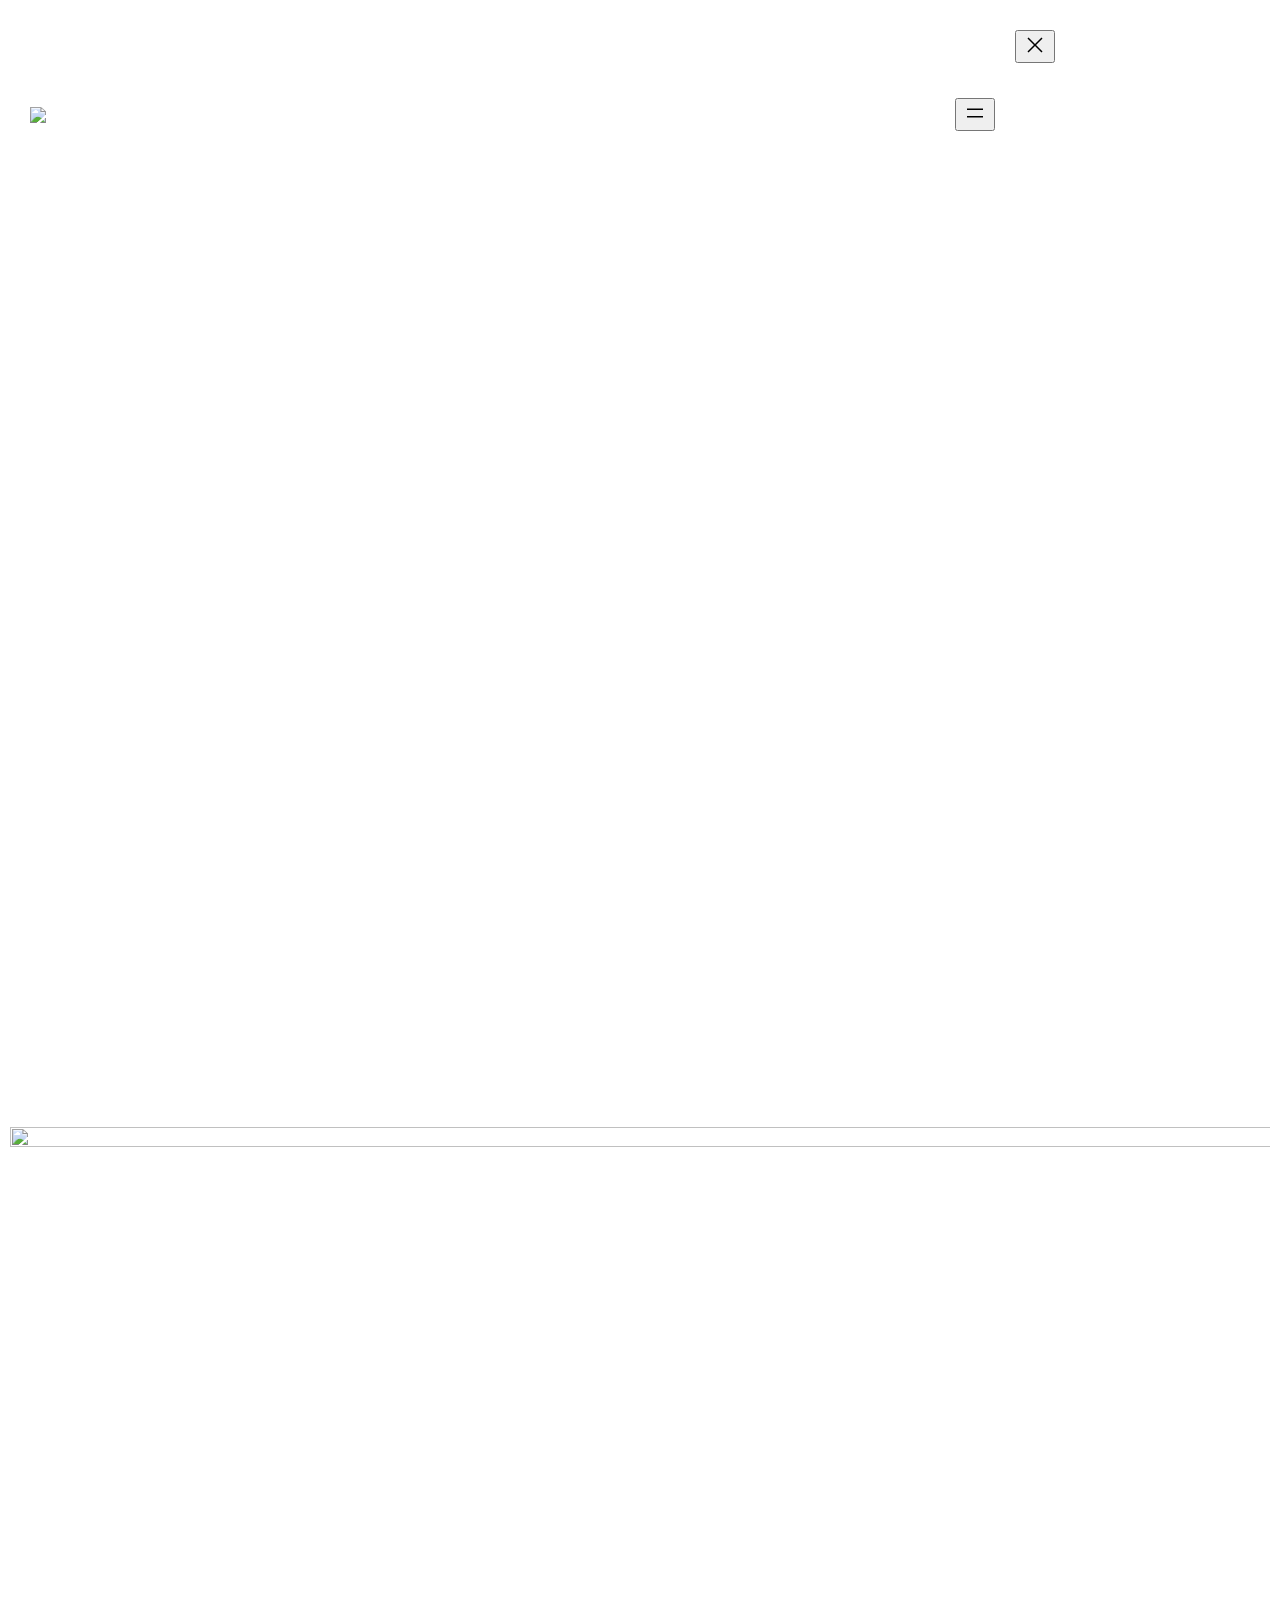
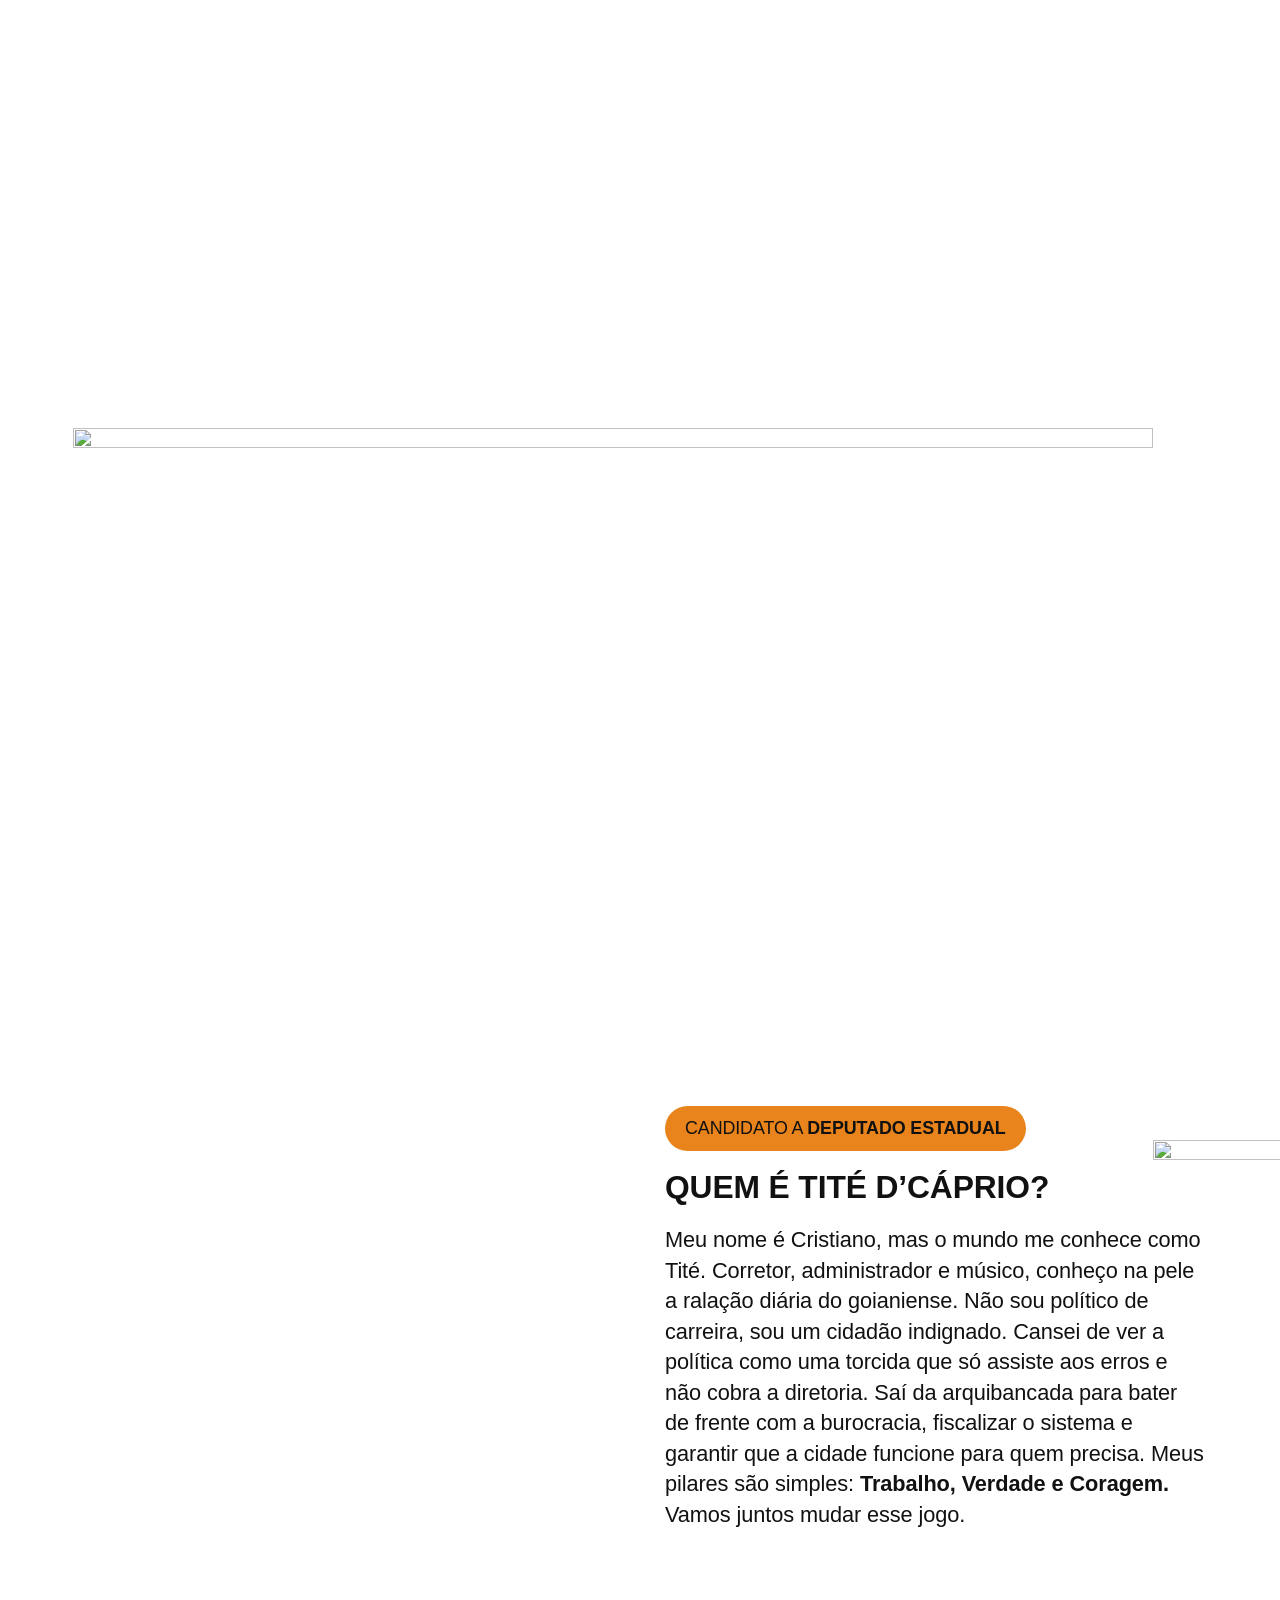
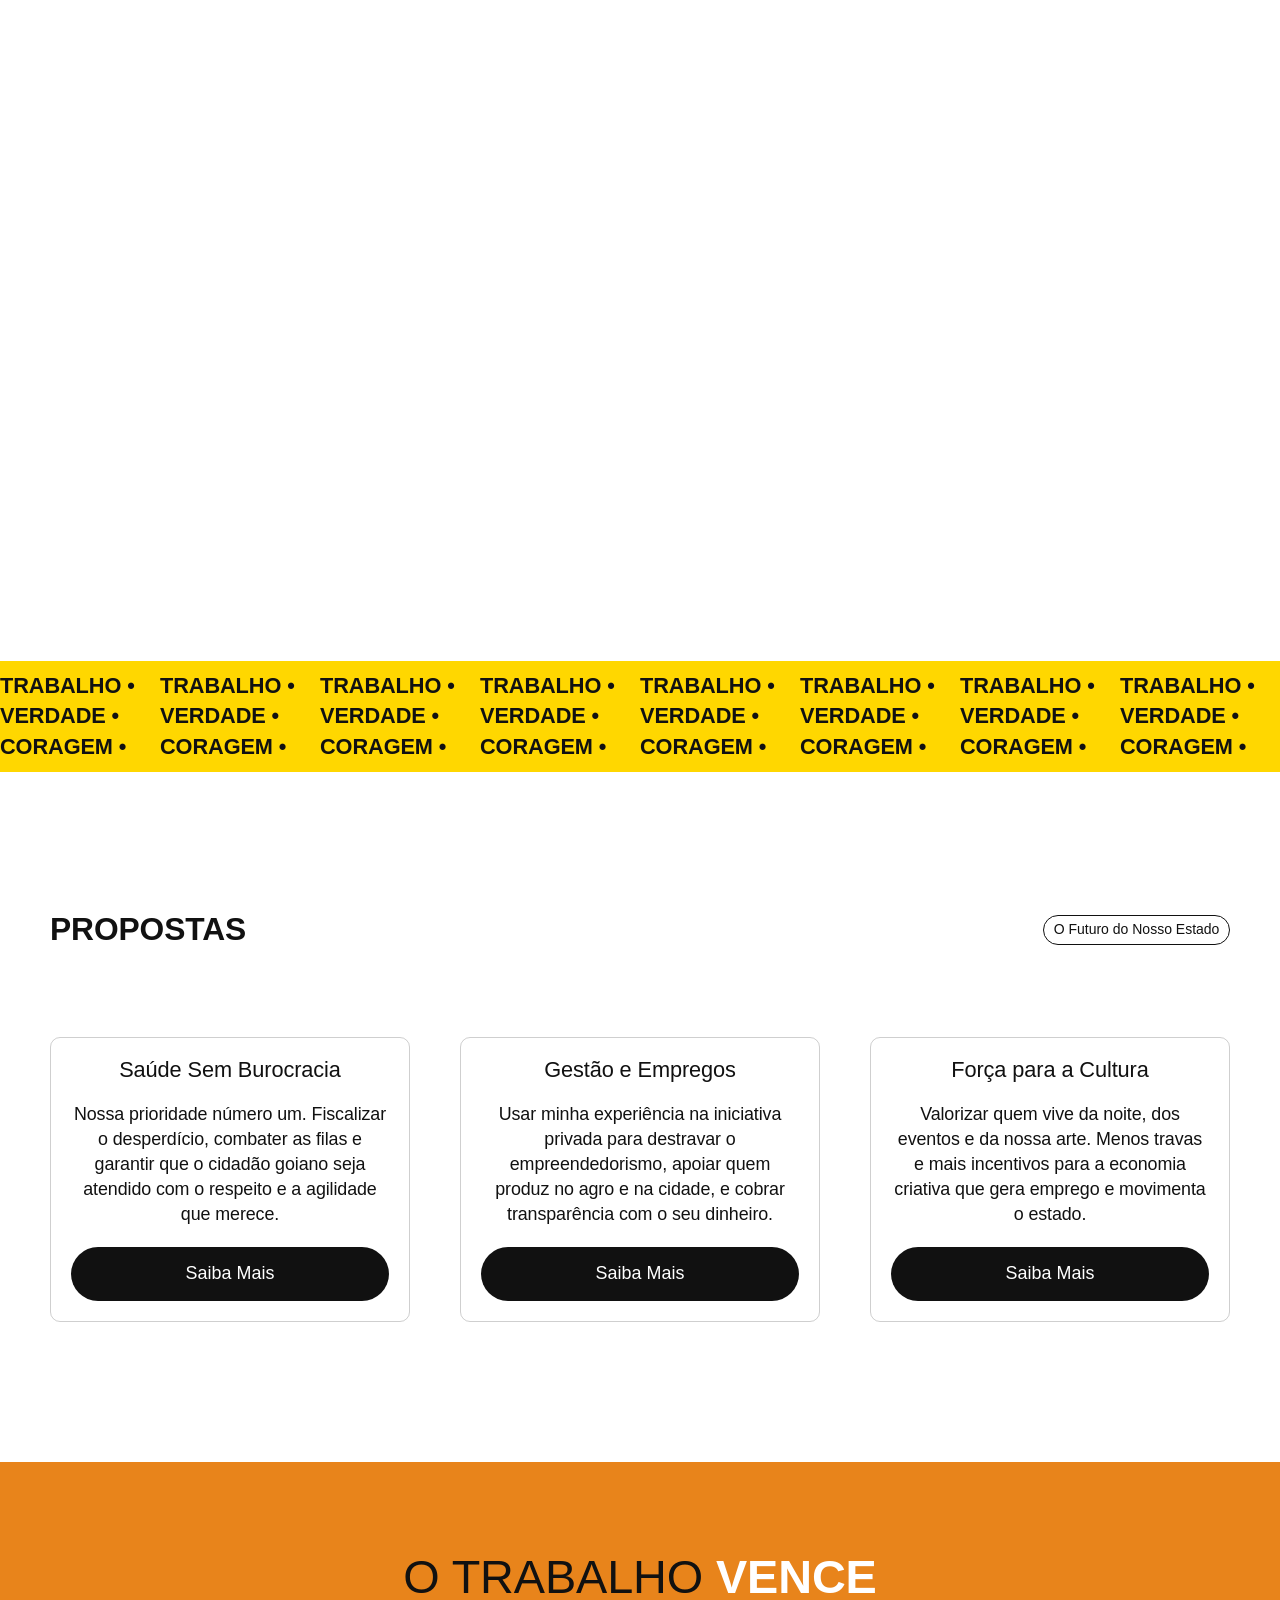
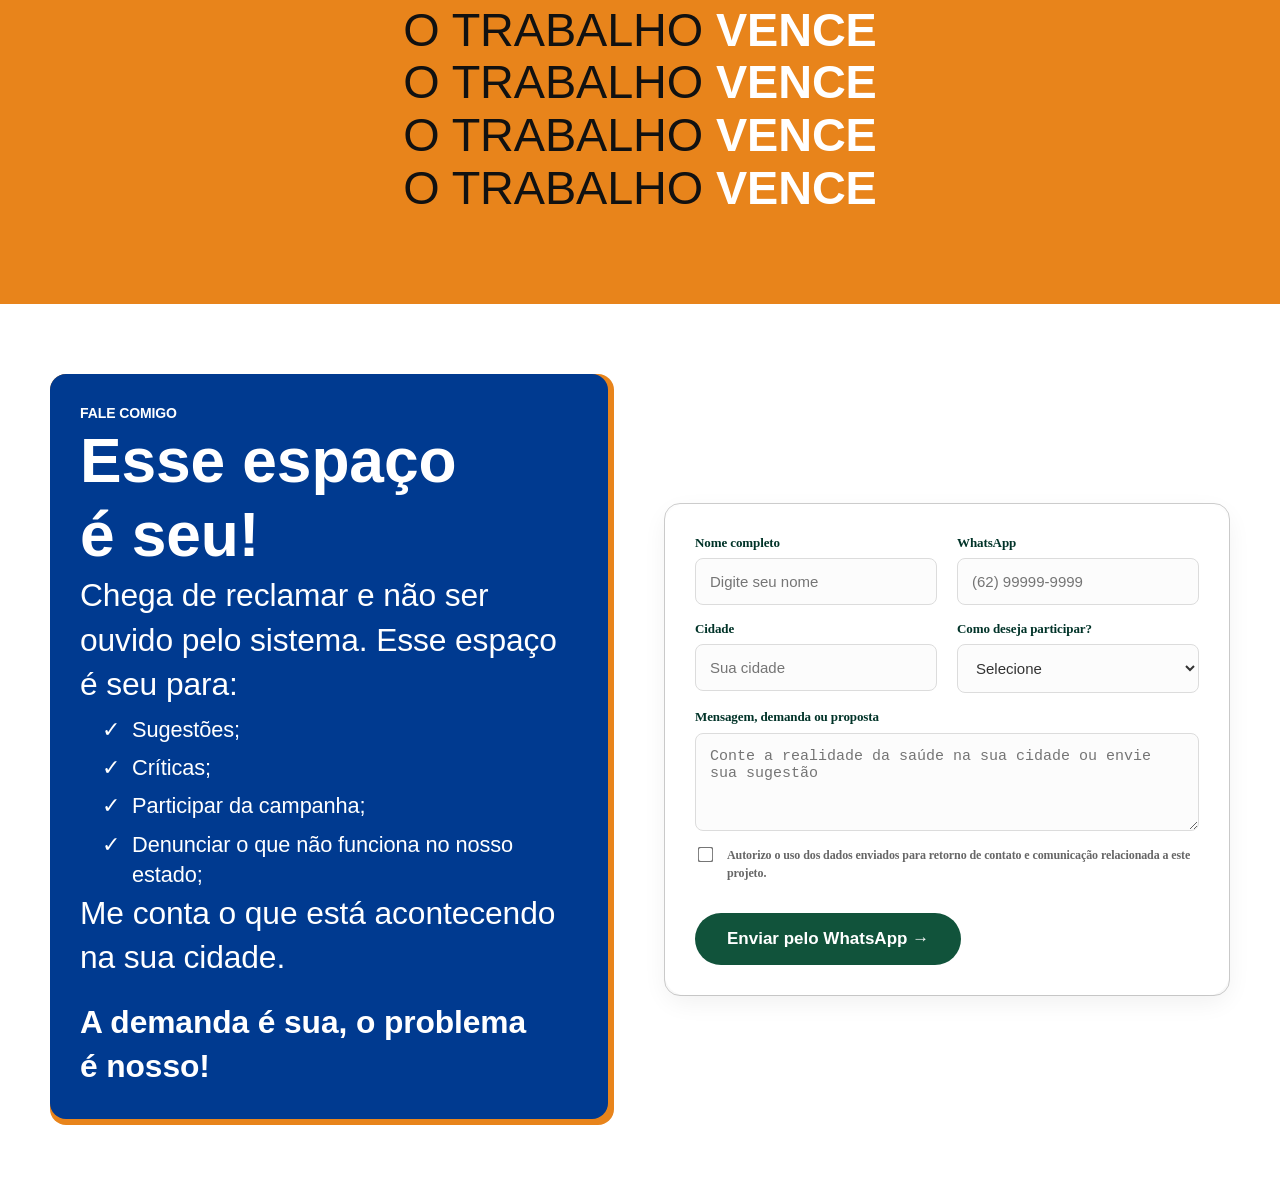
==== commit 85131338: "MK-01" ====
--- a/index.html
+++ b/index.html
@@ -1,10 +1,12 @@
-<html lang="pt-BR"><head>
-	<meta charset="UTF-8">
-	<meta name="viewport" content="width=device-width, initial-scale=1">
-<meta name="robots" content="max-image-preview:large">
-<title>Tité D'Caprio – Candidato a deputado estadual pelo Republicanos</title>
-<link rel="alternate" type="application/rss+xml" title="Feed para Tité D'Caprio »" href="http://tite-dcaprio.local/feed/">
-<link rel="alternate" type="application/rss+xml" title="Feed de comentários para Tité D'Caprio »" href="http://tite-dcaprio.local/comments/feed/">
+<!DOCTYPE html>
+<html lang="pt-BR">
+<head>
+	<meta charset="UTF-8" />
+	<meta name="viewport" content="width=device-width, initial-scale=1" />
+<meta name='robots' content='max-image-preview:large' />
+<title>Tité D&#039;Caprio &#8211; Candidato a deputado estadual pelo Republicanos</title>
+<link rel="alternate" type="application/rss+xml" title="Feed para Tité D&#039;Caprio &raquo;" href="http://tite-dcaprio.local/feed/" />
+<link rel="alternate" type="application/rss+xml" title="Feed de comentários para Tité D&#039;Caprio &raquo;" href="http://tite-dcaprio.local/comments/feed/" />
 <style id="wp-img-auto-sizes-contain-inline-css">
 img:is([sizes=auto i],[sizes^="auto," i]){contain-intrinsic-size:3000px 1500px}
 /*# sourceURL=wp-img-auto-sizes-contain-inline-css */
@@ -21,7 +23,7 @@
 .wp-block-navigation .wp-block-navigation-item__label{overflow-wrap:break-word}.wp-block-navigation .wp-block-navigation-item__description{display:none}.link-ui-tools{outline:1px solid #f0f0f0;padding:8px}.link-ui-block-inserter{padding-top:8px}.link-ui-block-inserter__back{margin-left:8px;text-transform:uppercase}
 /*# sourceURL=http://tite-dcaprio.local/wp-includes/blocks/navigation-link/style.min.css */
 </style>
-<link rel="stylesheet" id="wp-block-navigation-css" href="./styles/style.min.css" media="all">
+<link rel='stylesheet' id='wp-block-navigation-css' href='http://tite-dcaprio.local/wp-includes/blocks/navigation/style.min.css?ver=7.0.4' media='all' />
 <style id="wp-block-social-links-inline-css">
 .wp-block-social-links{background:none;box-sizing:border-box;margin-left:0;padding-left:0;padding-right:0;text-indent:0}.wp-block-social-links .wp-social-link a,.wp-block-social-links .wp-social-link a:hover{border-bottom:0;box-shadow:none;text-decoration:none}.wp-block-social-links .wp-social-link svg{height:1em;width:1em}.wp-block-social-links .wp-social-link span:not(.screen-reader-text){font-size:.65em;margin-left:.5em;margin-right:.5em}.wp-block-social-links.has-small-icon-size{font-size:16px}.wp-block-social-links,.wp-block-social-links.has-normal-icon-size{font-size:24px}.wp-block-social-links.has-large-icon-size{font-size:36px}.wp-block-social-links.has-huge-icon-size{font-size:48px}.wp-block-social-links.aligncenter{display:flex;justify-content:center}.wp-block-social-links.alignright{justify-content:flex-end}.wp-block-social-link{border-radius:9999px;display:block}@media not (prefers-reduced-motion){.wp-block-social-link{transition:transform .1s ease}}.wp-block-social-link{height:auto}.wp-block-social-link a{align-items:center;display:flex;line-height:0}.wp-block-social-link:hover{transform:scale(1.1)}.wp-block-social-links .wp-block-social-link.wp-social-link{display:inline-block;margin:0;padding:0}.wp-block-social-links .wp-block-social-link.wp-social-link .wp-block-social-link-anchor,.wp-block-social-links .wp-block-social-link.wp-social-link .wp-block-social-link-anchor svg,.wp-block-social-links .wp-block-social-link.wp-social-link .wp-block-social-link-anchor:active,.wp-block-social-links .wp-block-social-link.wp-social-link .wp-block-social-link-anchor:hover,.wp-block-social-links .wp-block-social-link.wp-social-link .wp-block-social-link-anchor:visited{fill:currentColor;color:currentColor}:where(.wp-block-social-links:not(.is-style-logos-only)) .wp-social-link{background-color:#f0f0f0;color:#444}:where(.wp-block-social-links:not(.is-style-logos-only)) .wp-social-link-amazon{background-color:#f90;color:#fff}:where(.wp-block-social-links:not(.is-style-logos-only)) .wp-social-link-bandcamp{background-color:#1ea0c3;color:#fff}:where(.wp-block-social-links:not(.is-style-logos-only)) .wp-social-link-behance{background-color:#0757fe;color:#fff}:where(.wp-block-social-links:not(.is-style-logos-only)) .wp-social-link-bluesky{background-color:#0a7aff;color:#fff}:where(.wp-block-social-links:not(.is-style-logos-only)) .wp-social-link-codepen{background-color:#1e1f26;color:#fff}:where(.wp-block-social-links:not(.is-style-logos-only)) .wp-social-link-deviantart{background-color:#02e49b;color:#fff}:where(.wp-block-social-links:not(.is-style-logos-only)) .wp-social-link-discord{background-color:#5865f2;color:#fff}:where(.wp-block-social-links:not(.is-style-logos-only)) .wp-social-link-dribbble{background-color:#e94c89;color:#fff}:where(.wp-block-social-links:not(.is-style-logos-only)) .wp-social-link-dropbox{background-color:#4280ff;color:#fff}:where(.wp-block-social-links:not(.is-style-logos-only)) .wp-social-link-etsy{background-color:#f45800;color:#fff}:where(.wp-block-social-links:not(.is-style-logos-only)) .wp-social-link-facebook{background-color:#0866ff;color:#fff}:where(.wp-block-social-links:not(.is-style-logos-only)) .wp-social-link-fivehundredpx{background-color:#000;color:#fff}:where(.wp-block-social-links:not(.is-style-logos-only)) .wp-social-link-flickr{background-color:#0461dd;color:#fff}:where(.wp-block-social-links:not(.is-style-logos-only)) .wp-social-link-foursquare{background-color:#e65678;color:#fff}:where(.wp-block-social-links:not(.is-style-logos-only)) .wp-social-link-github{background-color:#24292d;color:#fff}:where(.wp-block-social-links:not(.is-style-logos-only)) .wp-social-link-goodreads{background-color:#eceadd;color:#382110}:where(.wp-block-social-links:not(.is-style-logos-only)) .wp-social-link-google{background-color:#ea4434;color:#fff}:where(.wp-block-social-links:not(.is-style-logos-only)) .wp-social-link-gravatar{background-color:#1d4fc4;color:#fff}:where(.wp-block-social-links:not(.is-style-logos-only)) .wp-social-link-instagram{background-color:#f00075;color:#fff}:where(.wp-block-social-links:not(.is-style-logos-only)) .wp-social-link-lastfm{background-color:#e21b24;color:#fff}:where(.wp-block-social-links:not(.is-style-logos-only)) .wp-social-link-linkedin{background-color:#0d66c2;color:#fff}:where(.wp-block-social-links:not(.is-style-logos-only)) .wp-social-link-mastodon{background-color:#3288d4;color:#fff}:where(.wp-block-social-links:not(.is-style-logos-only)) .wp-social-link-medium{background-color:#000;color:#fff}:where(.wp-block-social-links:not(.is-style-logos-only)) .wp-social-link-meetup{background-color:#f6405f;color:#fff}:where(.wp-block-social-links:not(.is-style-logos-only)) .wp-social-link-patreon{background-color:#000;color:#fff}:where(.wp-block-social-links:not(.is-style-logos-only)) .wp-social-link-pinterest{background-color:#e60122;color:#fff}:where(.wp-block-social-links:not(.is-style-logos-only)) .wp-social-link-pocket{background-color:#ef4155;color:#fff}:where(.wp-block-social-links:not(.is-style-logos-only)) .wp-social-link-reddit{background-color:#ff4500;color:#fff}:where(.wp-block-social-links:not(.is-style-logos-only)) .wp-social-link-skype{background-color:#0478d7;color:#fff}:where(.wp-block-social-links:not(.is-style-logos-only)) .wp-social-link-snapchat{stroke:#000;background-color:#fefc00;color:#fff}:where(.wp-block-social-links:not(.is-style-logos-only)) .wp-social-link-soundcloud{background-color:#ff5600;color:#fff}:where(.wp-block-social-links:not(.is-style-logos-only)) .wp-social-link-spotify{background-color:#1bd760;color:#fff}:where(.wp-block-social-links:not(.is-style-logos-only)) .wp-social-link-telegram{background-color:#2aabee;color:#fff}:where(.wp-block-social-links:not(.is-style-logos-only)) .wp-social-link-threads{background-color:#000;color:#fff}:where(.wp-block-social-links:not(.is-style-logos-only)) .wp-social-link-tiktok{background-color:#000;color:#fff}:where(.wp-block-social-links:not(.is-style-logos-only)) .wp-social-link-tumblr{background-color:#011835;color:#fff}:where(.wp-block-social-links:not(.is-style-logos-only)) .wp-social-link-twitch{background-color:#6440a4;color:#fff}:where(.wp-block-social-links:not(.is-style-logos-only)) .wp-social-link-twitter{background-color:#1da1f2;color:#fff}:where(.wp-block-social-links:not(.is-style-logos-only)) .wp-social-link-vimeo{background-color:#1eb7ea;color:#fff}:where(.wp-block-social-links:not(.is-style-logos-only)) .wp-social-link-vk{background-color:#4680c2;color:#fff}:where(.wp-block-social-links:not(.is-style-logos-only)) .wp-social-link-wordpress{background-color:#3499cd;color:#fff}:where(.wp-block-social-links:not(.is-style-logos-only)) .wp-social-link-whatsapp{background-color:#25d366;color:#fff}:where(.wp-block-social-links:not(.is-style-logos-only)) .wp-social-link-x{background-color:#000;color:#fff}:where(.wp-block-social-links:not(.is-style-logos-only)) .wp-social-link-yelp{background-color:#d32422;color:#fff}:where(.wp-block-social-links:not(.is-style-logos-only)) .wp-social-link-youtube{background-color:red;color:#fff}:where(.wp-block-social-links.is-style-logos-only) .wp-social-link{background:none}:where(.wp-block-social-links.is-style-logos-only) .wp-social-link svg{height:1.25em;width:1.25em}:where(.wp-block-social-links.is-style-logos-only) .wp-social-link-amazon{color:#f90}:where(.wp-block-social-links.is-style-logos-only) .wp-social-link-bandcamp{color:#1ea0c3}:where(.wp-block-social-links.is-style-logos-only) .wp-social-link-behance{color:#0757fe}:where(.wp-block-social-links.is-style-logos-only) .wp-social-link-bluesky{color:#0a7aff}:where(.wp-block-social-links.is-style-logos-only) .wp-social-link-codepen{color:#1e1f26}:where(.wp-block-social-links.is-style-logos-only) .wp-social-link-deviantart{color:#02e49b}:where(.wp-block-social-links.is-style-logos-only) .wp-social-link-discord{color:#5865f2}:where(.wp-block-social-links.is-style-logos-only) .wp-social-link-dribbble{color:#e94c89}:where(.wp-block-social-links.is-style-logos-only) .wp-social-link-dropbox{color:#4280ff}:where(.wp-block-social-links.is-style-logos-only) .wp-social-link-etsy{color:#f45800}:where(.wp-block-social-links.is-style-logos-only) .wp-social-link-facebook{color:#0866ff}:where(.wp-block-social-links.is-style-logos-only) .wp-social-link-fivehundredpx{color:#000}:where(.wp-block-social-links.is-style-logos-only) .wp-social-link-flickr{color:#0461dd}:where(.wp-block-social-links.is-style-logos-only) .wp-social-link-foursquare{color:#e65678}:where(.wp-block-social-links.is-style-logos-only) .wp-social-link-github{color:#24292d}:where(.wp-block-social-links.is-style-logos-only) .wp-social-link-goodreads{color:#382110}:where(.wp-block-social-links.is-style-logos-only) .wp-social-link-google{color:#ea4434}:where(.wp-block-social-links.is-style-logos-only) .wp-social-link-gravatar{color:#1d4fc4}:where(.wp-block-social-links.is-style-logos-only) .wp-social-link-instagram{color:#f00075}:where(.wp-block-social-links.is-style-logos-only) .wp-social-link-lastfm{color:#e21b24}:where(.wp-block-social-links.is-style-logos-only) .wp-social-link-linkedin{color:#0d66c2}:where(.wp-block-social-links.is-style-logos-only) .wp-social-link-mastodon{color:#3288d4}:where(.wp-block-social-links.is-style-logos-only) .wp-social-link-medium{color:#000}:where(.wp-block-social-links.is-style-logos-only) .wp-social-link-meetup{color:#f6405f}:where(.wp-block-social-links.is-style-logos-only) .wp-social-link-patreon{color:#000}:where(.wp-block-social-links.is-style-logos-only) .wp-social-link-pinterest{color:#e60122}:where(.wp-block-social-links.is-style-logos-only) .wp-social-link-pocket{color:#ef4155}:where(.wp-block-social-links.is-style-logos-only) .wp-social-link-reddit{color:#ff4500}:where(.wp-block-social-links.is-style-logos-only) .wp-social-link-skype{color:#0478d7}:where(.wp-block-social-links.is-style-logos-only) .wp-social-link-snapchat{stroke:#000;color:#fff}:where(.wp-block-social-links.is-style-logos-only) .wp-social-link-soundcloud{color:#ff5600}:where(.wp-block-social-links.is-style-logos-only) .wp-social-link-spotify{color:#1bd760}:where(.wp-block-social-links.is-style-logos-only) .wp-social-link-telegram{color:#2aabee}:where(.wp-block-social-links.is-style-logos-only) .wp-social-link-threads{color:#000}:where(.wp-block-social-links.is-style-logos-only) .wp-social-link-tiktok{color:#000}:where(.wp-block-social-links.is-style-logos-only) .wp-social-link-tumblr{color:#011835}:where(.wp-block-social-links.is-style-logos-only) .wp-social-link-twitch{color:#6440a4}:where(.wp-block-social-links.is-style-logos-only) .wp-social-link-twitter{color:#1da1f2}:where(.wp-block-social-links.is-style-logos-only) .wp-social-link-vimeo{color:#1eb7ea}:where(.wp-block-social-links.is-style-logos-only) .wp-social-link-vk{color:#4680c2}:where(.wp-block-social-links.is-style-logos-only) .wp-social-link-whatsapp{color:#25d366}:where(.wp-block-social-links.is-style-logos-only) .wp-social-link-wordpress{color:#3499cd}:where(.wp-block-social-links.is-style-logos-only) .wp-social-link-x{color:#000}:where(.wp-block-social-links.is-style-logos-only) .wp-social-link-yelp{color:#d32422}:where(.wp-block-social-links.is-style-logos-only) .wp-social-link-youtube{color:red}.wp-block-social-links.is-style-pill-shape .wp-social-link{width:auto}:root :where(.wp-block-social-links .wp-social-link a){padding:.25em}:root :where(.wp-block-social-links.is-style-logos-only .wp-social-link a){padding:0}:root :where(.wp-block-social-links.is-style-pill-shape .wp-social-link a){padding-left:.6666666667em;padding-right:.6666666667em}.wp-block-social-links:not(.has-icon-color):not(.has-icon-background-color) .wp-social-link-snapchat .wp-block-social-link-label{color:#000}
 /*# sourceURL=http://tite-dcaprio.local/wp-includes/blocks/social-links/style.min.css */
@@ -46,7 +48,7 @@
 .wp-block-columns{box-sizing:border-box;display:flex;flex-wrap:wrap!important}@media (min-width:782px){.wp-block-columns{flex-wrap:nowrap!important}}.wp-block-columns{align-items:normal!important}.wp-block-columns.are-vertically-aligned-top{align-items:flex-start}.wp-block-columns.are-vertically-aligned-center{align-items:center}.wp-block-columns.are-vertically-aligned-bottom{align-items:flex-end}@media (max-width:781px){.wp-block-columns:not(.is-not-stacked-on-mobile)>.wp-block-column{flex-basis:100%!important}}@media (min-width:782px){.wp-block-columns:not(.is-not-stacked-on-mobile)>.wp-block-column{flex-basis:0;flex-grow:1}.wp-block-columns:not(.is-not-stacked-on-mobile)>.wp-block-column[style*=flex-basis]{flex-grow:0}}.wp-block-columns.is-not-stacked-on-mobile{flex-wrap:nowrap!important}.wp-block-columns.is-not-stacked-on-mobile>.wp-block-column{flex-basis:0;flex-grow:1}.wp-block-columns.is-not-stacked-on-mobile>.wp-block-column[style*=flex-basis]{flex-grow:0}:where(.wp-block-columns){margin-bottom:1.75em}:where(.wp-block-columns.has-background){padding:1.25em 2.375em}.wp-block-column{flex-grow:1;min-width:0;overflow-wrap:break-word;word-break:break-word}.wp-block-column.is-vertically-aligned-top{align-self:flex-start}.wp-block-column.is-vertically-aligned-center{align-self:center}.wp-block-column.is-vertically-aligned-bottom{align-self:flex-end}.wp-block-column.is-vertically-aligned-stretch{align-self:stretch}.wp-block-column.is-vertically-aligned-bottom,.wp-block-column.is-vertically-aligned-center,.wp-block-column.is-vertically-aligned-top{width:100%}
 /*# sourceURL=http://tite-dcaprio.local/wp-includes/blocks/columns/style.min.css */
 </style>
-<link rel="stylesheet" id="wp-block-cover-css" href="./styles/style.min.css" media="all">
+<link rel='stylesheet' id='wp-block-cover-css' href='http://tite-dcaprio.local/wp-includes/blocks/cover/style.min.css?ver=7.0.4' media='all' />
 <style id="wp-block-button-inline-css">
 .wp-block-button__link{align-content:center;box-sizing:border-box;cursor:pointer;display:inline-block;height:100%;text-align:center;word-break:break-word}.wp-block-button__link.aligncenter{text-align:center}.wp-block-button__link.alignright{text-align:right}:where(.wp-block-button__link){border-radius:9999px;box-shadow:none;padding:calc(.667em + 2px) calc(1.333em + 2px);text-decoration:none}.wp-block-button[style*=text-decoration] .wp-block-button__link{text-decoration:inherit}.wp-block-buttons>.wp-block-button.has-custom-width{max-width:none}.wp-block-buttons>.wp-block-button.has-custom-width .wp-block-button__link{width:100%}.wp-block-buttons>.wp-block-button.has-custom-font-size .wp-block-button__link{font-size:inherit}.wp-block-buttons>.wp-block-button.wp-block-button__width-25{width:calc(25% - var(--wp--style--block-gap, .5em)*.75)}.wp-block-buttons>.wp-block-button.wp-block-button__width-50{width:calc(50% - var(--wp--style--block-gap, .5em)*.5)}.wp-block-buttons>.wp-block-button.wp-block-button__width-75{width:calc(75% - var(--wp--style--block-gap, .5em)*.25)}.wp-block-buttons>.wp-block-button.wp-block-button__width-100{flex-basis:100%;width:100%}.wp-block-buttons.is-vertical>.wp-block-button.wp-block-button__width-25{width:25%}.wp-block-buttons.is-vertical>.wp-block-button.wp-block-button__width-50{width:50%}.wp-block-buttons.is-vertical>.wp-block-button.wp-block-button__width-75{width:75%}.wp-block-button.is-style-squared,.wp-block-button__link.wp-block-button.is-style-squared{border-radius:0}.wp-block-button.no-border-radius,.wp-block-button__link.no-border-radius{border-radius:0!important}:root :where(.wp-block-button .wp-block-button__link.is-style-outline),:root :where(.wp-block-button.is-style-outline>.wp-block-button__link){border:2px solid;padding:.667em 1.333em}:root :where(.wp-block-button .wp-block-button__link.is-style-outline:not(.has-text-color)),:root :where(.wp-block-button.is-style-outline>.wp-block-button__link:not(.has-text-color)){color:currentColor}:root :where(.wp-block-button .wp-block-button__link.is-style-outline:not(.has-background)),:root :where(.wp-block-button.is-style-outline>.wp-block-button__link:not(.has-background)){background-color:initial;background-image:none}
 /*# sourceURL=http://tite-dcaprio.local/wp-includes/blocks/button/style.min.css */
@@ -121,10 +123,10 @@
 a{text-decoration-thickness:1px!important;text-underline-offset:.1em}:where(.wp-site-blocks :focus){outline-width:2px;outline-style:solid}.wp-block-navigation .wp-block-navigation-submenu .wp-block-navigation-item:not(:last-child){margin-bottom:3px}.wp-block-navigation .wp-block-navigation-item .wp-block-navigation-item__content{outline-offset:4px}.wp-block-navigation .wp-block-navigation-item ul.wp-block-navigation__submenu-container .wp-block-navigation-item__content{outline-offset:0}blockquote,caption,figcaption,h1,h2,h3,h4,h5,h6,p{text-wrap:pretty}.more-link{display:block}:where(pre){overflow-x:auto}
 /*# sourceURL=http://tite-dcaprio.local/wp-content/themes/titedcaprio/style.min.css */
 </style>
-<link rel="stylesheet" id="custom-animations-style-css" href="./styles/animations.css" media="all">
-<link rel="stylesheet" id="custom-header-css-css" href="./styles/header.css" media="all">
-<link rel="https://api.w.org/" href="http://tite-dcaprio.local/wp-json/"><link rel="EditURI" type="application/rsd+xml" title="RSD" href="http://tite-dcaprio.local/xmlrpc.php?rsd">
-<meta name="generator" content="WordPress 7.0.4">
+<link rel='stylesheet' id='custom-animations-style-css' href='http://tite-dcaprio.local/wp-content/themes/titedcaprio/assets/css/animations.css?ver=1.0.1' media='all' />
+<link rel='stylesheet' id='custom-header-css-css' href='http://tite-dcaprio.local/wp-content/themes/titedcaprio/assets/css/header.css?ver=1.0' media='all' />
+<link rel="https://api.w.org/" href="http://tite-dcaprio.local/wp-json/" /><link rel="EditURI" type="application/rsd+xml" title="RSD" href="http://tite-dcaprio.local/xmlrpc.php?rsd" />
+<meta name="generator" content="WordPress 7.0.4" />
 <script>const ZAP_DENUNCIA_NUMERO = "5562984047644";</script><script id="wp-importmap" type="importmap">
 {"imports":{"@wordpress/interactivity":"http://tite-dcaprio.local/wp-includes/js/dist/script-modules/interactivity/index.min.js?ver=efaa5193bbad9c60ffd1"}}
 </script>
@@ -149,28 +151,47 @@
 @font-face{font-family:"Libre Franklin";font-style:italic;font-weight:800;font-display:fallback;src:url('http://tite-dcaprio.local/wp-content/uploads/fonts/jizMREVItHgc8qDIbSTKq4XkRiUawTk7f45UM9y05ob8Q9DJTedX1sGE.woff2') format('woff2');}
 @font-face{font-family:"Libre Franklin";font-style:italic;font-weight:900;font-display:fallback;src:url('http://tite-dcaprio.local/wp-content/uploads/fonts/jizMREVItHgc8qDIbSTKq4XkRiUawTk7f45UM9y05obVQ9DJTedX1sGE.woff2') format('woff2');}
 </style>
-<link rel="icon" href="http://tite-dcaprio.local/wp-content/uploads/2026/08/EstudosMarca.pdf-6-150x150.png" sizes="32x32">
-<link rel="icon" href="http://tite-dcaprio.local/wp-content/uploads/2026/08/EstudosMarca.pdf-6.png" sizes="192x192">
-<link rel="apple-touch-icon" href="http://tite-dcaprio.local/wp-content/uploads/2026/08/EstudosMarca.pdf-6.png">
-<meta name="msapplication-TileImage" content="http://tite-dcaprio.local/wp-content/uploads/2026/08/EstudosMarca.pdf-6.png">
-<script src="./scripts/wp-emoji-release.min.js" defer></script></head>
+<link rel="icon" href="http://tite-dcaprio.local/wp-content/uploads/2026/08/EstudosMarca.pdf-6-150x150.png" sizes="32x32" />
+<link rel="icon" href="http://tite-dcaprio.local/wp-content/uploads/2026/08/EstudosMarca.pdf-6.png" sizes="192x192" />
+<link rel="apple-touch-icon" href="http://tite-dcaprio.local/wp-content/uploads/2026/08/EstudosMarca.pdf-6.png" />
+<meta name="msapplication-TileImage" content="http://tite-dcaprio.local/wp-content/uploads/2026/08/EstudosMarca.pdf-6.png" />
+</head>
 
 <body class="home blog wp-custom-logo wp-embed-responsive wp-theme-titedcaprio">
 
 <div class="wp-site-blocks">
-<div class="wp-block-group alignwide header-global has-base-color has-text-color has-link-color wp-elements-fe1b914e3b217360ddd0f189d87965b0 is-content-justification-space-between is-layout-flex wp-container-core-group-is-layout-d3e04447 wp-block-group-is-layout-flex header-scrolled" style="margin-top:0;margin-bottom:0;padding-top:var(--wp--preset--spacing--40);padding-right:var(--wp--preset--spacing--40);padding-bottom:var(--wp--preset--spacing--40);padding-left:var(--wp--preset--spacing--40)"><div class="is-style-default wp-block-site-logo"><a href="http://tite-dcaprio.local/" class="custom-logo-link" rel="home" aria-current="page"><img width="77" height="47" src="./images/EstudosMarca.pdf-6.png" class="custom-logo" alt="Tité D'Caprio" decoding="async" srcset="http://tite-dcaprio.local/wp-content/uploads/2026/08/EstudosMarca.pdf-6.png 552w, http://tite-dcaprio.local/wp-content/uploads/2026/08/EstudosMarca.pdf-6-300x187.png 300w" sizes="(max-width: 77px) 100vw, 77px"></a></div>
+<div class="wp-block-group alignwide header-global has-base-color has-text-color has-link-color wp-elements-fe1b914e3b217360ddd0f189d87965b0 is-content-justification-space-between is-layout-flex wp-container-core-group-is-layout-d3e04447 wp-block-group-is-layout-flex" style="margin-top:0;margin-bottom:0;padding-top:var(--wp--preset--spacing--40);padding-right:var(--wp--preset--spacing--40);padding-bottom:var(--wp--preset--spacing--40);padding-left:var(--wp--preset--spacing--40)"><div class="is-style-default wp-block-site-logo"><a href="http://tite-dcaprio.local/" class="custom-logo-link" rel="home" aria-current="page"><img width="77" height="47" src="http://tite-dcaprio.local/wp-content/uploads/2026/08/EstudosMarca.pdf-6.png" class="custom-logo" alt="Tité D&#039;Caprio" decoding="async" srcset="http://tite-dcaprio.local/wp-content/uploads/2026/08/EstudosMarca.pdf-6.png 552w, http://tite-dcaprio.local/wp-content/uploads/2026/08/EstudosMarca.pdf-6-300x187.png 300w" sizes="(max-width: 77px) 100vw, 77px" /></a></div>
 
 
 <div aria-hidden="true" class="wp-block-spacer wp-container-content-9cfa9a5a"></div>
 
 
-<nav class="has-text-color has-white-color is-responsive items-justified-right wp-block-navigation has-libre-franklin-font-family is-content-justification-right is-layout-flex wp-container-core-navigation-is-layout-8c972612 wp-block-navigation-is-layout-flex" aria-label="Navegação" data-wp-interactive="core/navigation" data-wp-context="{&quot;overlayOpenedBy&quot;:{&quot;click&quot;:false,&quot;hover&quot;:false,&quot;focus&quot;:false},&quot;type&quot;:&quot;overlay&quot;,&quot;roleAttribute&quot;:&quot;&quot;,&quot;ariaLabel&quot;:&quot;Menu&quot;}"><button aria-haspopup="dialog" aria-label="Abrir menu" class="wp-block-navigation__responsive-container-open" data-wp-on--click="actions.openMenuOnClick" data-wp-on--keydown="actions.handleMenuKeydown"><svg width="24" height="24" xmlns="http://www.w3.org/2000/svg" viewBox="0 0 24 24" aria-hidden="true" focusable="false"><path d="M4 7.5h16v1.5H4z" /><path d="M4 15h16v1.5H4z" /></svg></button>
-				<div class="wp-block-navigation__responsive-container" id="modal-1" data-wp-class--has-modal-open="state.isMenuOpen" data-wp-class--is-menu-open="state.isMenuOpen" data-wp-watch="callbacks.initMenu" data-wp-on--keydown="actions.handleMenuKeydown" data-wp-on--focusout="actions.handleMenuFocusout" tabindex="-1">
+<nav class="has-text-color has-white-color is-responsive items-justified-right wp-block-navigation has-libre-franklin-font-family is-content-justification-right is-layout-flex wp-container-core-navigation-is-layout-8c972612 wp-block-navigation-is-layout-flex" aria-label="Navegação" 
+		 data-wp-interactive="core/navigation" data-wp-context='{"overlayOpenedBy":{"click":false,"hover":false,"focus":false},"type":"overlay","roleAttribute":"","ariaLabel":"Menu"}'><button aria-haspopup="dialog" aria-label="Abrir menu" class="wp-block-navigation__responsive-container-open" 
+				data-wp-on--click="actions.openMenuOnClick"
+				data-wp-on--keydown="actions.handleMenuKeydown"
+			><svg width="24" height="24" xmlns="http://www.w3.org/2000/svg" viewBox="0 0 24 24" aria-hidden="true" focusable="false"><path d="M4 7.5h16v1.5H4z"></path><path d="M4 15h16v1.5H4z"></path></svg></button>
+				<div class="wp-block-navigation__responsive-container"  id="modal-1" 
+				data-wp-class--has-modal-open="state.isMenuOpen"
+				data-wp-class--is-menu-open="state.isMenuOpen"
+				data-wp-watch="callbacks.initMenu"
+				data-wp-on--keydown="actions.handleMenuKeydown"
+				data-wp-on--focusout="actions.handleMenuFocusout"
+				tabindex="-1"
+			>
 					<div class="wp-block-navigation__responsive-close" tabindex="-1">
-						<div class="wp-block-navigation__responsive-dialog" data-wp-bind--aria-modal="state.ariaModal" data-wp-bind--aria-label="state.ariaLabel" data-wp-bind--role="state.roleAttribute">
-							<button aria-label="Fechar menu" class="wp-block-navigation__responsive-container-close" data-wp-on--click="actions.closeMenuOnClick"><svg xmlns="http://www.w3.org/2000/svg" viewBox="0 0 24 24" width="24" height="24" aria-hidden="true" focusable="false"><path d="m13.06 12 6.47-6.47-1.06-1.06L12 10.94 5.53 4.47 4.47 5.53 10.94 12l-6.47 6.47 1.06 1.06L12 13.06l6.47 6.47 1.06-1.06L13.06 12Z" /></svg></button>
-							<div class="wp-block-navigation__responsive-container-content" data-wp-watch="callbacks.focusFirstElement" id="modal-1-content">
-								<ul class="wp-block-navigation__container has-text-color has-white-color is-responsive items-justified-right wp-block-navigation has-libre-franklin-font-family"><li class="wp-block-navigation-item wp-block-navigation-link"><a class="wp-block-navigation-item__content" href="#inicio"><span class="wp-block-navigation-item__label">INÍCIO</span></a></li><li class="wp-block-navigation-item wp-block-navigation-link"><a class="wp-block-navigation-item__content" href="#sobre-mim"><span class="wp-block-navigation-item__label">SOBRE MIM</span></a></li><li class="wp-block-navigation-item wp-block-navigation-link"><a class="wp-block-navigation-item__content" href="#propostas"><span class="wp-block-navigation-item__label">PROPOSTAS</span></a></li><li class="wp-block-navigation-item wp-block-navigation-link"><a class="wp-block-navigation-item__content" href="#contato"><span class="wp-block-navigation-item__label">CONTATO</span></a></li></ul>
+						<div class="wp-block-navigation__responsive-dialog" 
+				data-wp-bind--aria-modal="state.ariaModal"
+				data-wp-bind--aria-label="state.ariaLabel"
+				data-wp-bind--role="state.roleAttribute"
+			>
+							<button aria-label="Fechar menu" class="wp-block-navigation__responsive-container-close" 
+				data-wp-on--click="actions.closeMenuOnClick"
+			><svg xmlns="http://www.w3.org/2000/svg" viewBox="0 0 24 24" width="24" height="24" aria-hidden="true" focusable="false"><path d="m13.06 12 6.47-6.47-1.06-1.06L12 10.94 5.53 4.47 4.47 5.53 10.94 12l-6.47 6.47 1.06 1.06L12 13.06l6.47 6.47 1.06-1.06L13.06 12Z"></path></svg></button>
+							<div class="wp-block-navigation__responsive-container-content" 
+				data-wp-watch="callbacks.focusFirstElement"
+			 id="modal-1-content">
+								<ul class="wp-block-navigation__container has-text-color has-white-color is-responsive items-justified-right wp-block-navigation has-libre-franklin-font-family"><li class="wp-block-navigation-item wp-block-navigation-link"><a class="wp-block-navigation-item__content"  href="#inicio"><span class="wp-block-navigation-item__label">INÍCIO</span></a></li><li class="wp-block-navigation-item wp-block-navigation-link"><a class="wp-block-navigation-item__content"  href="#sobre-mim"><span class="wp-block-navigation-item__label">SOBRE MIM</span></a></li><li class="wp-block-navigation-item wp-block-navigation-link"><a class="wp-block-navigation-item__content"  href="#propostas"><span class="wp-block-navigation-item__label">PROPOSTAS</span></a></li><li class="wp-block-navigation-item wp-block-navigation-link"><a class="wp-block-navigation-item__content"  href="#contato"><span class="wp-block-navigation-item__label">CONTATO</span></a></li></ul>
 								
 							</div>
 						</div>
@@ -178,25 +199,25 @@
 				</div></nav>
 
 
-<ul class="wp-block-social-links has-icon-color is-style-logos-only is-layout-flex wp-block-social-links-is-layout-flex"><li style="color:#FFFFFF" class="wp-social-link wp-social-link-instagram has-base-color wp-block-social-link"><a href="https://www.instagram.com/titedcaprio/" class="wp-block-social-link-anchor"><svg width="24" height="24" viewBox="0 0 24 24" version="1.1" xmlns="http://www.w3.org/2000/svg" aria-hidden="true" focusable="false"><path d="M12,4.622c2.403,0,2.688,0.009,3.637,0.052c0.877,0.04,1.354,0.187,1.671,0.31c0.42,0.163,0.72,0.358,1.035,0.673 c0.315,0.315,0.51,0.615,0.673,1.035c0.123,0.317,0.27,0.794,0.31,1.671c0.043,0.949,0.052,1.234,0.052,3.637 s-0.009,2.688-0.052,3.637c-0.04,0.877-0.187,1.354-0.31,1.671c-0.163,0.42-0.358,0.72-0.673,1.035 c-0.315,0.315-0.615,0.51-1.035,0.673c-0.317,0.123-0.794,0.27-1.671,0.31c-0.949,0.043-1.233,0.052-3.637,0.052 s-2.688-0.009-3.637-0.052c-0.877-0.04-1.354-0.187-1.671-0.31c-0.42-0.163-0.72-0.358-1.035-0.673 c-0.315-0.315-0.51-0.615-0.673-1.035c-0.123-0.317-0.27-0.794-0.31-1.671C4.631,14.688,4.622,14.403,4.622,12 s0.009-2.688,0.052-3.637c0.04-0.877,0.187-1.354,0.31-1.671c0.163-0.42,0.358-0.72,0.673-1.035 c0.315-0.315,0.615-0.51,1.035-0.673c0.317-0.123,0.794-0.27,1.671-0.31C9.312,4.631,9.597,4.622,12,4.622 M12,3 C9.556,3,9.249,3.01,8.289,3.054C7.331,3.098,6.677,3.25,6.105,3.472C5.513,3.702,5.011,4.01,4.511,4.511 c-0.5,0.5-0.808,1.002-1.038,1.594C3.25,6.677,3.098,7.331,3.054,8.289C3.01,9.249,3,9.556,3,12c0,2.444,0.01,2.751,0.054,3.711 c0.044,0.958,0.196,1.612,0.418,2.185c0.23,0.592,0.538,1.094,1.038,1.594c0.5,0.5,1.002,0.808,1.594,1.038 c0.572,0.222,1.227,0.375,2.185,0.418C9.249,20.99,9.556,21,12,21s2.751-0.01,3.711-0.054c0.958-0.044,1.612-0.196,2.185-0.418 c0.592-0.23,1.094-0.538,1.594-1.038c0.5-0.5,0.808-1.002,1.038-1.594c0.222-0.572,0.375-1.227,0.418-2.185 C20.99,14.751,21,14.444,21,12s-0.01-2.751-0.054-3.711c-0.044-0.958-0.196-1.612-0.418-2.185c-0.23-0.592-0.538-1.094-1.038-1.594 c-0.5-0.5-1.002-0.808-1.594-1.038c-0.572-0.222-1.227-0.375-2.185-0.418C14.751,3.01,14.444,3,12,3L12,3z M12,7.378 c-2.552,0-4.622,2.069-4.622,4.622S9.448,16.622,12,16.622s4.622-2.069,4.622-4.622S14.552,7.378,12,7.378z M12,15 c-1.657,0-3-1.343-3-3s1.343-3,3-3s3,1.343,3,3S13.657,15,12,15z M16.804,6.116c-0.596,0-1.08,0.484-1.08,1.08 s0.484,1.08,1.08,1.08c0.596,0,1.08-0.484,1.08-1.08S17.401,6.116,16.804,6.116z" /></svg><span class="wp-block-social-link-label screen-reader-text">Instagram</span></a></li>
-
-<li style="color:#FFFFFF" class="wp-social-link wp-social-link-youtube has-base-color wp-block-social-link"><a href="https://www.youtube.com/channel/UCi1x6SdcdEAZgu5gUZ6ohJA" class="wp-block-social-link-anchor"><svg width="24" height="24" viewBox="0 0 24 24" version="1.1" xmlns="http://www.w3.org/2000/svg" aria-hidden="true" focusable="false"><path d="M21.8,8.001c0,0-0.195-1.378-0.795-1.985c-0.76-0.797-1.613-0.801-2.004-0.847c-2.799-0.202-6.997-0.202-6.997-0.202 h-0.009c0,0-4.198,0-6.997,0.202C4.608,5.216,3.756,5.22,2.995,6.016C2.395,6.623,2.2,8.001,2.2,8.001S2,9.62,2,11.238v1.517 c0,1.618,0.2,3.237,0.2,3.237s0.195,1.378,0.795,1.985c0.761,0.797,1.76,0.771,2.205,0.855c1.6,0.153,6.8,0.201,6.8,0.201 s4.203-0.006,7.001-0.209c0.391-0.047,1.243-0.051,2.004-0.847c0.6-0.607,0.795-1.985,0.795-1.985s0.2-1.618,0.2-3.237v-1.517 C22,9.62,21.8,8.001,21.8,8.001z M9.935,14.594l-0.001-5.62l5.404,2.82L9.935,14.594z" /></svg><span class="wp-block-social-link-label screen-reader-text">Youtube</span></a></li></ul>
-</div>
-
-
-<div class="wp-block-cover alignfull has-custom-content-position is-position-top-center" style="margin-top:0;margin-bottom:0;padding-top:var(--wp--preset--spacing--30);padding-right:var(--wp--preset--spacing--30);padding-bottom:var(--wp--preset--spacing--30);padding-left:var(--wp--preset--spacing--30);min-height:95vh" id="inicio"><video class="wp-block-cover__video-background intrinsic-ignore" fetchpriority="high" autoplay muted loop playsinline src="http://tite-dcaprio.local/wp-content/uploads/2026/08/Natureza-viagem-youtube-video-intro-4-2.mp4" poster="http://tite-dcaprio.local/wp-content/uploads/2026/08/BKG-TITE.webp" data-object-fit="cover"></video><span aria-hidden="true" class="wp-block-cover__background has-background-dim-100 has-background-dim wp-block-cover__gradient-background has-background-gradient" style="background:linear-gradient(0deg,rgb(0,0,0) 1%,rgba(0,0,0,0) 100%)"></span><div class="wp-block-cover__inner-container"></div></div>
+<ul class="wp-block-social-links has-icon-color is-style-logos-only is-layout-flex wp-block-social-links-is-layout-flex"><li style="color:#FFFFFF" class="wp-social-link wp-social-link-instagram has-base-color wp-block-social-link"><a href="https://www.instagram.com/titedcaprio/" class="wp-block-social-link-anchor"><svg width="24" height="24" viewBox="0 0 24 24" version="1.1" xmlns="http://www.w3.org/2000/svg" aria-hidden="true" focusable="false"><path d="M12,4.622c2.403,0,2.688,0.009,3.637,0.052c0.877,0.04,1.354,0.187,1.671,0.31c0.42,0.163,0.72,0.358,1.035,0.673 c0.315,0.315,0.51,0.615,0.673,1.035c0.123,0.317,0.27,0.794,0.31,1.671c0.043,0.949,0.052,1.234,0.052,3.637 s-0.009,2.688-0.052,3.637c-0.04,0.877-0.187,1.354-0.31,1.671c-0.163,0.42-0.358,0.72-0.673,1.035 c-0.315,0.315-0.615,0.51-1.035,0.673c-0.317,0.123-0.794,0.27-1.671,0.31c-0.949,0.043-1.233,0.052-3.637,0.052 s-2.688-0.009-3.637-0.052c-0.877-0.04-1.354-0.187-1.671-0.31c-0.42-0.163-0.72-0.358-1.035-0.673 c-0.315-0.315-0.51-0.615-0.673-1.035c-0.123-0.317-0.27-0.794-0.31-1.671C4.631,14.688,4.622,14.403,4.622,12 s0.009-2.688,0.052-3.637c0.04-0.877,0.187-1.354,0.31-1.671c0.163-0.42,0.358-0.72,0.673-1.035 c0.315-0.315,0.615-0.51,1.035-0.673c0.317-0.123,0.794-0.27,1.671-0.31C9.312,4.631,9.597,4.622,12,4.622 M12,3 C9.556,3,9.249,3.01,8.289,3.054C7.331,3.098,6.677,3.25,6.105,3.472C5.513,3.702,5.011,4.01,4.511,4.511 c-0.5,0.5-0.808,1.002-1.038,1.594C3.25,6.677,3.098,7.331,3.054,8.289C3.01,9.249,3,9.556,3,12c0,2.444,0.01,2.751,0.054,3.711 c0.044,0.958,0.196,1.612,0.418,2.185c0.23,0.592,0.538,1.094,1.038,1.594c0.5,0.5,1.002,0.808,1.594,1.038 c0.572,0.222,1.227,0.375,2.185,0.418C9.249,20.99,9.556,21,12,21s2.751-0.01,3.711-0.054c0.958-0.044,1.612-0.196,2.185-0.418 c0.592-0.23,1.094-0.538,1.594-1.038c0.5-0.5,0.808-1.002,1.038-1.594c0.222-0.572,0.375-1.227,0.418-2.185 C20.99,14.751,21,14.444,21,12s-0.01-2.751-0.054-3.711c-0.044-0.958-0.196-1.612-0.418-2.185c-0.23-0.592-0.538-1.094-1.038-1.594 c-0.5-0.5-1.002-0.808-1.594-1.038c-0.572-0.222-1.227-0.375-2.185-0.418C14.751,3.01,14.444,3,12,3L12,3z M12,7.378 c-2.552,0-4.622,2.069-4.622,4.622S9.448,16.622,12,16.622s4.622-2.069,4.622-4.622S14.552,7.378,12,7.378z M12,15 c-1.657,0-3-1.343-3-3s1.343-3,3-3s3,1.343,3,3S13.657,15,12,15z M16.804,6.116c-0.596,0-1.08,0.484-1.08,1.08 s0.484,1.08,1.08,1.08c0.596,0,1.08-0.484,1.08-1.08S17.401,6.116,16.804,6.116z"></path></svg><span class="wp-block-social-link-label screen-reader-text">Instagram</span></a></li>
+
+<li style="color:#FFFFFF" class="wp-social-link wp-social-link-youtube has-base-color wp-block-social-link"><a href="https://www.youtube.com/channel/UCi1x6SdcdEAZgu5gUZ6ohJA" class="wp-block-social-link-anchor"><svg width="24" height="24" viewBox="0 0 24 24" version="1.1" xmlns="http://www.w3.org/2000/svg" aria-hidden="true" focusable="false"><path d="M21.8,8.001c0,0-0.195-1.378-0.795-1.985c-0.76-0.797-1.613-0.801-2.004-0.847c-2.799-0.202-6.997-0.202-6.997-0.202 h-0.009c0,0-4.198,0-6.997,0.202C4.608,5.216,3.756,5.22,2.995,6.016C2.395,6.623,2.2,8.001,2.2,8.001S2,9.62,2,11.238v1.517 c0,1.618,0.2,3.237,0.2,3.237s0.195,1.378,0.795,1.985c0.761,0.797,1.76,0.771,2.205,0.855c1.6,0.153,6.8,0.201,6.8,0.201 s4.203-0.006,7.001-0.209c0.391-0.047,1.243-0.051,2.004-0.847c0.6-0.607,0.795-1.985,0.795-1.985s0.2-1.618,0.2-3.237v-1.517 C22,9.62,21.8,8.001,21.8,8.001z M9.935,14.594l-0.001-5.62l5.404,2.82L9.935,14.594z"></path></svg><span class="wp-block-social-link-label screen-reader-text">Youtube</span></a></li></ul>
+</div>
+
+
+<div class="wp-block-cover alignfull has-custom-content-position is-position-top-center" style="margin-top:0;margin-bottom:0;padding-top:var(--wp--preset--spacing--30);padding-right:var(--wp--preset--spacing--30);padding-bottom:var(--wp--preset--spacing--30);padding-left:var(--wp--preset--spacing--30);min-height:95vh" id="inicio"><video class="wp-block-cover__video-background intrinsic-ignore" fetchpriority="high" autoplay="" muted="" loop="" playsinline="" src="http://tite-dcaprio.local/wp-content/uploads/2026/08/Natureza-viagem-youtube-video-intro-4-2.mp4" poster="http://tite-dcaprio.local/wp-content/uploads/2026/08/BKG-TITE.webp" data-object-fit="cover"></video><span aria-hidden="true" class="wp-block-cover__background has-background-dim-100 has-background-dim wp-block-cover__gradient-background has-background-gradient" style="background:linear-gradient(0deg,rgb(0,0,0) 1%,rgba(0,0,0,0) 100%)"></span><div class="wp-block-cover__inner-container"></div></div>
 
 
 <div id="sobre-mim" class="wp-block-group has-global-padding is-layout-constrained wp-block-group-is-layout-constrained" style="margin-top:0;margin-bottom:0">
-<div class="wp-block-cover alignfull" style="border-style:none;border-width:0px;margin-top:0px;margin-bottom:0px;padding-top:0;padding-right:var(--wp--preset--spacing--20);padding-bottom:0;padding-left:var(--wp--preset--spacing--20)"><img width="1920" height="1080" class="wp-block-cover__image-background wp-image-294 size-full" alt="" src="./images/BKG-VERDE-TITE.webp" data-object-fit="cover" srcset="http://tite-dcaprio.local/wp-content/uploads/2026/08/BKG-VERDE-TITE.webp 1920w, http://tite-dcaprio.local/wp-content/uploads/2026/08/BKG-VERDE-TITE-300x169.webp 300w, http://tite-dcaprio.local/wp-content/uploads/2026/08/BKG-VERDE-TITE-1024x576.webp 1024w, http://tite-dcaprio.local/wp-content/uploads/2026/08/BKG-VERDE-TITE-768x432.webp 768w, http://tite-dcaprio.local/wp-content/uploads/2026/08/BKG-VERDE-TITE-1536x864.webp 1536w" sizes="(max-width: 1920px) 100vw, 1920px"><span aria-hidden="true" class="wp-block-cover__background has-background-dim" style="background-color:#053219"></span><div class="wp-block-cover__inner-container has-global-padding is-layout-constrained wp-container-core-cover-is-layout-3e9ce475 wp-block-cover-is-layout-constrained">
+<div class="wp-block-cover alignfull" style="border-style:none;border-width:0px;margin-top:0px;margin-bottom:0px;padding-top:0;padding-right:var(--wp--preset--spacing--20);padding-bottom:0;padding-left:var(--wp--preset--spacing--20)"><img width="1920" height="1080" class="wp-block-cover__image-background wp-image-294 size-full" alt="" src="http://tite-dcaprio.local/wp-content/uploads/2026/08/BKG-VERDE-TITE.webp" data-object-fit="cover" srcset="http://tite-dcaprio.local/wp-content/uploads/2026/08/BKG-VERDE-TITE.webp 1920w, http://tite-dcaprio.local/wp-content/uploads/2026/08/BKG-VERDE-TITE-300x169.webp 300w, http://tite-dcaprio.local/wp-content/uploads/2026/08/BKG-VERDE-TITE-1024x576.webp 1024w, http://tite-dcaprio.local/wp-content/uploads/2026/08/BKG-VERDE-TITE-768x432.webp 768w, http://tite-dcaprio.local/wp-content/uploads/2026/08/BKG-VERDE-TITE-1536x864.webp 1536w" sizes="(max-width: 1920px) 100vw, 1920px" /><span aria-hidden="true" class="wp-block-cover__background has-background-dim" style="background-color:#053219"></span><div class="wp-block-cover__inner-container has-global-padding is-layout-constrained wp-container-core-cover-is-layout-3e9ce475 wp-block-cover-is-layout-constrained">
 <div class="wp-block-columns is-layout-flex wp-container-core-columns-is-layout-a27b4cc6 wp-block-columns-is-layout-flex" style="margin-top:15vw;margin-bottom:0">
 <div class="wp-block-column is-vertically-aligned-bottom is-layout-flow wp-block-column-is-layout-flow" style="padding-top:0;padding-bottom:0;flex-basis:60%">
-<div class="wp-block-group is-nowrap is-layout-flex wp-container-core-group-is-layout-8c4785ed wp-block-group-is-layout-flex has-background" style="min-height:48vh;margin-top:0;margin-bottom:0;padding-right:0;padding-left:0;background-image:url('./images/bkg-comics-tite-1.webp');background-size:cover;">
-<figure class="wp-block-image alignleft size-full is-style-anim-left-right-normal speed-fast has-custom-css anim-left wp-container-content-432d1f4f wp-custom-css-3c4c36a6" style="--anim-duration:1s;--anim-delay:0s;--anim-repeat:infinite"><img width="1080" height="1835" src="./images/tite.webp" alt="" class="wp-image-296" srcset="http://tite-dcaprio.local/wp-content/uploads/2026/08/tite.webp 1080w, http://tite-dcaprio.local/wp-content/uploads/2026/08/tite-177x300.webp 177w, http://tite-dcaprio.local/wp-content/uploads/2026/08/tite-603x1024.webp 603w, http://tite-dcaprio.local/wp-content/uploads/2026/08/tite-768x1305.webp 768w, http://tite-dcaprio.local/wp-content/uploads/2026/08/tite-904x1536.webp 904w" sizes="(max-width: 1080px) 100vw, 1080px"></figure>
-
-
-
-<figure class="wp-block-image size-full speed-normal anim-left wp-container-content-9dbf05af" style="margin-top:0;margin-bottom:var(--wp--preset--spacing--80);--anim-duration:1s;--anim-delay:0.2s;--anim-repeat:infinite"><img width="500" height="308" src="./images/balao-tite.webp" alt="" class="wp-image-298" style="aspect-ratio:16/9;object-fit:contain" srcset="http://tite-dcaprio.local/wp-content/uploads/2026/08/balao-tite.webp 500w, http://tite-dcaprio.local/wp-content/uploads/2026/08/balao-tite-300x185.webp 300w" sizes="(max-width: 500px) 100vw, 500px"></figure>
+<div class="wp-block-group is-nowrap is-layout-flex wp-container-core-group-is-layout-8c4785ed wp-block-group-is-layout-flex has-background" style="min-height:48vh;margin-top:0;margin-bottom:0;padding-right:0;padding-left:0;background-image:url(&apos;http://tite-dcaprio.local/wp-content/uploads/2026/08/bkg-comics-tite-1.webp&apos;);background-size:cover;">
+<figure class="wp-block-image alignleft size-full is-style-anim-left-right-normal speed-fast has-custom-css anim-left wp-container-content-432d1f4f wp-custom-css-3c4c36a6" style="--anim-duration:1s;--anim-delay:0s;--anim-repeat:infinite"><img width="1080" height="1835" src="http://tite-dcaprio.local/wp-content/uploads/2026/08/tite.webp" alt="" class="wp-image-296" srcset="http://tite-dcaprio.local/wp-content/uploads/2026/08/tite.webp 1080w, http://tite-dcaprio.local/wp-content/uploads/2026/08/tite-177x300.webp 177w, http://tite-dcaprio.local/wp-content/uploads/2026/08/tite-603x1024.webp 603w, http://tite-dcaprio.local/wp-content/uploads/2026/08/tite-768x1305.webp 768w, http://tite-dcaprio.local/wp-content/uploads/2026/08/tite-904x1536.webp 904w" sizes="(max-width: 1080px) 100vw, 1080px" /></figure>
+
+
+
+<figure class="wp-block-image size-full speed-normal anim-left wp-container-content-9dbf05af" style="margin-top:0;margin-bottom:var(--wp--preset--spacing--80);--anim-duration:1s;--anim-delay:0.2s;--anim-repeat:infinite"><img width="500" height="308" src="http://tite-dcaprio.local/wp-content/uploads/2026/08/balao-tite.webp" alt="" class="wp-image-298" style="aspect-ratio:16/9;object-fit:contain" srcset="http://tite-dcaprio.local/wp-content/uploads/2026/08/balao-tite.webp 500w, http://tite-dcaprio.local/wp-content/uploads/2026/08/balao-tite-300x185.webp 300w" sizes="(max-width: 500px) 100vw, 500px" /></figure>
 </div>
 </div>
 
@@ -211,7 +232,7 @@
 
 
 <div class="wp-block-group has-global-padding is-layout-constrained wp-block-group-is-layout-constrained" style="margin-bottom:var(--wp--preset--spacing--50)">
-<h2 class="wp-block-heading has-libre-franklin-font-family anim-right" style="--anim-duration:1s;--anim-delay:0.5s;--anim-repeat:3"><strong>QUEM É TITÉ D’CÁPRIO?</strong></h2>
+<h2 class="wp-block-heading has-libre-franklin-font-family anim-right" style="--anim-duration:1s;--anim-delay:0.5s;--anim-repeat:3"><strong>QUEM É TITÉ D&#8217;CÁPRIO?</strong></h2>
 
 
 
@@ -359,8 +380,8 @@
 <div class="wp-block-cover is-light" style="padding-top:var(--wp--preset--spacing--60);padding-bottom:var(--wp--preset--spacing--60)"><span aria-hidden="true" class="wp-block-cover__background has-base-background-color has-background-dim-100 has-background-dim"></span><div class="wp-block-cover__inner-container has-global-padding is-layout-constrained wp-container-core-cover-is-layout-f658df6f wp-block-cover-is-layout-constrained">
 <div class="wp-block-columns is-layout-flex wp-container-core-columns-is-layout-794e3cfa wp-block-columns-is-layout-flex">
 <div class="wp-block-column is-layout-flow wp-block-column-is-layout-flow">
-<div class="wp-block-group has-background anim-bottom has-global-padding is-layout-constrained wp-container-core-group-is-layout-db727e2e wp-block-group-is-layout-constrained is-visible" style="border-top-left-radius:16px;border-top-right-radius:16px;border-bottom-left-radius:16px;border-bottom-right-radius:16px;background-color:#e8841b;padding-top:0px;padding-right:6px;padding-bottom:6px;padding-left:0px;--anim-duration:1s;--anim-delay:0s;--anim-repeat:infinite">
-<div class="wp-block-group has-background anim-bottom has-global-padding is-layout-constrained wp-container-core-group-is-layout-2c675d2c wp-block-group-is-layout-constrained is-visible" style="border-top-left-radius:16px;border-top-right-radius:16px;border-bottom-left-radius:16px;border-bottom-right-radius:16px;background-color:#003a90;padding-top:var(--wp--preset--spacing--40);padding-right:var(--wp--preset--spacing--40);padding-bottom:var(--wp--preset--spacing--40);padding-left:var(--wp--preset--spacing--40);--anim-duration:1s;--anim-delay:0.2s;--anim-repeat:infinite">
+<div class="wp-block-group has-background anim-bottom has-global-padding is-layout-constrained wp-container-core-group-is-layout-db727e2e wp-block-group-is-layout-constrained" style="border-top-left-radius:16px;border-top-right-radius:16px;border-bottom-left-radius:16px;border-bottom-right-radius:16px;background-color:#e8841b;padding-top:0px;padding-right:6px;padding-bottom:6px;padding-left:0px;--anim-duration:1s;--anim-delay:0s;--anim-repeat:infinite">
+<div class="wp-block-group has-background anim-bottom has-global-padding is-layout-constrained wp-container-core-group-is-layout-2c675d2c wp-block-group-is-layout-constrained" style="border-top-left-radius:16px;border-top-right-radius:16px;border-bottom-left-radius:16px;border-bottom-right-radius:16px;background-color:#003a90;padding-top:var(--wp--preset--spacing--40);padding-right:var(--wp--preset--spacing--40);padding-bottom:var(--wp--preset--spacing--40);padding-left:var(--wp--preset--spacing--40);--anim-duration:1s;--anim-delay:0.2s;--anim-repeat:infinite">
 <p class="has-base-color has-text-color has-link-color has-libre-franklin-font-family has-small-font-size wp-elements-0f0b31a56f2ef6389e05f60d2fd666e7 wp-block-paragraph"><strong>FALE COMIGO</strong></p>
 
 
@@ -531,11 +552,11 @@
     <div class="form-tite-row">
       <div class="form-tite-col">
         <label for="zap-nome">Nome completo</label>
-        <input type="text" id="zap-nome" placeholder="Digite seu nome" required>
+        <input type="text" id="zap-nome" placeholder="Digite seu nome" required="">
       </div>
       <div class="form-tite-col">
         <label for="zap-tel">WhatsApp</label>
-        <input type="tel" id="zap-tel" placeholder="(62) 99999-9999" required>
+        <input type="tel" id="zap-tel" placeholder="(62) 99999-9999" required="">
       </div>
     </div>
 
@@ -544,12 +565,12 @@
       <div class="form-tite-col">
         <label for="zap-cidade">Cidade</label>
         <!-- Deixei genérico, mas como vocês operam por Goiânia, o pessoal da região já entende o fluxo -->
-        <input type="text" id="zap-cidade" placeholder="Sua cidade" required>
+        <input type="text" id="zap-cidade" placeholder="Sua cidade" required="">
       </div>
       <div class="form-tite-col">
         <label for="zap-participar">Como deseja participar?</label>
-        <select id="zap-participar" required>
-          <option value="" disabled selected>Selecione</option>
+        <select id="zap-participar" required="">
+          <option value="" disabled="" selected="">Selecione</option>
           <option value="Apoio voluntário">Apoio voluntário</option>
           <option value="Enviar denúncia">Enviar denúncia</option>
           <option value="Sugerir proposta">Sugerir proposta</option>
@@ -561,13 +582,13 @@
     <div class="form-tite-row">
       <div class="form-tite-col">
         <label for="zap-mensagem">Mensagem, demanda ou proposta</label>
-        <textarea id="zap-mensagem" rows="4" placeholder="Conte a realidade da saúde na sua cidade ou envie sua sugestão" required></textarea>
+        <textarea id="zap-mensagem" rows="4" placeholder="Conte a realidade da saúde na sua cidade ou envie sua sugestão" required=""></textarea>
       </div>
     </div>
 
     <!-- Autorização -->
     <div class="form-tite-checkbox-row">
-      <input type="checkbox" id="zap-autorizacao" required>
+      <input type="checkbox" id="zap-autorizacao" required="">
       <label for="zap-autorizacao">Autorizo o uso dos dados enviados para retorno de contato e comunicação relacionada a este projeto.</label>
     </div>
 
@@ -586,9 +607,9 @@
 <script type="speculationrules">
 {"prefetch":[{"source":"document","where":{"and":[{"href_matches":"/*"},{"not":{"href_matches":["/wp-*.php","/wp-admin/*","/wp-content/uploads/*","/wp-content/*","/wp-content/plugins/*","/wp-content/themes/titedcaprio/*","/*\\?(.+)"]}},{"not":{"selector_matches":"a[rel~=\"nofollow\"]"}},{"not":{"selector_matches":".no-prefetch, .no-prefetch a"}}]},"eagerness":"conservative"}]}
 </script>
-<script data-wp-router-options="{&quot;loadOnClientNavigation&quot;:true}" fetchpriority="low" id="@wordpress/block-library/navigation/view-js-module" src="./scripts/view.min.js" type="module"></script>
-<script id="scroll-observer-js" src="./scripts/scroll-observer.js"></script>
-<script id="custom-header-js-js" src="./scripts/header.js"></script>
+<script data-wp-router-options="{&quot;loadOnClientNavigation&quot;:true}" fetchpriority="low" id="@wordpress/block-library/navigation/view-js-module" src="http://tite-dcaprio.local/wp-includes/js/dist/script-modules/block-library/navigation/view.min.js?ver=96a846e1d7b789c39ab9" type="module"></script>
+<script id="scroll-observer-js" src="http://tite-dcaprio.local/wp-content/themes/titedcaprio/assets/js/scroll-observer.js?ver=1.0.1"></script>
+<script id="custom-header-js-js" src="http://tite-dcaprio.local/wp-content/themes/titedcaprio/assets/js/header.js?ver=1.0"></script>
 <script id="wp-emoji-settings" type="application/json">
 {"baseUrl":"https://s.w.org/images/core/emoji/17.0.2/72x72/","ext":".png","svgUrl":"https://s.w.org/images/core/emoji/17.0.2/svg/","svgExt":".svg","source":{"concatemoji":"http://tite-dcaprio.local/wp-includes/js/wp-emoji-release.min.js?ver=7.0.4"}}
 </script>
@@ -597,6 +618,5 @@
 var e="script#wp-emoji-settings",t=document.querySelector(e);if(!(t instanceof HTMLScriptElement))throw new Error("Element missing: "+e);const r=JSON.parse(t.text),s=(window._wpemojiSettings=r,"wpEmojiSettingsSupports"),o=["flag","emoji"];function i(e){try{var t={supportTests:e,timestamp:(new Date).valueOf()};sessionStorage.setItem(s,JSON.stringify(t))}catch(e){}}function c(e,t,n){e.clearRect(0,0,e.canvas.width,e.canvas.height),e.fillText(t,0,0);t=new Uint32Array(e.getImageData(0,0,e.canvas.width,e.canvas.height).data);e.clearRect(0,0,e.canvas.width,e.canvas.height),e.fillText(n,0,0);const r=new Uint32Array(e.getImageData(0,0,e.canvas.width,e.canvas.height).data);return t.every((e,t)=>e===r[t])}function p(e,t){e.clearRect(0,0,e.canvas.width,e.canvas.height),e.fillText(t,0,0);var n=e.getImageData(16,16,1,1);for(let e=0;e<n.data.length;e++)if(0!==n.data[e])return!1;return!0}function u(e,t,n,r){switch(t){case"flag":return n(e,"\ud83c\udff3\ufe0f\u200d\u26a7\ufe0f","\ud83c\udff3\ufe0f\u200b\u26a7\ufe0f")?!1:!n(e,"\ud83c\udde8\ud83c\uddf6","\ud83c\udde8\u200b\ud83c\uddf6")&&!n(e,"\ud83c\udff4\udb40\udc67\udb40\udc62\udb40\udc65\udb40\udc6e\udb40\udc67\udb40\udc7f","\ud83c\udff4\u200b\udb40\udc67\u200b\udb40\udc62\u200b\udb40\udc65\u200b\udb40\udc6e\u200b\udb40\udc67\u200b\udb40\udc7f");case"emoji":return!r(e,"\ud83e\u1fac8")}return!1}function f(e,t,n,r){let a;const s=(a="undefined"!=typeof WorkerGlobalScope&&self instanceof WorkerGlobalScope?new OffscreenCanvas(300,150):document.createElement("canvas")).getContext("2d",{willReadFrequently:!0}),o=(s.textBaseline="top",s.font="600 32px Arial",{});return e.forEach(e=>{o[e]=t(s,e,n,r)}),o}function a(e){var t=document.createElement("script");t.src=e,t.defer=!0,document.head.appendChild(t)}r.supports={everything:!0,everythingExceptFlag:!0},new Promise(t=>{let n=function(){try{var e=JSON.parse(sessionStorage.getItem(s));if("object"==typeof e&&"number"==typeof e.timestamp&&(new Date).valueOf()<e.timestamp+604800&&"object"==typeof e.supportTests)return e.supportTests}catch(e){}return null}();if(!n){if("undefined"!=typeof Worker&&"undefined"!=typeof OffscreenCanvas&&"undefined"!=typeof URL&&URL.createObjectURL&&"undefined"!=typeof Blob)try{var e="postMessage("+f.toString()+"("+[JSON.stringify(o),u.toString(),c.toString(),p.toString()].join(",")+"));",r=new Blob([e],{type:"text/javascript"});const a=new Worker(URL.createObjectURL(r),{name:"wpTestEmojiSupports"});return void(a.onmessage=e=>{i(n=e.data),a.terminate(),t(n)})}catch(e){}i(n=f(o,u,c,p))}t(n)}).then(e=>{for(const n in e)r.supports[n]=e[n],r.supports.everything=r.supports.everything&&r.supports[n],"flag"!==n&&(r.supports.everythingExceptFlag=r.supports.everythingExceptFlag&&r.supports[n]);var t;r.supports.everythingExceptFlag=r.supports.everythingExceptFlag&&!r.supports.flag,r.supports.everything||((t=r.source||{}).concatemoji?a(t.concatemoji):t.wpemoji&&t.twemoji&&(a(t.twemoji),a(t.wpemoji)))});
 //# sourceURL=http://tite-dcaprio.local/wp-includes/js/wp-emoji-loader.min.js
 </script>
-
-
-</body></html>+</body>
+</html>
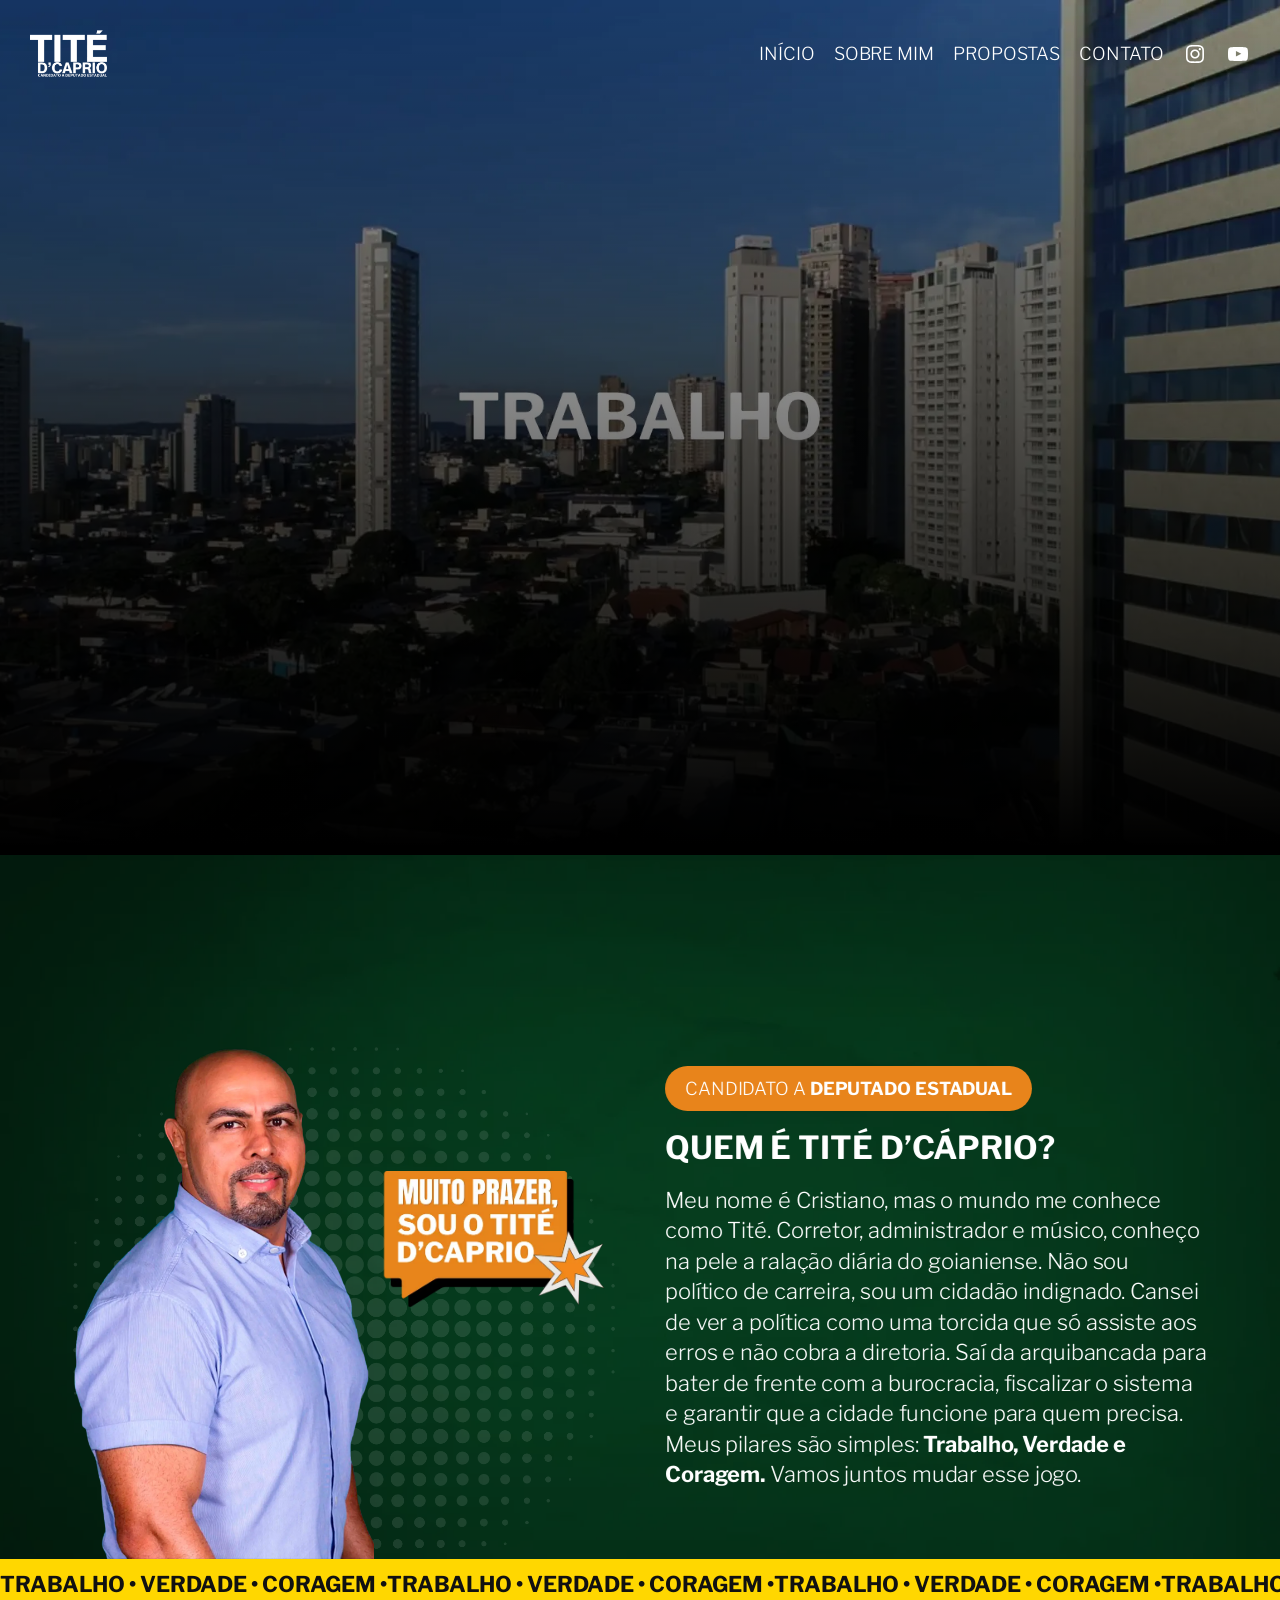
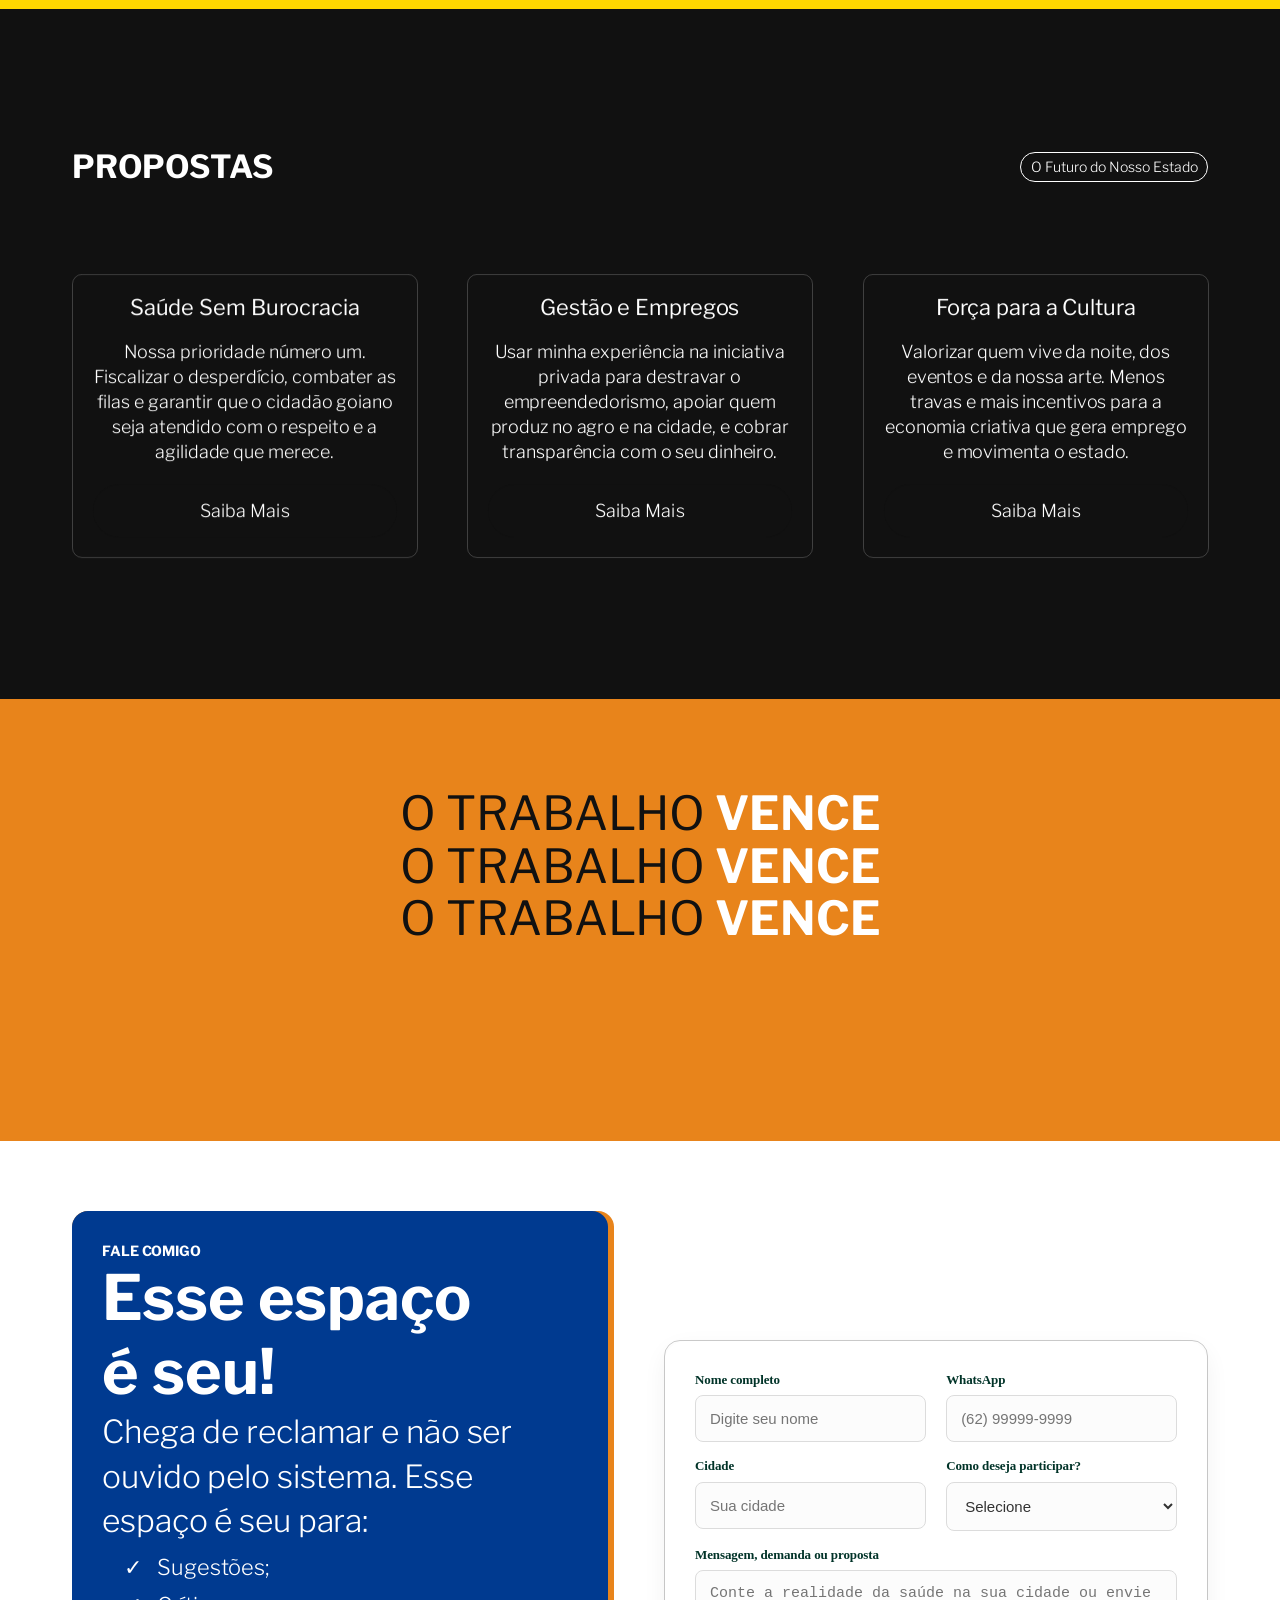
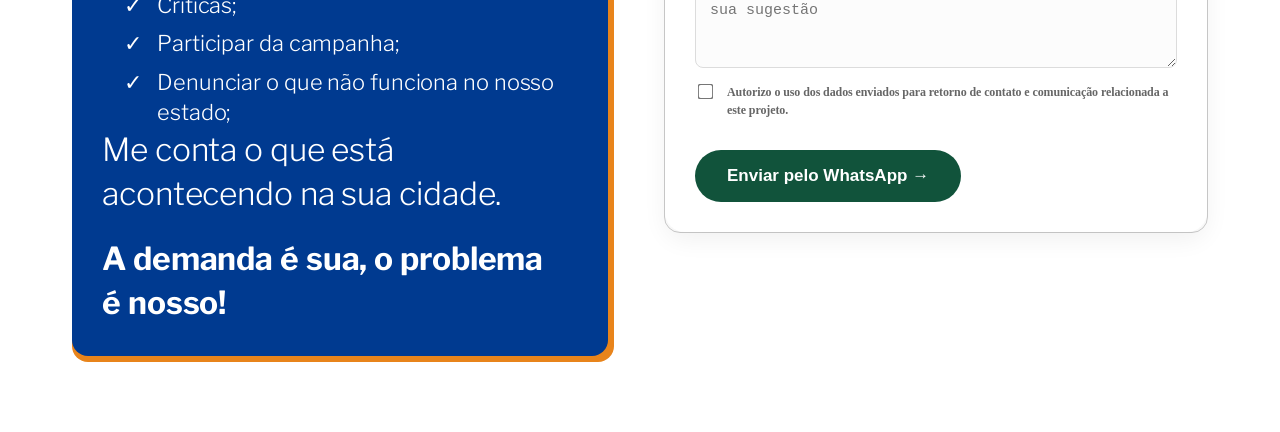
==== commit c716b202: "mk-02" ====
--- a/index.html
+++ b/index.html
@@ -5,57 +5,57 @@
 	<meta name="viewport" content="width=device-width, initial-scale=1" />
 <meta name='robots' content='max-image-preview:large' />
 <title>Tité D&#039;Caprio &#8211; Candidato a deputado estadual pelo Republicanos</title>
-<link rel="alternate" type="application/rss+xml" title="Feed para Tité D&#039;Caprio &raquo;" href="http://tite-dcaprio.local/feed/" />
-<link rel="alternate" type="application/rss+xml" title="Feed de comentários para Tité D&#039;Caprio &raquo;" href="http://tite-dcaprio.local/comments/feed/" />
+<link rel="alternate" type="application/rss+xml" title="Feed para Tité D&#039;Caprio &raquo;" href="./feed/" />
+<link rel="alternate" type="application/rss+xml" title="Feed de comentários para Tité D&#039;Caprio &raquo;" href="./comments/feed/" />
 <style id="wp-img-auto-sizes-contain-inline-css">
 img:is([sizes=auto i],[sizes^="auto," i]){contain-intrinsic-size:3000px 1500px}
 /*# sourceURL=wp-img-auto-sizes-contain-inline-css */
 </style>
 <style id="wp-block-site-logo-inline-css">
 .wp-block-site-logo{box-sizing:border-box;line-height:0}.wp-block-site-logo a{display:inline-block;line-height:0}.wp-block-site-logo.is-default-size img{height:auto;width:120px}.wp-block-site-logo img{height:auto;max-width:100%}.wp-block-site-logo a,.wp-block-site-logo img{border-radius:inherit}.wp-block-site-logo.aligncenter{margin-left:auto;margin-right:auto;text-align:center}:root :where(.wp-block-site-logo.is-style-rounded){border-radius:9999px}
-/*# sourceURL=http://tite-dcaprio.local/wp-includes/blocks/site-logo/style.min.css */
+/*# sourceURL=./wp-includes/blocks/site-logo/style.min.css */
 </style>
 <style id="wp-block-spacer-inline-css">
 .wp-block-spacer{clear:both}
-/*# sourceURL=http://tite-dcaprio.local/wp-includes/blocks/spacer/style.min.css */
+/*# sourceURL=./wp-includes/blocks/spacer/style.min.css */
 </style>
 <style id="wp-block-navigation-link-inline-css">
 .wp-block-navigation .wp-block-navigation-item__label{overflow-wrap:break-word}.wp-block-navigation .wp-block-navigation-item__description{display:none}.link-ui-tools{outline:1px solid #f0f0f0;padding:8px}.link-ui-block-inserter{padding-top:8px}.link-ui-block-inserter__back{margin-left:8px;text-transform:uppercase}
-/*# sourceURL=http://tite-dcaprio.local/wp-includes/blocks/navigation-link/style.min.css */
-</style>
-<link rel='stylesheet' id='wp-block-navigation-css' href='http://tite-dcaprio.local/wp-includes/blocks/navigation/style.min.css?ver=7.0.4' media='all' />
+/*# sourceURL=./wp-includes/blocks/navigation-link/style.min.css */
+</style>
+<link rel='stylesheet' id='wp-block-navigation-css' href='./wp-includes/blocks/navigation/style.min.css?ver=7.0.4' media='all' />
 <style id="wp-block-social-links-inline-css">
 .wp-block-social-links{background:none;box-sizing:border-box;margin-left:0;padding-left:0;padding-right:0;text-indent:0}.wp-block-social-links .wp-social-link a,.wp-block-social-links .wp-social-link a:hover{border-bottom:0;box-shadow:none;text-decoration:none}.wp-block-social-links .wp-social-link svg{height:1em;width:1em}.wp-block-social-links .wp-social-link span:not(.screen-reader-text){font-size:.65em;margin-left:.5em;margin-right:.5em}.wp-block-social-links.has-small-icon-size{font-size:16px}.wp-block-social-links,.wp-block-social-links.has-normal-icon-size{font-size:24px}.wp-block-social-links.has-large-icon-size{font-size:36px}.wp-block-social-links.has-huge-icon-size{font-size:48px}.wp-block-social-links.aligncenter{display:flex;justify-content:center}.wp-block-social-links.alignright{justify-content:flex-end}.wp-block-social-link{border-radius:9999px;display:block}@media not (prefers-reduced-motion){.wp-block-social-link{transition:transform .1s ease}}.wp-block-social-link{height:auto}.wp-block-social-link a{align-items:center;display:flex;line-height:0}.wp-block-social-link:hover{transform:scale(1.1)}.wp-block-social-links .wp-block-social-link.wp-social-link{display:inline-block;margin:0;padding:0}.wp-block-social-links .wp-block-social-link.wp-social-link .wp-block-social-link-anchor,.wp-block-social-links .wp-block-social-link.wp-social-link .wp-block-social-link-anchor svg,.wp-block-social-links .wp-block-social-link.wp-social-link .wp-block-social-link-anchor:active,.wp-block-social-links .wp-block-social-link.wp-social-link .wp-block-social-link-anchor:hover,.wp-block-social-links .wp-block-social-link.wp-social-link .wp-block-social-link-anchor:visited{fill:currentColor;color:currentColor}:where(.wp-block-social-links:not(.is-style-logos-only)) .wp-social-link{background-color:#f0f0f0;color:#444}:where(.wp-block-social-links:not(.is-style-logos-only)) .wp-social-link-amazon{background-color:#f90;color:#fff}:where(.wp-block-social-links:not(.is-style-logos-only)) .wp-social-link-bandcamp{background-color:#1ea0c3;color:#fff}:where(.wp-block-social-links:not(.is-style-logos-only)) .wp-social-link-behance{background-color:#0757fe;color:#fff}:where(.wp-block-social-links:not(.is-style-logos-only)) .wp-social-link-bluesky{background-color:#0a7aff;color:#fff}:where(.wp-block-social-links:not(.is-style-logos-only)) .wp-social-link-codepen{background-color:#1e1f26;color:#fff}:where(.wp-block-social-links:not(.is-style-logos-only)) .wp-social-link-deviantart{background-color:#02e49b;color:#fff}:where(.wp-block-social-links:not(.is-style-logos-only)) .wp-social-link-discord{background-color:#5865f2;color:#fff}:where(.wp-block-social-links:not(.is-style-logos-only)) .wp-social-link-dribbble{background-color:#e94c89;color:#fff}:where(.wp-block-social-links:not(.is-style-logos-only)) .wp-social-link-dropbox{background-color:#4280ff;color:#fff}:where(.wp-block-social-links:not(.is-style-logos-only)) .wp-social-link-etsy{background-color:#f45800;color:#fff}:where(.wp-block-social-links:not(.is-style-logos-only)) .wp-social-link-facebook{background-color:#0866ff;color:#fff}:where(.wp-block-social-links:not(.is-style-logos-only)) .wp-social-link-fivehundredpx{background-color:#000;color:#fff}:where(.wp-block-social-links:not(.is-style-logos-only)) .wp-social-link-flickr{background-color:#0461dd;color:#fff}:where(.wp-block-social-links:not(.is-style-logos-only)) .wp-social-link-foursquare{background-color:#e65678;color:#fff}:where(.wp-block-social-links:not(.is-style-logos-only)) .wp-social-link-github{background-color:#24292d;color:#fff}:where(.wp-block-social-links:not(.is-style-logos-only)) .wp-social-link-goodreads{background-color:#eceadd;color:#382110}:where(.wp-block-social-links:not(.is-style-logos-only)) .wp-social-link-google{background-color:#ea4434;color:#fff}:where(.wp-block-social-links:not(.is-style-logos-only)) .wp-social-link-gravatar{background-color:#1d4fc4;color:#fff}:where(.wp-block-social-links:not(.is-style-logos-only)) .wp-social-link-instagram{background-color:#f00075;color:#fff}:where(.wp-block-social-links:not(.is-style-logos-only)) .wp-social-link-lastfm{background-color:#e21b24;color:#fff}:where(.wp-block-social-links:not(.is-style-logos-only)) .wp-social-link-linkedin{background-color:#0d66c2;color:#fff}:where(.wp-block-social-links:not(.is-style-logos-only)) .wp-social-link-mastodon{background-color:#3288d4;color:#fff}:where(.wp-block-social-links:not(.is-style-logos-only)) .wp-social-link-medium{background-color:#000;color:#fff}:where(.wp-block-social-links:not(.is-style-logos-only)) .wp-social-link-meetup{background-color:#f6405f;color:#fff}:where(.wp-block-social-links:not(.is-style-logos-only)) .wp-social-link-patreon{background-color:#000;color:#fff}:where(.wp-block-social-links:not(.is-style-logos-only)) .wp-social-link-pinterest{background-color:#e60122;color:#fff}:where(.wp-block-social-links:not(.is-style-logos-only)) .wp-social-link-pocket{background-color:#ef4155;color:#fff}:where(.wp-block-social-links:not(.is-style-logos-only)) .wp-social-link-reddit{background-color:#ff4500;color:#fff}:where(.wp-block-social-links:not(.is-style-logos-only)) .wp-social-link-skype{background-color:#0478d7;color:#fff}:where(.wp-block-social-links:not(.is-style-logos-only)) .wp-social-link-snapchat{stroke:#000;background-color:#fefc00;color:#fff}:where(.wp-block-social-links:not(.is-style-logos-only)) .wp-social-link-soundcloud{background-color:#ff5600;color:#fff}:where(.wp-block-social-links:not(.is-style-logos-only)) .wp-social-link-spotify{background-color:#1bd760;color:#fff}:where(.wp-block-social-links:not(.is-style-logos-only)) .wp-social-link-telegram{background-color:#2aabee;color:#fff}:where(.wp-block-social-links:not(.is-style-logos-only)) .wp-social-link-threads{background-color:#000;color:#fff}:where(.wp-block-social-links:not(.is-style-logos-only)) .wp-social-link-tiktok{background-color:#000;color:#fff}:where(.wp-block-social-links:not(.is-style-logos-only)) .wp-social-link-tumblr{background-color:#011835;color:#fff}:where(.wp-block-social-links:not(.is-style-logos-only)) .wp-social-link-twitch{background-color:#6440a4;color:#fff}:where(.wp-block-social-links:not(.is-style-logos-only)) .wp-social-link-twitter{background-color:#1da1f2;color:#fff}:where(.wp-block-social-links:not(.is-style-logos-only)) .wp-social-link-vimeo{background-color:#1eb7ea;color:#fff}:where(.wp-block-social-links:not(.is-style-logos-only)) .wp-social-link-vk{background-color:#4680c2;color:#fff}:where(.wp-block-social-links:not(.is-style-logos-only)) .wp-social-link-wordpress{background-color:#3499cd;color:#fff}:where(.wp-block-social-links:not(.is-style-logos-only)) .wp-social-link-whatsapp{background-color:#25d366;color:#fff}:where(.wp-block-social-links:not(.is-style-logos-only)) .wp-social-link-x{background-color:#000;color:#fff}:where(.wp-block-social-links:not(.is-style-logos-only)) .wp-social-link-yelp{background-color:#d32422;color:#fff}:where(.wp-block-social-links:not(.is-style-logos-only)) .wp-social-link-youtube{background-color:red;color:#fff}:where(.wp-block-social-links.is-style-logos-only) .wp-social-link{background:none}:where(.wp-block-social-links.is-style-logos-only) .wp-social-link svg{height:1.25em;width:1.25em}:where(.wp-block-social-links.is-style-logos-only) .wp-social-link-amazon{color:#f90}:where(.wp-block-social-links.is-style-logos-only) .wp-social-link-bandcamp{color:#1ea0c3}:where(.wp-block-social-links.is-style-logos-only) .wp-social-link-behance{color:#0757fe}:where(.wp-block-social-links.is-style-logos-only) .wp-social-link-bluesky{color:#0a7aff}:where(.wp-block-social-links.is-style-logos-only) .wp-social-link-codepen{color:#1e1f26}:where(.wp-block-social-links.is-style-logos-only) .wp-social-link-deviantart{color:#02e49b}:where(.wp-block-social-links.is-style-logos-only) .wp-social-link-discord{color:#5865f2}:where(.wp-block-social-links.is-style-logos-only) .wp-social-link-dribbble{color:#e94c89}:where(.wp-block-social-links.is-style-logos-only) .wp-social-link-dropbox{color:#4280ff}:where(.wp-block-social-links.is-style-logos-only) .wp-social-link-etsy{color:#f45800}:where(.wp-block-social-links.is-style-logos-only) .wp-social-link-facebook{color:#0866ff}:where(.wp-block-social-links.is-style-logos-only) .wp-social-link-fivehundredpx{color:#000}:where(.wp-block-social-links.is-style-logos-only) .wp-social-link-flickr{color:#0461dd}:where(.wp-block-social-links.is-style-logos-only) .wp-social-link-foursquare{color:#e65678}:where(.wp-block-social-links.is-style-logos-only) .wp-social-link-github{color:#24292d}:where(.wp-block-social-links.is-style-logos-only) .wp-social-link-goodreads{color:#382110}:where(.wp-block-social-links.is-style-logos-only) .wp-social-link-google{color:#ea4434}:where(.wp-block-social-links.is-style-logos-only) .wp-social-link-gravatar{color:#1d4fc4}:where(.wp-block-social-links.is-style-logos-only) .wp-social-link-instagram{color:#f00075}:where(.wp-block-social-links.is-style-logos-only) .wp-social-link-lastfm{color:#e21b24}:where(.wp-block-social-links.is-style-logos-only) .wp-social-link-linkedin{color:#0d66c2}:where(.wp-block-social-links.is-style-logos-only) .wp-social-link-mastodon{color:#3288d4}:where(.wp-block-social-links.is-style-logos-only) .wp-social-link-medium{color:#000}:where(.wp-block-social-links.is-style-logos-only) .wp-social-link-meetup{color:#f6405f}:where(.wp-block-social-links.is-style-logos-only) .wp-social-link-patreon{color:#000}:where(.wp-block-social-links.is-style-logos-only) .wp-social-link-pinterest{color:#e60122}:where(.wp-block-social-links.is-style-logos-only) .wp-social-link-pocket{color:#ef4155}:where(.wp-block-social-links.is-style-logos-only) .wp-social-link-reddit{color:#ff4500}:where(.wp-block-social-links.is-style-logos-only) .wp-social-link-skype{color:#0478d7}:where(.wp-block-social-links.is-style-logos-only) .wp-social-link-snapchat{stroke:#000;color:#fff}:where(.wp-block-social-links.is-style-logos-only) .wp-social-link-soundcloud{color:#ff5600}:where(.wp-block-social-links.is-style-logos-only) .wp-social-link-spotify{color:#1bd760}:where(.wp-block-social-links.is-style-logos-only) .wp-social-link-telegram{color:#2aabee}:where(.wp-block-social-links.is-style-logos-only) .wp-social-link-threads{color:#000}:where(.wp-block-social-links.is-style-logos-only) .wp-social-link-tiktok{color:#000}:where(.wp-block-social-links.is-style-logos-only) .wp-social-link-tumblr{color:#011835}:where(.wp-block-social-links.is-style-logos-only) .wp-social-link-twitch{color:#6440a4}:where(.wp-block-social-links.is-style-logos-only) .wp-social-link-twitter{color:#1da1f2}:where(.wp-block-social-links.is-style-logos-only) .wp-social-link-vimeo{color:#1eb7ea}:where(.wp-block-social-links.is-style-logos-only) .wp-social-link-vk{color:#4680c2}:where(.wp-block-social-links.is-style-logos-only) .wp-social-link-whatsapp{color:#25d366}:where(.wp-block-social-links.is-style-logos-only) .wp-social-link-wordpress{color:#3499cd}:where(.wp-block-social-links.is-style-logos-only) .wp-social-link-x{color:#000}:where(.wp-block-social-links.is-style-logos-only) .wp-social-link-yelp{color:#d32422}:where(.wp-block-social-links.is-style-logos-only) .wp-social-link-youtube{color:red}.wp-block-social-links.is-style-pill-shape .wp-social-link{width:auto}:root :where(.wp-block-social-links .wp-social-link a){padding:.25em}:root :where(.wp-block-social-links.is-style-logos-only .wp-social-link a){padding:0}:root :where(.wp-block-social-links.is-style-pill-shape .wp-social-link a){padding-left:.6666666667em;padding-right:.6666666667em}.wp-block-social-links:not(.has-icon-color):not(.has-icon-background-color) .wp-social-link-snapchat .wp-block-social-link-label{color:#000}
-/*# sourceURL=http://tite-dcaprio.local/wp-includes/blocks/social-links/style.min.css */
+/*# sourceURL=./wp-includes/blocks/social-links/style.min.css */
 </style>
 <style id="wp-block-group-inline-css">
 .wp-block-group{box-sizing:border-box}:where(.wp-block-group.wp-block-group-is-layout-constrained){position:relative}
-/*# sourceURL=http://tite-dcaprio.local/wp-includes/blocks/group/style.min.css */
+/*# sourceURL=./wp-includes/blocks/group/style.min.css */
 </style>
 <style id="wp-block-image-inline-css">
 .wp-block-image>a,.wp-block-image>figure>a{display:inline-block}.wp-block-image img{box-sizing:border-box;height:auto;max-width:100%;vertical-align:bottom}@media not (prefers-reduced-motion){.wp-block-image img.hide{visibility:hidden}.wp-block-image img.show{animation:show-content-image .4s}}.wp-block-image[style*=border-radius] img,.wp-block-image[style*=border-radius]>a{border-radius:inherit}.wp-block-image.has-custom-border img{box-sizing:border-box}.wp-block-image.aligncenter{text-align:center}.wp-block-image.alignfull>a,.wp-block-image.alignwide>a{width:100%}.wp-block-image.alignfull img,.wp-block-image.alignwide img{height:auto;width:100%}.wp-block-image .aligncenter,.wp-block-image .alignleft,.wp-block-image .alignright,.wp-block-image.aligncenter,.wp-block-image.alignleft,.wp-block-image.alignright{display:table}.wp-block-image .aligncenter>figcaption,.wp-block-image .alignleft>figcaption,.wp-block-image .alignright>figcaption,.wp-block-image.aligncenter>figcaption,.wp-block-image.alignleft>figcaption,.wp-block-image.alignright>figcaption{caption-side:bottom;display:table-caption}.wp-block-image .alignleft{float:left;margin:.5em 1em .5em 0}.wp-block-image .alignright{float:right;margin:.5em 0 .5em 1em}.wp-block-image .aligncenter{margin-left:auto;margin-right:auto}.wp-block-image :where(figcaption){margin-bottom:1em;margin-top:.5em}.wp-block-image.is-style-circle-mask img{border-radius:9999px}@supports ((-webkit-mask-image:none) or (mask-image:none)) or (-webkit-mask-image:none){.wp-block-image.is-style-circle-mask img{border-radius:0;-webkit-mask-image:url('data:image/svg+xml;utf8,<svg viewBox="0 0 100 100" xmlns="http://www.w3.org/2000/svg"><circle cx="50" cy="50" r="50"/></svg>');mask-image:url('data:image/svg+xml;utf8,<svg viewBox="0 0 100 100" xmlns="http://www.w3.org/2000/svg"><circle cx="50" cy="50" r="50"/></svg>');mask-mode:alpha;-webkit-mask-position:center;mask-position:center;-webkit-mask-repeat:no-repeat;mask-repeat:no-repeat;-webkit-mask-size:contain;mask-size:contain}}:root :where(.wp-block-image.is-style-rounded img,.wp-block-image .is-style-rounded img){border-radius:9999px}.wp-block-image figure{margin:0}.wp-lightbox-container{display:flex;flex-direction:column;position:relative}.wp-lightbox-container img{cursor:zoom-in}.wp-lightbox-container img:hover+button{opacity:1}.wp-lightbox-container button{align-items:center;backdrop-filter:blur(16px) saturate(180%);background-color:#5a5a5a40;border:none;border-radius:4px;cursor:zoom-in;display:flex;height:20px;justify-content:center;opacity:0;padding:0;position:absolute;right:16px;text-align:center;top:16px;width:20px;z-index:100}@media not (prefers-reduced-motion){.wp-lightbox-container button{transition:opacity .2s ease}}.wp-lightbox-container button:focus-visible{outline:3px auto #5a5a5a40;outline:3px auto -webkit-focus-ring-color;outline-offset:3px}.wp-lightbox-container button:hover{cursor:pointer;opacity:1}.wp-lightbox-container button:focus{opacity:1}.wp-lightbox-container button:focus,.wp-lightbox-container button:hover,.wp-lightbox-container button:not(:hover):not(:active):not(.has-background){background-color:#5a5a5a40;border:none}.wp-lightbox-overlay{box-sizing:border-box;cursor:zoom-out;height:100vh;left:0;overflow:hidden;position:fixed;top:0;visibility:hidden;width:100%;z-index:100000}.wp-lightbox-overlay .wp-lightbox-close-button{align-items:center;cursor:pointer;display:flex;font-family:inherit;gap:8px;justify-content:center;line-height:1;min-height:40px;min-width:40px;padding:0 4px;position:absolute;right:calc(env(safe-area-inset-right) + 16px);top:calc(env(safe-area-inset-top) + 16px);z-index:5000000}.wp-lightbox-overlay .wp-lightbox-close-button:focus,.wp-lightbox-overlay .wp-lightbox-close-button:hover,.wp-lightbox-overlay .wp-lightbox-close-button:not(:hover):not(:active):not(.has-background){background:none;border:none}.wp-lightbox-overlay .wp-lightbox-close-button:has(.wp-lightbox-close-text:not([hidden])) .wp-lightbox-close-icon svg{height:1em;width:1em}.wp-lightbox-overlay .wp-lightbox-close-icon svg{display:block}.wp-lightbox-overlay .wp-lightbox-navigation-button-next,.wp-lightbox-overlay .wp-lightbox-navigation-button-prev{align-items:center;bottom:16px;cursor:pointer;display:flex;font-family:inherit;gap:4px;justify-content:center;line-height:1;min-height:40px;min-width:40px;padding:0 8px;position:absolute;z-index:2000002}.wp-lightbox-overlay .wp-lightbox-navigation-button-next[hidden],.wp-lightbox-overlay .wp-lightbox-navigation-button-prev[hidden]{display:none}@media (min-width:960px){.wp-lightbox-overlay .wp-lightbox-navigation-button-next,.wp-lightbox-overlay .wp-lightbox-navigation-button-prev{bottom:50%;transform:translateY(-50%)}}.wp-lightbox-overlay .wp-lightbox-navigation-button-next:focus,.wp-lightbox-overlay .wp-lightbox-navigation-button-next:hover,.wp-lightbox-overlay .wp-lightbox-navigation-button-next:not(:hover):not(:active):not(.has-background),.wp-lightbox-overlay .wp-lightbox-navigation-button-prev:focus,.wp-lightbox-overlay .wp-lightbox-navigation-button-prev:hover,.wp-lightbox-overlay .wp-lightbox-navigation-button-prev:not(:hover):not(:active):not(.has-background){background:none;border:none;padding:0 8px}.wp-lightbox-overlay .wp-lightbox-navigation-button-next:has(.wp-lightbox-navigation-text:not([hidden])) .wp-lightbox-navigation-icon svg,.wp-lightbox-overlay .wp-lightbox-navigation-button-prev:has(.wp-lightbox-navigation-text:not([hidden])) .wp-lightbox-navigation-icon svg{display:block;height:1.5em;width:1.5em}.wp-lightbox-overlay .wp-lightbox-navigation-button-prev{left:calc(env(safe-area-inset-left) + 16px)}.wp-lightbox-overlay .wp-lightbox-navigation-button-next{right:calc(env(safe-area-inset-right) + 16px)}.wp-lightbox-overlay .wp-lightbox-navigation-icon svg{vertical-align:middle}.wp-lightbox-overlay .lightbox-image-container{height:var(--wp--lightbox-container-height);left:50%;overflow:hidden;position:absolute;top:50%;transform:translate(-50%,-50%);transform-origin:top left;width:var(--wp--lightbox-container-width);z-index:2000001}.wp-lightbox-overlay .wp-block-image{align-items:center;box-sizing:border-box;display:flex;height:100%;justify-content:center;margin:0;position:relative;transform-origin:0 0;width:100%;z-index:3000000}.wp-lightbox-overlay .wp-block-image img{height:var(--wp--lightbox-image-height);min-height:var(--wp--lightbox-image-height);min-width:var(--wp--lightbox-image-width);width:var(--wp--lightbox-image-width)}.wp-lightbox-overlay .wp-block-image figcaption{display:none}.wp-lightbox-overlay button{background:none;border:none}.wp-lightbox-overlay .scrim{background-color:#fff;height:100%;opacity:.9;position:absolute;width:100%;z-index:2000000}.wp-lightbox-overlay.active{visibility:visible}@media not (prefers-reduced-motion){.wp-lightbox-overlay.active{animation:turn-on-visibility .25s both}.wp-lightbox-overlay.active img{animation:turn-on-visibility .35s both}.wp-lightbox-overlay.show-closing-animation:not(.active){animation:turn-off-visibility .35s both}.wp-lightbox-overlay.show-closing-animation:not(.active) img{animation:turn-off-visibility .25s both}.wp-lightbox-overlay.zoom.active{animation:none;opacity:1;visibility:visible}.wp-lightbox-overlay.zoom.active .lightbox-image-container{animation:lightbox-zoom-in .4s}.wp-lightbox-overlay.zoom.active .lightbox-image-container img{animation:none}.wp-lightbox-overlay.zoom.active .scrim{animation:turn-on-visibility .4s forwards}.wp-lightbox-overlay.zoom.show-closing-animation:not(.active){animation:none}.wp-lightbox-overlay.zoom.show-closing-animation:not(.active) .lightbox-image-container{animation:lightbox-zoom-out .4s}.wp-lightbox-overlay.zoom.show-closing-animation:not(.active) .lightbox-image-container img{animation:none}.wp-lightbox-overlay.zoom.show-closing-animation:not(.active) .scrim{animation:turn-off-visibility .4s forwards}}@keyframes show-content-image{0%{visibility:hidden}99%{visibility:hidden}to{visibility:visible}}@keyframes turn-on-visibility{0%{opacity:0}to{opacity:1}}@keyframes turn-off-visibility{0%{opacity:1;visibility:visible}99%{opacity:0;visibility:visible}to{opacity:0;visibility:hidden}}@keyframes lightbox-zoom-in{0%{transform:translate(calc((-100vw + var(--wp--lightbox-scrollbar-width))/2 + var(--wp--lightbox-initial-left-position)),calc(-50vh + var(--wp--lightbox-initial-top-position))) scale(var(--wp--lightbox-scale))}to{transform:translate(-50%,-50%) scale(1)}}@keyframes lightbox-zoom-out{0%{transform:translate(-50%,-50%) scale(1);visibility:visible}99%{visibility:visible}to{transform:translate(calc((-100vw + var(--wp--lightbox-scrollbar-width))/2 + var(--wp--lightbox-initial-left-position)),calc(-50vh + var(--wp--lightbox-initial-top-position))) scale(var(--wp--lightbox-scale));visibility:hidden}}
-/*# sourceURL=http://tite-dcaprio.local/wp-includes/blocks/image/style.min.css */
+/*# sourceURL=./wp-includes/blocks/image/style.min.css */
 </style>
 <style id="wp-block-paragraph-inline-css">
 .is-small-text{font-size:.875em}.is-regular-text{font-size:1em}.is-large-text{font-size:2.25em}.is-larger-text{font-size:3em}.has-drop-cap:not(:focus):first-letter{float:left;font-size:8.4em;font-style:normal;font-weight:100;line-height:.68;margin:.05em .1em 0 0;text-transform:uppercase}body.rtl .has-drop-cap:not(:focus):first-letter{float:none;margin-left:.1em}p.has-drop-cap.has-background{overflow:hidden}:root :where(p.has-background){padding:1.25em 2.375em}:where(p.has-text-color:not(.has-link-color)) a{color:inherit}p.has-text-align-left[style*="writing-mode:vertical-lr"],p.has-text-align-right[style*="writing-mode:vertical-rl"]{rotate:180deg}
-/*# sourceURL=http://tite-dcaprio.local/wp-includes/blocks/paragraph/style.min.css */
+/*# sourceURL=./wp-includes/blocks/paragraph/style.min.css */
 </style>
 <style id="wp-block-heading-inline-css">
 h1:where(.wp-block-heading).has-background,h2:where(.wp-block-heading).has-background,h3:where(.wp-block-heading).has-background,h4:where(.wp-block-heading).has-background,h5:where(.wp-block-heading).has-background,h6:where(.wp-block-heading).has-background{padding:1.25em 2.375em}h1.has-text-align-left[style*=writing-mode]:where([style*=vertical-lr]),h1.has-text-align-right[style*=writing-mode]:where([style*=vertical-rl]),h2.has-text-align-left[style*=writing-mode]:where([style*=vertical-lr]),h2.has-text-align-right[style*=writing-mode]:where([style*=vertical-rl]),h3.has-text-align-left[style*=writing-mode]:where([style*=vertical-lr]),h3.has-text-align-right[style*=writing-mode]:where([style*=vertical-rl]),h4.has-text-align-left[style*=writing-mode]:where([style*=vertical-lr]),h4.has-text-align-right[style*=writing-mode]:where([style*=vertical-rl]),h5.has-text-align-left[style*=writing-mode]:where([style*=vertical-lr]),h5.has-text-align-right[style*=writing-mode]:where([style*=vertical-rl]),h6.has-text-align-left[style*=writing-mode]:where([style*=vertical-lr]),h6.has-text-align-right[style*=writing-mode]:where([style*=vertical-rl]){rotate:180deg}
-/*# sourceURL=http://tite-dcaprio.local/wp-includes/blocks/heading/style.min.css */
+/*# sourceURL=./wp-includes/blocks/heading/style.min.css */
 </style>
 <style id="wp-block-columns-inline-css">
 .wp-block-columns{box-sizing:border-box;display:flex;flex-wrap:wrap!important}@media (min-width:782px){.wp-block-columns{flex-wrap:nowrap!important}}.wp-block-columns{align-items:normal!important}.wp-block-columns.are-vertically-aligned-top{align-items:flex-start}.wp-block-columns.are-vertically-aligned-center{align-items:center}.wp-block-columns.are-vertically-aligned-bottom{align-items:flex-end}@media (max-width:781px){.wp-block-columns:not(.is-not-stacked-on-mobile)>.wp-block-column{flex-basis:100%!important}}@media (min-width:782px){.wp-block-columns:not(.is-not-stacked-on-mobile)>.wp-block-column{flex-basis:0;flex-grow:1}.wp-block-columns:not(.is-not-stacked-on-mobile)>.wp-block-column[style*=flex-basis]{flex-grow:0}}.wp-block-columns.is-not-stacked-on-mobile{flex-wrap:nowrap!important}.wp-block-columns.is-not-stacked-on-mobile>.wp-block-column{flex-basis:0;flex-grow:1}.wp-block-columns.is-not-stacked-on-mobile>.wp-block-column[style*=flex-basis]{flex-grow:0}:where(.wp-block-columns){margin-bottom:1.75em}:where(.wp-block-columns.has-background){padding:1.25em 2.375em}.wp-block-column{flex-grow:1;min-width:0;overflow-wrap:break-word;word-break:break-word}.wp-block-column.is-vertically-aligned-top{align-self:flex-start}.wp-block-column.is-vertically-aligned-center{align-self:center}.wp-block-column.is-vertically-aligned-bottom{align-self:flex-end}.wp-block-column.is-vertically-aligned-stretch{align-self:stretch}.wp-block-column.is-vertically-aligned-bottom,.wp-block-column.is-vertically-aligned-center,.wp-block-column.is-vertically-aligned-top{width:100%}
-/*# sourceURL=http://tite-dcaprio.local/wp-includes/blocks/columns/style.min.css */
-</style>
-<link rel='stylesheet' id='wp-block-cover-css' href='http://tite-dcaprio.local/wp-includes/blocks/cover/style.min.css?ver=7.0.4' media='all' />
+/*# sourceURL=./wp-includes/blocks/columns/style.min.css */
+</style>
+<link rel='stylesheet' id='wp-block-cover-css' href='./wp-includes/blocks/cover/style.min.css?ver=7.0.4' media='all' />
 <style id="wp-block-button-inline-css">
 .wp-block-button__link{align-content:center;box-sizing:border-box;cursor:pointer;display:inline-block;height:100%;text-align:center;word-break:break-word}.wp-block-button__link.aligncenter{text-align:center}.wp-block-button__link.alignright{text-align:right}:where(.wp-block-button__link){border-radius:9999px;box-shadow:none;padding:calc(.667em + 2px) calc(1.333em + 2px);text-decoration:none}.wp-block-button[style*=text-decoration] .wp-block-button__link{text-decoration:inherit}.wp-block-buttons>.wp-block-button.has-custom-width{max-width:none}.wp-block-buttons>.wp-block-button.has-custom-width .wp-block-button__link{width:100%}.wp-block-buttons>.wp-block-button.has-custom-font-size .wp-block-button__link{font-size:inherit}.wp-block-buttons>.wp-block-button.wp-block-button__width-25{width:calc(25% - var(--wp--style--block-gap, .5em)*.75)}.wp-block-buttons>.wp-block-button.wp-block-button__width-50{width:calc(50% - var(--wp--style--block-gap, .5em)*.5)}.wp-block-buttons>.wp-block-button.wp-block-button__width-75{width:calc(75% - var(--wp--style--block-gap, .5em)*.25)}.wp-block-buttons>.wp-block-button.wp-block-button__width-100{flex-basis:100%;width:100%}.wp-block-buttons.is-vertical>.wp-block-button.wp-block-button__width-25{width:25%}.wp-block-buttons.is-vertical>.wp-block-button.wp-block-button__width-50{width:50%}.wp-block-buttons.is-vertical>.wp-block-button.wp-block-button__width-75{width:75%}.wp-block-button.is-style-squared,.wp-block-button__link.wp-block-button.is-style-squared{border-radius:0}.wp-block-button.no-border-radius,.wp-block-button__link.no-border-radius{border-radius:0!important}:root :where(.wp-block-button .wp-block-button__link.is-style-outline),:root :where(.wp-block-button.is-style-outline>.wp-block-button__link){border:2px solid;padding:.667em 1.333em}:root :where(.wp-block-button .wp-block-button__link.is-style-outline:not(.has-text-color)),:root :where(.wp-block-button.is-style-outline>.wp-block-button__link:not(.has-text-color)){color:currentColor}:root :where(.wp-block-button .wp-block-button__link.is-style-outline:not(.has-background)),:root :where(.wp-block-button.is-style-outline>.wp-block-button__link:not(.has-background)){background-color:initial;background-image:none}
-/*# sourceURL=http://tite-dcaprio.local/wp-includes/blocks/button/style.min.css */
+/*# sourceURL=./wp-includes/blocks/button/style.min.css */
 </style>
 <style id="wp-block-buttons-inline-css">
 .wp-block-buttons{box-sizing:border-box}.wp-block-buttons.is-vertical{flex-direction:column}.wp-block-buttons.is-vertical>.wp-block-button:last-child{margin-bottom:0}.wp-block-buttons>.wp-block-button{display:inline-block;margin:0}.wp-block-buttons.is-content-justification-left{justify-content:flex-start}.wp-block-buttons.is-content-justification-left.is-vertical{align-items:flex-start}.wp-block-buttons.is-content-justification-center{justify-content:center}.wp-block-buttons.is-content-justification-center.is-vertical{align-items:center}.wp-block-buttons.is-content-justification-right{justify-content:flex-end}.wp-block-buttons.is-content-justification-right.is-vertical{align-items:flex-end}.wp-block-buttons.is-content-justification-space-between{justify-content:space-between}.wp-block-buttons.aligncenter{text-align:center}.wp-block-buttons:not(.is-content-justification-space-between,.is-content-justification-right,.is-content-justification-left,.is-content-justification-center) .wp-block-button.aligncenter{margin-left:auto;margin-right:auto;width:100%}.wp-block-buttons[style*=text-decoration] .wp-block-button,.wp-block-buttons[style*=text-decoration] .wp-block-button__link{text-decoration:inherit}.wp-block-buttons.has-custom-font-size .wp-block-button__link{font-size:inherit}.wp-block-buttons .wp-block-button__link{width:100%}.wp-block-button.aligncenter{text-align:center}
-/*# sourceURL=http://tite-dcaprio.local/wp-includes/blocks/buttons/style.min.css */
+/*# sourceURL=./wp-includes/blocks/buttons/style.min.css */
 </style>
 <style id="wp-block-list-inline-css">
 ol,ul{box-sizing:border-box}:root :where(.wp-block-list.has-background){padding:1.25em 2.375em}
@@ -121,46 +121,46 @@
 </style>
 <style id="twentytwentyfive-style-inline-css">
 a{text-decoration-thickness:1px!important;text-underline-offset:.1em}:where(.wp-site-blocks :focus){outline-width:2px;outline-style:solid}.wp-block-navigation .wp-block-navigation-submenu .wp-block-navigation-item:not(:last-child){margin-bottom:3px}.wp-block-navigation .wp-block-navigation-item .wp-block-navigation-item__content{outline-offset:4px}.wp-block-navigation .wp-block-navigation-item ul.wp-block-navigation__submenu-container .wp-block-navigation-item__content{outline-offset:0}blockquote,caption,figcaption,h1,h2,h3,h4,h5,h6,p{text-wrap:pretty}.more-link{display:block}:where(pre){overflow-x:auto}
-/*# sourceURL=http://tite-dcaprio.local/wp-content/themes/titedcaprio/style.min.css */
-</style>
-<link rel='stylesheet' id='custom-animations-style-css' href='http://tite-dcaprio.local/wp-content/themes/titedcaprio/assets/css/animations.css?ver=1.0.1' media='all' />
-<link rel='stylesheet' id='custom-header-css-css' href='http://tite-dcaprio.local/wp-content/themes/titedcaprio/assets/css/header.css?ver=1.0' media='all' />
-<link rel="https://api.w.org/" href="http://tite-dcaprio.local/wp-json/" /><link rel="EditURI" type="application/rsd+xml" title="RSD" href="http://tite-dcaprio.local/xmlrpc.php?rsd" />
+/*# sourceURL=./wp-content/themes/titedcaprio/style.min.css */
+</style>
+<link rel='stylesheet' id='custom-animations-style-css' href='./wp-content/themes/titedcaprio/assets/css/animations.css?ver=1.0.1' media='all' />
+<link rel='stylesheet' id='custom-header-css-css' href='./wp-content/themes/titedcaprio/assets/css/header.css?ver=1.0' media='all' />
+<link rel="https://api.w.org/" href="./wp-json/" /><link rel="EditURI" type="application/rsd+xml" title="RSD" href="./xmlrpc.php?rsd" />
 <meta name="generator" content="WordPress 7.0.4" />
 <script>const ZAP_DENUNCIA_NUMERO = "5562984047644";</script><script id="wp-importmap" type="importmap">
-{"imports":{"@wordpress/interactivity":"http://tite-dcaprio.local/wp-includes/js/dist/script-modules/interactivity/index.min.js?ver=efaa5193bbad9c60ffd1"}}
+{"imports":{"@wordpress/interactivity":"./wp-includes/js/dist/script-modules/interactivity/index.min.js?ver=efaa5193bbad9c60ffd1"}}
 </script>
-<link rel="modulepreload" href="http://tite-dcaprio.local/wp-includes/js/dist/script-modules/interactivity/index.min.js?ver=efaa5193bbad9c60ffd1" id="@wordpress/interactivity-js-modulepreload" fetchpriority="low">
+<link rel="modulepreload" href="./wp-includes/js/dist/script-modules/interactivity/index.min.js?ver=efaa5193bbad9c60ffd1" id="@wordpress/interactivity-js-modulepreload" fetchpriority="low">
 <style class="wp-fonts-local">
-@font-face{font-family:"Libre Franklin";font-style:normal;font-weight:100;font-display:fallback;src:url('http://tite-dcaprio.local/wp-content/uploads/fonts/jizOREVItHgc8qDIbSTKq4XkRg8T88bjFuXOnduhLsSUAtrIb-JH1g.woff2') format('woff2');}
-@font-face{font-family:"Libre Franklin";font-style:normal;font-weight:200;font-display:fallback;src:url('http://tite-dcaprio.local/wp-content/uploads/fonts/jizOREVItHgc8qDIbSTKq4XkRg8T88bjFuXOnduhrsWUAtrIb-JH1g.woff2') format('woff2');}
-@font-face{font-family:"Libre Franklin";font-style:normal;font-weight:300;font-display:fallback;src:url('http://tite-dcaprio.local/wp-content/uploads/fonts/jizOREVItHgc8qDIbSTKq4XkRg8T88bjFuXOnduhcMWUAtrIb-JH1g.woff2') format('woff2');}
-@font-face{font-family:"Libre Franklin";font-style:normal;font-weight:400;font-display:fallback;src:url('http://tite-dcaprio.local/wp-content/uploads/fonts/jizOREVItHgc8qDIbSTKq4XkRg8T88bjFuXOnduhLsWUAtrIb-JH1g.woff2') format('woff2');}
-@font-face{font-family:"Libre Franklin";font-style:normal;font-weight:500;font-display:fallback;src:url('http://tite-dcaprio.local/wp-content/uploads/fonts/jizOREVItHgc8qDIbSTKq4XkRg8T88bjFuXOnduhHMWUAtrIb-JH1g.woff2') format('woff2');}
-@font-face{font-family:"Libre Franklin";font-style:normal;font-weight:600;font-display:fallback;src:url('http://tite-dcaprio.local/wp-content/uploads/fonts/jizOREVItHgc8qDIbSTKq4XkRg8T88bjFuXOnduh8MKUAtrIb-JH1g.woff2') format('woff2');}
-@font-face{font-family:"Libre Franklin";font-style:normal;font-weight:700;font-display:fallback;src:url('http://tite-dcaprio.local/wp-content/uploads/fonts/jizOREVItHgc8qDIbSTKq4XkRg8T88bjFuXOnduhycKUAtrIb-JH1g.woff2') format('woff2');}
-@font-face{font-family:"Libre Franklin";font-style:normal;font-weight:800;font-display:fallback;src:url('http://tite-dcaprio.local/wp-content/uploads/fonts/jizOREVItHgc8qDIbSTKq4XkRg8T88bjFuXOnduhrsKUAtrIb-JH1g.woff2') format('woff2');}
-@font-face{font-family:"Libre Franklin";font-style:normal;font-weight:900;font-display:fallback;src:url('http://tite-dcaprio.local/wp-content/uploads/fonts/jizOREVItHgc8qDIbSTKq4XkRg8T88bjFuXOnduhh8KUAtrIb-JH1g.woff2') format('woff2');}
-@font-face{font-family:"Libre Franklin";font-style:italic;font-weight:100;font-display:fallback;src:url('http://tite-dcaprio.local/wp-content/uploads/fonts/jizMREVItHgc8qDIbSTKq4XkRiUawTk7f45UM9y05oZ8RdDJTedX1sGE.woff2') format('woff2');}
-@font-face{font-family:"Libre Franklin";font-style:italic;font-weight:200;font-display:fallback;src:url('http://tite-dcaprio.local/wp-content/uploads/fonts/jizMREVItHgc8qDIbSTKq4XkRiUawTk7f45UM9y05ob8RNDJTedX1sGE.woff2') format('woff2');}
-@font-face{font-family:"Libre Franklin";font-style:italic;font-weight:300;font-display:fallback;src:url('http://tite-dcaprio.local/wp-content/uploads/fonts/jizMREVItHgc8qDIbSTKq4XkRiUawTk7f45UM9y05oYiRNDJTedX1sGE.woff2') format('woff2');}
-@font-face{font-family:"Libre Franklin";font-style:italic;font-weight:400;font-display:fallback;src:url('http://tite-dcaprio.local/wp-content/uploads/fonts/jizMREVItHgc8qDIbSTKq4XkRiUawTk7f45UM9y05oZ8RNDJTedX1sGE.woff2') format('woff2');}
-@font-face{font-family:"Libre Franklin";font-style:italic;font-weight:500;font-display:fallback;src:url('http://tite-dcaprio.local/wp-content/uploads/fonts/jizMREVItHgc8qDIbSTKq4XkRiUawTk7f45UM9y05oZORNDJTedX1sGE.woff2') format('woff2');}
-@font-face{font-family:"Libre Franklin";font-style:italic;font-weight:600;font-display:fallback;src:url('http://tite-dcaprio.local/wp-content/uploads/fonts/jizMREVItHgc8qDIbSTKq4XkRiUawTk7f45UM9y05oaiQ9DJTedX1sGE.woff2') format('woff2');}
-@font-face{font-family:"Libre Franklin";font-style:italic;font-weight:700;font-display:fallback;src:url('http://tite-dcaprio.local/wp-content/uploads/fonts/jizMREVItHgc8qDIbSTKq4XkRiUawTk7f45UM9y05oabQ9DJTedX1sGE.woff2') format('woff2');}
-@font-face{font-family:"Libre Franklin";font-style:italic;font-weight:800;font-display:fallback;src:url('http://tite-dcaprio.local/wp-content/uploads/fonts/jizMREVItHgc8qDIbSTKq4XkRiUawTk7f45UM9y05ob8Q9DJTedX1sGE.woff2') format('woff2');}
-@font-face{font-family:"Libre Franklin";font-style:italic;font-weight:900;font-display:fallback;src:url('http://tite-dcaprio.local/wp-content/uploads/fonts/jizMREVItHgc8qDIbSTKq4XkRiUawTk7f45UM9y05obVQ9DJTedX1sGE.woff2') format('woff2');}
-</style>
-<link rel="icon" href="http://tite-dcaprio.local/wp-content/uploads/2026/08/EstudosMarca.pdf-6-150x150.png" sizes="32x32" />
-<link rel="icon" href="http://tite-dcaprio.local/wp-content/uploads/2026/08/EstudosMarca.pdf-6.png" sizes="192x192" />
-<link rel="apple-touch-icon" href="http://tite-dcaprio.local/wp-content/uploads/2026/08/EstudosMarca.pdf-6.png" />
-<meta name="msapplication-TileImage" content="http://tite-dcaprio.local/wp-content/uploads/2026/08/EstudosMarca.pdf-6.png" />
+@font-face{font-family:"Libre Franklin";font-style:normal;font-weight:100;font-display:fallback;src:url('./wp-content/uploads/fonts/jizOREVItHgc8qDIbSTKq4XkRg8T88bjFuXOnduhLsSUAtrIb-JH1g.woff2') format('woff2');}
+@font-face{font-family:"Libre Franklin";font-style:normal;font-weight:200;font-display:fallback;src:url('./wp-content/uploads/fonts/jizOREVItHgc8qDIbSTKq4XkRg8T88bjFuXOnduhrsWUAtrIb-JH1g.woff2') format('woff2');}
+@font-face{font-family:"Libre Franklin";font-style:normal;font-weight:300;font-display:fallback;src:url('./wp-content/uploads/fonts/jizOREVItHgc8qDIbSTKq4XkRg8T88bjFuXOnduhcMWUAtrIb-JH1g.woff2') format('woff2');}
+@font-face{font-family:"Libre Franklin";font-style:normal;font-weight:400;font-display:fallback;src:url('./wp-content/uploads/fonts/jizOREVItHgc8qDIbSTKq4XkRg8T88bjFuXOnduhLsWUAtrIb-JH1g.woff2') format('woff2');}
+@font-face{font-family:"Libre Franklin";font-style:normal;font-weight:500;font-display:fallback;src:url('./wp-content/uploads/fonts/jizOREVItHgc8qDIbSTKq4XkRg8T88bjFuXOnduhHMWUAtrIb-JH1g.woff2') format('woff2');}
+@font-face{font-family:"Libre Franklin";font-style:normal;font-weight:600;font-display:fallback;src:url('./wp-content/uploads/fonts/jizOREVItHgc8qDIbSTKq4XkRg8T88bjFuXOnduh8MKUAtrIb-JH1g.woff2') format('woff2');}
+@font-face{font-family:"Libre Franklin";font-style:normal;font-weight:700;font-display:fallback;src:url('./wp-content/uploads/fonts/jizOREVItHgc8qDIbSTKq4XkRg8T88bjFuXOnduhycKUAtrIb-JH1g.woff2') format('woff2');}
+@font-face{font-family:"Libre Franklin";font-style:normal;font-weight:800;font-display:fallback;src:url('./wp-content/uploads/fonts/jizOREVItHgc8qDIbSTKq4XkRg8T88bjFuXOnduhrsKUAtrIb-JH1g.woff2') format('woff2');}
+@font-face{font-family:"Libre Franklin";font-style:normal;font-weight:900;font-display:fallback;src:url('./wp-content/uploads/fonts/jizOREVItHgc8qDIbSTKq4XkRg8T88bjFuXOnduhh8KUAtrIb-JH1g.woff2') format('woff2');}
+@font-face{font-family:"Libre Franklin";font-style:italic;font-weight:100;font-display:fallback;src:url('./wp-content/uploads/fonts/jizMREVItHgc8qDIbSTKq4XkRiUawTk7f45UM9y05oZ8RdDJTedX1sGE.woff2') format('woff2');}
+@font-face{font-family:"Libre Franklin";font-style:italic;font-weight:200;font-display:fallback;src:url('./wp-content/uploads/fonts/jizMREVItHgc8qDIbSTKq4XkRiUawTk7f45UM9y05ob8RNDJTedX1sGE.woff2') format('woff2');}
+@font-face{font-family:"Libre Franklin";font-style:italic;font-weight:300;font-display:fallback;src:url('./wp-content/uploads/fonts/jizMREVItHgc8qDIbSTKq4XkRiUawTk7f45UM9y05oYiRNDJTedX1sGE.woff2') format('woff2');}
+@font-face{font-family:"Libre Franklin";font-style:italic;font-weight:400;font-display:fallback;src:url('./wp-content/uploads/fonts/jizMREVItHgc8qDIbSTKq4XkRiUawTk7f45UM9y05oZ8RNDJTedX1sGE.woff2') format('woff2');}
+@font-face{font-family:"Libre Franklin";font-style:italic;font-weight:500;font-display:fallback;src:url('./wp-content/uploads/fonts/jizMREVItHgc8qDIbSTKq4XkRiUawTk7f45UM9y05oZORNDJTedX1sGE.woff2') format('woff2');}
+@font-face{font-family:"Libre Franklin";font-style:italic;font-weight:600;font-display:fallback;src:url('./wp-content/uploads/fonts/jizMREVItHgc8qDIbSTKq4XkRiUawTk7f45UM9y05oaiQ9DJTedX1sGE.woff2') format('woff2');}
+@font-face{font-family:"Libre Franklin";font-style:italic;font-weight:700;font-display:fallback;src:url('./wp-content/uploads/fonts/jizMREVItHgc8qDIbSTKq4XkRiUawTk7f45UM9y05oabQ9DJTedX1sGE.woff2') format('woff2');}
+@font-face{font-family:"Libre Franklin";font-style:italic;font-weight:800;font-display:fallback;src:url('./wp-content/uploads/fonts/jizMREVItHgc8qDIbSTKq4XkRiUawTk7f45UM9y05ob8Q9DJTedX1sGE.woff2') format('woff2');}
+@font-face{font-family:"Libre Franklin";font-style:italic;font-weight:900;font-display:fallback;src:url('./wp-content/uploads/fonts/jizMREVItHgc8qDIbSTKq4XkRiUawTk7f45UM9y05obVQ9DJTedX1sGE.woff2') format('woff2');}
+</style>
+<link rel="icon" href="./wp-content/uploads/2026/08/EstudosMarca.pdf-6-150x150.png" sizes="32x32" />
+<link rel="icon" href="./wp-content/uploads/2026/08/EstudosMarca.pdf-6.png" sizes="192x192" />
+<link rel="apple-touch-icon" href="./wp-content/uploads/2026/08/EstudosMarca.pdf-6.png" />
+<meta name="msapplication-TileImage" content="./wp-content/uploads/2026/08/EstudosMarca.pdf-6.png" />
 </head>
 
 <body class="home blog wp-custom-logo wp-embed-responsive wp-theme-titedcaprio">
 
 <div class="wp-site-blocks">
-<div class="wp-block-group alignwide header-global has-base-color has-text-color has-link-color wp-elements-fe1b914e3b217360ddd0f189d87965b0 is-content-justification-space-between is-layout-flex wp-container-core-group-is-layout-d3e04447 wp-block-group-is-layout-flex" style="margin-top:0;margin-bottom:0;padding-top:var(--wp--preset--spacing--40);padding-right:var(--wp--preset--spacing--40);padding-bottom:var(--wp--preset--spacing--40);padding-left:var(--wp--preset--spacing--40)"><div class="is-style-default wp-block-site-logo"><a href="http://tite-dcaprio.local/" class="custom-logo-link" rel="home" aria-current="page"><img width="77" height="47" src="http://tite-dcaprio.local/wp-content/uploads/2026/08/EstudosMarca.pdf-6.png" class="custom-logo" alt="Tité D&#039;Caprio" decoding="async" srcset="http://tite-dcaprio.local/wp-content/uploads/2026/08/EstudosMarca.pdf-6.png 552w, http://tite-dcaprio.local/wp-content/uploads/2026/08/EstudosMarca.pdf-6-300x187.png 300w" sizes="(max-width: 77px) 100vw, 77px" /></a></div>
+<div class="wp-block-group alignwide header-global has-base-color has-text-color has-link-color wp-elements-fe1b914e3b217360ddd0f189d87965b0 is-content-justification-space-between is-layout-flex wp-container-core-group-is-layout-d3e04447 wp-block-group-is-layout-flex" style="margin-top:0;margin-bottom:0;padding-top:var(--wp--preset--spacing--40);padding-right:var(--wp--preset--spacing--40);padding-bottom:var(--wp--preset--spacing--40);padding-left:var(--wp--preset--spacing--40)"><div class="is-style-default wp-block-site-logo"><a href="./" class="custom-logo-link" rel="home" aria-current="page"><img width="77" height="47" src="./wp-content/uploads/2026/08/EstudosMarca.pdf-6.png" class="custom-logo" alt="Tité D&#039;Caprio" decoding="async" srcset="./wp-content/uploads/2026/08/EstudosMarca.pdf-6.png 552w, ./wp-content/uploads/2026/08/EstudosMarca.pdf-6-300x187.png 300w" sizes="(max-width: 77px) 100vw, 77px" /></a></div>
 
 
 <div aria-hidden="true" class="wp-block-spacer wp-container-content-9cfa9a5a"></div>
@@ -205,19 +205,19 @@
 </div>
 
 
-<div class="wp-block-cover alignfull has-custom-content-position is-position-top-center" style="margin-top:0;margin-bottom:0;padding-top:var(--wp--preset--spacing--30);padding-right:var(--wp--preset--spacing--30);padding-bottom:var(--wp--preset--spacing--30);padding-left:var(--wp--preset--spacing--30);min-height:95vh" id="inicio"><video class="wp-block-cover__video-background intrinsic-ignore" fetchpriority="high" autoplay="" muted="" loop="" playsinline="" src="http://tite-dcaprio.local/wp-content/uploads/2026/08/Natureza-viagem-youtube-video-intro-4-2.mp4" poster="http://tite-dcaprio.local/wp-content/uploads/2026/08/BKG-TITE.webp" data-object-fit="cover"></video><span aria-hidden="true" class="wp-block-cover__background has-background-dim-100 has-background-dim wp-block-cover__gradient-background has-background-gradient" style="background:linear-gradient(0deg,rgb(0,0,0) 1%,rgba(0,0,0,0) 100%)"></span><div class="wp-block-cover__inner-container"></div></div>
+<div class="wp-block-cover alignfull has-custom-content-position is-position-top-center" style="margin-top:0;margin-bottom:0;padding-top:var(--wp--preset--spacing--30);padding-right:var(--wp--preset--spacing--30);padding-bottom:var(--wp--preset--spacing--30);padding-left:var(--wp--preset--spacing--30);min-height:95vh" id="inicio"><video class="wp-block-cover__video-background intrinsic-ignore" fetchpriority="high" autoplay="" muted="" loop="" playsinline="" src="./wp-content/uploads/2026/08/Natureza-viagem-youtube-video-intro-4-2.mp4" poster="./wp-content/uploads/2026/08/BKG-TITE.webp" data-object-fit="cover"></video><span aria-hidden="true" class="wp-block-cover__background has-background-dim-100 has-background-dim wp-block-cover__gradient-background has-background-gradient" style="background:linear-gradient(0deg,rgb(0,0,0) 1%,rgba(0,0,0,0) 100%)"></span><div class="wp-block-cover__inner-container"></div></div>
 
 
 <div id="sobre-mim" class="wp-block-group has-global-padding is-layout-constrained wp-block-group-is-layout-constrained" style="margin-top:0;margin-bottom:0">
-<div class="wp-block-cover alignfull" style="border-style:none;border-width:0px;margin-top:0px;margin-bottom:0px;padding-top:0;padding-right:var(--wp--preset--spacing--20);padding-bottom:0;padding-left:var(--wp--preset--spacing--20)"><img width="1920" height="1080" class="wp-block-cover__image-background wp-image-294 size-full" alt="" src="http://tite-dcaprio.local/wp-content/uploads/2026/08/BKG-VERDE-TITE.webp" data-object-fit="cover" srcset="http://tite-dcaprio.local/wp-content/uploads/2026/08/BKG-VERDE-TITE.webp 1920w, http://tite-dcaprio.local/wp-content/uploads/2026/08/BKG-VERDE-TITE-300x169.webp 300w, http://tite-dcaprio.local/wp-content/uploads/2026/08/BKG-VERDE-TITE-1024x576.webp 1024w, http://tite-dcaprio.local/wp-content/uploads/2026/08/BKG-VERDE-TITE-768x432.webp 768w, http://tite-dcaprio.local/wp-content/uploads/2026/08/BKG-VERDE-TITE-1536x864.webp 1536w" sizes="(max-width: 1920px) 100vw, 1920px" /><span aria-hidden="true" class="wp-block-cover__background has-background-dim" style="background-color:#053219"></span><div class="wp-block-cover__inner-container has-global-padding is-layout-constrained wp-container-core-cover-is-layout-3e9ce475 wp-block-cover-is-layout-constrained">
+<div class="wp-block-cover alignfull" style="border-style:none;border-width:0px;margin-top:0px;margin-bottom:0px;padding-top:0;padding-right:var(--wp--preset--spacing--20);padding-bottom:0;padding-left:var(--wp--preset--spacing--20)"><img width="1920" height="1080" class="wp-block-cover__image-background wp-image-294 size-full" alt="" src="./wp-content/uploads/2026/08/BKG-VERDE-TITE.webp" data-object-fit="cover" srcset="./wp-content/uploads/2026/08/BKG-VERDE-TITE.webp 1920w, ./wp-content/uploads/2026/08/BKG-VERDE-TITE-300x169.webp 300w, ./wp-content/uploads/2026/08/BKG-VERDE-TITE-1024x576.webp 1024w, ./wp-content/uploads/2026/08/BKG-VERDE-TITE-768x432.webp 768w, ./wp-content/uploads/2026/08/BKG-VERDE-TITE-1536x864.webp 1536w" sizes="(max-width: 1920px) 100vw, 1920px" /><span aria-hidden="true" class="wp-block-cover__background has-background-dim" style="background-color:#053219"></span><div class="wp-block-cover__inner-container has-global-padding is-layout-constrained wp-container-core-cover-is-layout-3e9ce475 wp-block-cover-is-layout-constrained">
 <div class="wp-block-columns is-layout-flex wp-container-core-columns-is-layout-a27b4cc6 wp-block-columns-is-layout-flex" style="margin-top:15vw;margin-bottom:0">
 <div class="wp-block-column is-vertically-aligned-bottom is-layout-flow wp-block-column-is-layout-flow" style="padding-top:0;padding-bottom:0;flex-basis:60%">
-<div class="wp-block-group is-nowrap is-layout-flex wp-container-core-group-is-layout-8c4785ed wp-block-group-is-layout-flex has-background" style="min-height:48vh;margin-top:0;margin-bottom:0;padding-right:0;padding-left:0;background-image:url(&apos;http://tite-dcaprio.local/wp-content/uploads/2026/08/bkg-comics-tite-1.webp&apos;);background-size:cover;">
-<figure class="wp-block-image alignleft size-full is-style-anim-left-right-normal speed-fast has-custom-css anim-left wp-container-content-432d1f4f wp-custom-css-3c4c36a6" style="--anim-duration:1s;--anim-delay:0s;--anim-repeat:infinite"><img width="1080" height="1835" src="http://tite-dcaprio.local/wp-content/uploads/2026/08/tite.webp" alt="" class="wp-image-296" srcset="http://tite-dcaprio.local/wp-content/uploads/2026/08/tite.webp 1080w, http://tite-dcaprio.local/wp-content/uploads/2026/08/tite-177x300.webp 177w, http://tite-dcaprio.local/wp-content/uploads/2026/08/tite-603x1024.webp 603w, http://tite-dcaprio.local/wp-content/uploads/2026/08/tite-768x1305.webp 768w, http://tite-dcaprio.local/wp-content/uploads/2026/08/tite-904x1536.webp 904w" sizes="(max-width: 1080px) 100vw, 1080px" /></figure>
-
-
-
-<figure class="wp-block-image size-full speed-normal anim-left wp-container-content-9dbf05af" style="margin-top:0;margin-bottom:var(--wp--preset--spacing--80);--anim-duration:1s;--anim-delay:0.2s;--anim-repeat:infinite"><img width="500" height="308" src="http://tite-dcaprio.local/wp-content/uploads/2026/08/balao-tite.webp" alt="" class="wp-image-298" style="aspect-ratio:16/9;object-fit:contain" srcset="http://tite-dcaprio.local/wp-content/uploads/2026/08/balao-tite.webp 500w, http://tite-dcaprio.local/wp-content/uploads/2026/08/balao-tite-300x185.webp 300w" sizes="(max-width: 500px) 100vw, 500px" /></figure>
+<div class="wp-block-group is-nowrap is-layout-flex wp-container-core-group-is-layout-8c4785ed wp-block-group-is-layout-flex has-background" style="min-height:48vh;margin-top:0;margin-bottom:0;padding-right:0;padding-left:0;background-image:url(&apos;./wp-content/uploads/2026/08/bkg-comics-tite-1.webp&apos;);background-size:cover;">
+<figure class="wp-block-image alignleft size-full is-style-anim-left-right-normal speed-fast has-custom-css anim-left wp-container-content-432d1f4f wp-custom-css-3c4c36a6" style="--anim-duration:1s;--anim-delay:0s;--anim-repeat:infinite"><img width="1080" height="1835" src="./wp-content/uploads/2026/08/tite.webp" alt="" class="wp-image-296" srcset="./wp-content/uploads/2026/08/tite.webp 1080w, ./wp-content/uploads/2026/08/tite-177x300.webp 177w, ./wp-content/uploads/2026/08/tite-603x1024.webp 603w, ./wp-content/uploads/2026/08/tite-768x1305.webp 768w, ./wp-content/uploads/2026/08/tite-904x1536.webp 904w" sizes="(max-width: 1080px) 100vw, 1080px" /></figure>
+
+
+
+<figure class="wp-block-image size-full speed-normal anim-left wp-container-content-9dbf05af" style="margin-top:0;margin-bottom:var(--wp--preset--spacing--80);--anim-duration:1s;--anim-delay:0.2s;--anim-repeat:infinite"><img width="500" height="308" src="./wp-content/uploads/2026/08/balao-tite.webp" alt="" class="wp-image-298" style="aspect-ratio:16/9;object-fit:contain" srcset="./wp-content/uploads/2026/08/balao-tite.webp 500w, ./wp-content/uploads/2026/08/balao-tite-300x185.webp 300w" sizes="(max-width: 500px) 100vw, 500px" /></figure>
 </div>
 </div>
 
@@ -607,16 +607,16 @@
 <script type="speculationrules">
 {"prefetch":[{"source":"document","where":{"and":[{"href_matches":"/*"},{"not":{"href_matches":["/wp-*.php","/wp-admin/*","/wp-content/uploads/*","/wp-content/*","/wp-content/plugins/*","/wp-content/themes/titedcaprio/*","/*\\?(.+)"]}},{"not":{"selector_matches":"a[rel~=\"nofollow\"]"}},{"not":{"selector_matches":".no-prefetch, .no-prefetch a"}}]},"eagerness":"conservative"}]}
 </script>
-<script data-wp-router-options="{&quot;loadOnClientNavigation&quot;:true}" fetchpriority="low" id="@wordpress/block-library/navigation/view-js-module" src="http://tite-dcaprio.local/wp-includes/js/dist/script-modules/block-library/navigation/view.min.js?ver=96a846e1d7b789c39ab9" type="module"></script>
-<script id="scroll-observer-js" src="http://tite-dcaprio.local/wp-content/themes/titedcaprio/assets/js/scroll-observer.js?ver=1.0.1"></script>
-<script id="custom-header-js-js" src="http://tite-dcaprio.local/wp-content/themes/titedcaprio/assets/js/header.js?ver=1.0"></script>
+<script data-wp-router-options="{&quot;loadOnClientNavigation&quot;:true}" fetchpriority="low" id="@wordpress/block-library/navigation/view-js-module" src="./wp-includes/js/dist/script-modules/block-library/navigation/view.min.js?ver=96a846e1d7b789c39ab9" type="module"></script>
+<script id="scroll-observer-js" src="./wp-content/themes/titedcaprio/assets/js/scroll-observer.js?ver=1.0.1"></script>
+<script id="custom-header-js-js" src="./wp-content/themes/titedcaprio/assets/js/header.js?ver=1.0"></script>
 <script id="wp-emoji-settings" type="application/json">
-{"baseUrl":"https://s.w.org/images/core/emoji/17.0.2/72x72/","ext":".png","svgUrl":"https://s.w.org/images/core/emoji/17.0.2/svg/","svgExt":".svg","source":{"concatemoji":"http://tite-dcaprio.local/wp-includes/js/wp-emoji-release.min.js?ver=7.0.4"}}
+{"baseUrl":"https://s.w.org/images/core/emoji/17.0.2/72x72/","ext":".png","svgUrl":"https://s.w.org/images/core/emoji/17.0.2/svg/","svgExt":".svg","source":{"concatemoji":"./wp-includes/js/wp-emoji-release.min.js?ver=7.0.4"}}
 </script>
 <script type="module">
 /*! This file is auto-generated */
 var e="script#wp-emoji-settings",t=document.querySelector(e);if(!(t instanceof HTMLScriptElement))throw new Error("Element missing: "+e);const r=JSON.parse(t.text),s=(window._wpemojiSettings=r,"wpEmojiSettingsSupports"),o=["flag","emoji"];function i(e){try{var t={supportTests:e,timestamp:(new Date).valueOf()};sessionStorage.setItem(s,JSON.stringify(t))}catch(e){}}function c(e,t,n){e.clearRect(0,0,e.canvas.width,e.canvas.height),e.fillText(t,0,0);t=new Uint32Array(e.getImageData(0,0,e.canvas.width,e.canvas.height).data);e.clearRect(0,0,e.canvas.width,e.canvas.height),e.fillText(n,0,0);const r=new Uint32Array(e.getImageData(0,0,e.canvas.width,e.canvas.height).data);return t.every((e,t)=>e===r[t])}function p(e,t){e.clearRect(0,0,e.canvas.width,e.canvas.height),e.fillText(t,0,0);var n=e.getImageData(16,16,1,1);for(let e=0;e<n.data.length;e++)if(0!==n.data[e])return!1;return!0}function u(e,t,n,r){switch(t){case"flag":return n(e,"\ud83c\udff3\ufe0f\u200d\u26a7\ufe0f","\ud83c\udff3\ufe0f\u200b\u26a7\ufe0f")?!1:!n(e,"\ud83c\udde8\ud83c\uddf6","\ud83c\udde8\u200b\ud83c\uddf6")&&!n(e,"\ud83c\udff4\udb40\udc67\udb40\udc62\udb40\udc65\udb40\udc6e\udb40\udc67\udb40\udc7f","\ud83c\udff4\u200b\udb40\udc67\u200b\udb40\udc62\u200b\udb40\udc65\u200b\udb40\udc6e\u200b\udb40\udc67\u200b\udb40\udc7f");case"emoji":return!r(e,"\ud83e\u1fac8")}return!1}function f(e,t,n,r){let a;const s=(a="undefined"!=typeof WorkerGlobalScope&&self instanceof WorkerGlobalScope?new OffscreenCanvas(300,150):document.createElement("canvas")).getContext("2d",{willReadFrequently:!0}),o=(s.textBaseline="top",s.font="600 32px Arial",{});return e.forEach(e=>{o[e]=t(s,e,n,r)}),o}function a(e){var t=document.createElement("script");t.src=e,t.defer=!0,document.head.appendChild(t)}r.supports={everything:!0,everythingExceptFlag:!0},new Promise(t=>{let n=function(){try{var e=JSON.parse(sessionStorage.getItem(s));if("object"==typeof e&&"number"==typeof e.timestamp&&(new Date).valueOf()<e.timestamp+604800&&"object"==typeof e.supportTests)return e.supportTests}catch(e){}return null}();if(!n){if("undefined"!=typeof Worker&&"undefined"!=typeof OffscreenCanvas&&"undefined"!=typeof URL&&URL.createObjectURL&&"undefined"!=typeof Blob)try{var e="postMessage("+f.toString()+"("+[JSON.stringify(o),u.toString(),c.toString(),p.toString()].join(",")+"));",r=new Blob([e],{type:"text/javascript"});const a=new Worker(URL.createObjectURL(r),{name:"wpTestEmojiSupports"});return void(a.onmessage=e=>{i(n=e.data),a.terminate(),t(n)})}catch(e){}i(n=f(o,u,c,p))}t(n)}).then(e=>{for(const n in e)r.supports[n]=e[n],r.supports.everything=r.supports.everything&&r.supports[n],"flag"!==n&&(r.supports.everythingExceptFlag=r.supports.everythingExceptFlag&&r.supports[n]);var t;r.supports.everythingExceptFlag=r.supports.everythingExceptFlag&&!r.supports.flag,r.supports.everything||((t=r.source||{}).concatemoji?a(t.concatemoji):t.wpemoji&&t.twemoji&&(a(t.twemoji),a(t.wpemoji)))});
-//# sourceURL=http://tite-dcaprio.local/wp-includes/js/wp-emoji-loader.min.js
+//# sourceURL=./wp-includes/js/wp-emoji-loader.min.js
 </script>
 </body>
 </html>
--- a/wp-includes/blocks/navigation/style.min.css
+++ b/wp-includes/blocks/navigation/style.min.css
@@ -0,0 +1 @@
+.wp-block-navigation{position:relative}.wp-block-navigation ul{margin-bottom:0;margin-left:0;margin-top:0;padding-left:0}.wp-block-navigation ul,.wp-block-navigation ul li{list-style:none;padding:0}.wp-block-navigation .wp-block-navigation-item{align-items:center;background-color:inherit;display:flex;position:relative}.wp-block-navigation .wp-block-navigation-item .wp-block-navigation__submenu-container:empty{display:none}.wp-block-navigation .wp-block-navigation-item__content{display:block;z-index:1}.wp-block-navigation .wp-block-navigation-item__content.wp-block-navigation-item__content{color:inherit}.wp-block-navigation.has-text-decoration-underline .wp-block-navigation-item__content,.wp-block-navigation.has-text-decoration-underline .wp-block-navigation-item__content:active,.wp-block-navigation.has-text-decoration-underline .wp-block-navigation-item__content:focus{text-decoration:underline}.wp-block-navigation.has-text-decoration-line-through .wp-block-navigation-item__content,.wp-block-navigation.has-text-decoration-line-through .wp-block-navigation-item__content:active,.wp-block-navigation.has-text-decoration-line-through .wp-block-navigation-item__content:focus{text-decoration:line-through}.wp-block-navigation :where(a),.wp-block-navigation :where(a:active),.wp-block-navigation :where(a:focus){text-decoration:none}.wp-block-navigation .wp-block-navigation__submenu-icon{align-self:center;background-color:inherit;border:none;color:currentColor;display:inline-block;font-size:inherit;height:.6em;line-height:0;margin-left:.25em;padding:0;width:.6em}.wp-block-navigation .wp-block-navigation__submenu-icon svg{stroke:currentColor;display:inline-block;height:inherit;margin-top:.075em;width:inherit}.wp-block-navigation{--navigation-layout-justification-setting:flex-start;--navigation-layout-direction:row;--navigation-layout-wrap:wrap;--navigation-layout-justify:flex-start;--navigation-layout-align:center}.wp-block-navigation.is-vertical{--navigation-layout-direction:column;--navigation-layout-justify:initial;--navigation-layout-align:flex-start}.wp-block-navigation.no-wrap{--navigation-layout-wrap:nowrap}.wp-block-navigation.items-justified-center{--navigation-layout-justification-setting:center;--navigation-layout-justify:center}.wp-block-navigation.items-justified-center.is-vertical{--navigation-layout-align:center}.wp-block-navigation.items-justified-right{--navigation-layout-justification-setting:flex-end;--navigation-layout-justify:flex-end}.wp-block-navigation.items-justified-right.is-vertical{--navigation-layout-align:flex-end}.wp-block-navigation.items-justified-space-between{--navigation-layout-justification-setting:space-between;--navigation-layout-justify:space-between}.wp-block-navigation .has-child .wp-block-navigation__submenu-container{align-items:normal;background-color:inherit;color:inherit;display:flex;flex-direction:column;opacity:0;position:absolute;z-index:2}@media not (prefers-reduced-motion){.wp-block-navigation .has-child .wp-block-navigation__submenu-container{transition:opacity .1s linear}}.wp-block-navigation .has-child .wp-block-navigation__submenu-container{height:0;overflow:hidden;visibility:hidden;width:0}.wp-block-navigation .has-child .wp-block-navigation__submenu-container>.wp-block-navigation-item>.wp-block-navigation-item__content{display:flex;flex-grow:1;padding:.5em 1em}.wp-block-navigation .has-child .wp-block-navigation__submenu-container>.wp-block-navigation-item>.wp-block-navigation-item__content .wp-block-navigation__submenu-icon{margin-left:auto;margin-right:0}.wp-block-navigation .has-child .wp-block-navigation__submenu-container .wp-block-navigation-item__content{margin:0}.wp-block-navigation .has-child .wp-block-navigation__submenu-container{left:-1px;top:100%}@media (min-width:782px){.wp-block-navigation .has-child .wp-block-navigation__submenu-container .wp-block-navigation__submenu-container{left:100%;top:-1px}.wp-block-navigation .has-child .wp-block-navigation__submenu-container .wp-block-navigation__submenu-container:before{background:#0000;content:"";display:block;height:100%;position:absolute;right:100%;width:.5em}.wp-block-navigation .has-child .wp-block-navigation__submenu-container .wp-block-navigation__submenu-icon{margin-right:.25em}.wp-block-navigation .has-child .wp-block-navigation__submenu-container .wp-block-navigation__submenu-icon svg{transform:rotate(-90deg)}}@media (hover:hover){.wp-block-navigation .has-child:not(.open-on-click):hover>.wp-block-navigation__submenu-container{height:auto;min-width:200px;opacity:1;overflow:visible;visibility:visible;width:auto}}.wp-block-navigation .has-child .wp-block-navigation-submenu__toggle[aria-expanded=true]~.wp-block-navigation__submenu-container,.wp-block-navigation .has-child:not(.open-on-click):not(.open-on-hover-click):focus-within>.wp-block-navigation__submenu-container{height:auto;min-width:200px;opacity:1;overflow:visible;visibility:visible;width:auto}.wp-block-navigation .has-child.open-always{align-items:var(--navigation-layout-align,initial);flex-direction:var(--navigation-layout-direction,initial);flex-wrap:var(--navigation-layout-wrap,wrap);gap:var(--wp--style--block-gap,2em)}.wp-block-navigation .has-child.open-always,.wp-block-navigation .has-child.open-always .wp-block-navigation-item{justify-content:var(--navigation-layout-justify,initial)}.wp-block-navigation .has-child.open-always .wp-block-navigation__submenu-container,.wp-block-navigation .has-child.open-always.wp-block-navigation-submenu{gap:var(--wp--style--block-gap,2em)}.wp-block-navigation .has-child.open-always .wp-block-navigation-item,.wp-block-navigation .has-child.open-always .wp-block-navigation__submenu-container,.wp-block-navigation .has-child.open-always.wp-block-navigation-submenu{padding-bottom:0;padding-top:0}.wp-block-navigation .has-child.open-always .wp-block-navigation__submenu-container{padding-left:var(--wp--style--block-gap,2em);padding-right:var(--wp--style--block-gap,2em)}.wp-block-navigation .has-child.open-always .wp-block-navigation__submenu-container .wp-block-navigation-item__content{padding:0}.wp-block-navigation .has-child.open-always .wp-block-navigation__submenu-container>.wp-block-navigation-item>.wp-block-navigation-item__content,.wp-block-navigation .has-child.open-always>.wp-block-navigation-item__content{flex-grow:0}.wp-block-navigation .has-child.open-always>.wp-block-navigation__submenu-container{background-color:initial;border:none;color:inherit;flex-basis:100%;height:auto;opacity:1;overflow:visible;position:static;visibility:visible;width:auto}.wp-block-navigation.has-background .has-child .wp-block-navigation__submenu-container{left:0;top:100%}@media (min-width:782px){.wp-block-navigation.has-background .has-child .wp-block-navigation__submenu-container .wp-block-navigation__submenu-container{left:100%;top:0}}.wp-block-navigation-submenu{display:flex;position:relative}.wp-block-navigation-submenu .wp-block-navigation__submenu-icon svg{stroke:currentColor}button.wp-block-navigation-item__content{background-color:initial;border:none;color:currentColor;font-family:inherit;font-size:inherit;font-style:inherit;font-weight:inherit;letter-spacing:inherit;line-height:inherit;text-align:left;text-transform:inherit}.wp-block-navigation-submenu__toggle{cursor:pointer}.wp-block-navigation-submenu__toggle[aria-expanded=true]+.wp-block-navigation__submenu-icon>svg,.wp-block-navigation-submenu__toggle[aria-expanded=true]>svg{transform:rotate(180deg)}.wp-block-navigation-item.open-on-click .wp-block-navigation-submenu__toggle{padding-left:0;padding-right:.85em}.wp-block-navigation-item.open-on-click .wp-block-navigation-submenu__toggle+.wp-block-navigation__submenu-icon{margin-left:-.6em;pointer-events:none}.wp-block-navigation-item.open-on-click button.wp-block-navigation-item__content:not(.wp-block-navigation-submenu__toggle){padding:0}.wp-block-navigation .wp-block-page-list,.wp-block-navigation__container,.wp-block-navigation__responsive-close,.wp-block-navigation__responsive-container,.wp-block-navigation__responsive-container-content,.wp-block-navigation__responsive-dialog{gap:inherit}:where(.wp-block-navigation.has-background .wp-block-navigation-item a:not(.wp-element-button)),:where(.wp-block-navigation.has-background .wp-block-navigation-submenu a:not(.wp-element-button)){padding:.5em 1em}:where(.wp-block-navigation .wp-block-navigation__submenu-container .wp-block-navigation-item a:not(.wp-element-button)),:where(.wp-block-navigation .wp-block-navigation__submenu-container .wp-block-navigation-submenu a:not(.wp-element-button)),:where(.wp-block-navigation .wp-block-navigation__submenu-container .wp-block-navigation-submenu button.wp-block-navigation-item__content),:where(.wp-block-navigation .wp-block-navigation__submenu-container .wp-block-pages-list__item button.wp-block-navigation-item__content){padding:.5em 1em}.wp-block-navigation.items-justified-right .wp-block-navigation__container .has-child .wp-block-navigation__submenu-container,.wp-block-navigation.items-justified-right .wp-block-page-list>.has-child .wp-block-navigation__submenu-container,.wp-block-navigation.items-justified-space-between .wp-block-page-list>.has-child:last-child .wp-block-navigation__submenu-container,.wp-block-navigation.items-justified-space-between>.wp-block-navigation__container>.has-child:last-child .wp-block-navigation__submenu-container{left:auto;right:0}.wp-block-navigation.items-justified-right .wp-block-navigation__container .has-child .wp-block-navigation__submenu-container .wp-block-navigation__submenu-container,.wp-block-navigation.items-justified-right .wp-block-page-list>.has-child .wp-block-navigation__submenu-container .wp-block-navigation__submenu-container,.wp-block-navigation.items-justified-space-between .wp-block-page-list>.has-child:last-child .wp-block-navigation__submenu-container .wp-block-navigation__submenu-container,.wp-block-navigation.items-justified-space-between>.wp-block-navigation__container>.has-child:last-child .wp-block-navigation__submenu-container .wp-block-navigation__submenu-container{left:-1px;right:-1px}@media (min-width:782px){.wp-block-navigation.items-justified-right .wp-block-navigation__container .has-child .wp-block-navigation__submenu-container .wp-block-navigation__submenu-container,.wp-block-navigation.items-justified-right .wp-block-page-list>.has-child .wp-block-navigation__submenu-container .wp-block-navigation__submenu-container,.wp-block-navigation.items-justified-space-between .wp-block-page-list>.has-child:last-child .wp-block-navigation__submenu-container .wp-block-navigation__submenu-container,.wp-block-navigation.items-justified-space-between>.wp-block-navigation__container>.has-child:last-child .wp-block-navigation__submenu-container .wp-block-navigation__submenu-container{left:auto;right:100%}}.wp-block-navigation:not(.has-background) .wp-block-navigation__submenu-container{background-color:#fff;border:1px solid #00000026}.wp-block-navigation.has-background .wp-block-navigation__submenu-container{background-color:inherit}.wp-block-navigation:not(.has-text-color) .wp-block-navigation__submenu-container{color:#000}.wp-block-navigation__container{align-items:var(--navigation-layout-align,initial);display:flex;flex-direction:var(--navigation-layout-direction,initial);flex-wrap:var(--navigation-layout-wrap,wrap);justify-content:var(--navigation-layout-justify,initial);list-style:none;margin:0;padding-left:0}.wp-block-navigation__container .is-responsive{display:none}.wp-block-navigation__container:only-child,.wp-block-page-list:only-child{flex-grow:1}@keyframes overlay-menu__fade-in-animation{0%{opacity:0;transform:translateY(.5em)}to{opacity:1;transform:translateY(0)}}.wp-block-navigation__responsive-container{bottom:0;display:none;left:0;position:fixed;right:0;top:0}.wp-block-navigation__responsive-container :where(.wp-block-navigation-item a){color:inherit}.wp-block-navigation__responsive-container .wp-block-navigation__responsive-container-content{align-items:var(--navigation-layout-align,initial);display:flex;flex-direction:var(--navigation-layout-direction,initial);flex-wrap:var(--navigation-layout-wrap,wrap);justify-content:var(--navigation-layout-justify,initial)}.wp-block-navigation__responsive-container:not(.is-menu-open.is-menu-open){background-color:inherit!important;color:inherit!important}.wp-block-navigation__responsive-container.is-menu-open{background-color:inherit;display:flex;flex-direction:column}@media not (prefers-reduced-motion){.wp-block-navigation__responsive-container.is-menu-open{animation:overlay-menu__fade-in-animation .1s ease-out;animation-fill-mode:forwards}}.wp-block-navigation__responsive-container.is-menu-open:not(.disable-default-overlay){padding:clamp(1rem,var(--wp--style--root--padding-top),20rem) clamp(1rem,var(--wp--style--root--padding-right),20rem) clamp(1rem,var(--wp--style--root--padding-bottom),20rem) clamp(1rem,var(--wp--style--root--padding-left),20rem)}.wp-block-navigation__responsive-container.is-menu-open{overflow:auto;z-index:100000}.wp-block-navigation__responsive-container.is-menu-open:not(.disable-default-overlay) .wp-block-navigation__responsive-container-content{padding-top:calc(2rem + 24px)}.wp-block-navigation__responsive-container.is-menu-open:where(:not(.disable-default-overlay)) .wp-block-navigation__responsive-container-content{align-items:var(--navigation-layout-justification-setting,inherit);display:flex;flex-direction:column;flex-wrap:nowrap;overflow:visible}.wp-block-navigation__responsive-container.is-menu-open:where(:not(.disable-default-overlay)) .wp-block-navigation__responsive-container-content,.wp-block-navigation__responsive-container.is-menu-open:where(:not(.disable-default-overlay)) .wp-block-navigation__responsive-container-content .wp-block-navigation__container,.wp-block-navigation__responsive-container.is-menu-open:where(:not(.disable-default-overlay)) .wp-block-navigation__responsive-container-content .wp-block-page-list{justify-content:flex-start}.wp-block-navigation__responsive-container.is-menu-open:where(:not(.disable-default-overlay)) .wp-block-navigation__responsive-container-content .wp-block-navigation__submenu-icon{display:none}.wp-block-navigation__responsive-container.is-menu-open:where(:not(.disable-default-overlay)) .wp-block-navigation__responsive-container-content .has-child .wp-block-navigation__submenu-container{border:none;height:auto;min-width:200px;opacity:1;overflow:initial;padding-left:2rem;padding-right:2rem;position:static;visibility:visible;width:auto}.wp-block-navigation__responsive-container.is-menu-open:where(:not(.disable-default-overlay)) .wp-block-navigation__responsive-container-content .wp-block-navigation__container,.wp-block-navigation__responsive-container.is-menu-open:where(:not(.disable-default-overlay)) .wp-block-navigation__responsive-container-content .wp-block-navigation__submenu-container{gap:inherit}.wp-block-navigation__responsive-container.is-menu-open:where(:not(.disable-default-overlay)) .wp-block-navigation__responsive-container-content .wp-block-navigation__submenu-container{padding-top:var(--wp--style--block-gap,2em)}.wp-block-navigation__responsive-container.is-menu-open:where(:not(.disable-default-overlay)) .wp-block-navigation__responsive-container-content .wp-block-navigation-item__content{padding:0}.wp-block-navigation__responsive-container.is-menu-open:where(:not(.disable-default-overlay)) .wp-block-navigation__responsive-container-content .wp-block-navigation-item,.wp-block-navigation__responsive-container.is-menu-open:where(:not(.disable-default-overlay)) .wp-block-navigation__responsive-container-content .wp-block-navigation__container,.wp-block-navigation__responsive-container.is-menu-open:where(:not(.disable-default-overlay)) .wp-block-navigation__responsive-container-content .wp-block-page-list{align-items:var(--navigation-layout-justification-setting,initial);display:flex;flex-direction:column}.wp-block-navigation__responsive-container.is-menu-open:where(:not(.disable-default-overlay)) .wp-block-navigation-item,.wp-block-navigation__responsive-container.is-menu-open:where(:not(.disable-default-overlay)) .wp-block-navigation-item .wp-block-navigation__submenu-container,.wp-block-navigation__responsive-container.is-menu-open:where(:not(.disable-default-overlay)) .wp-block-navigation__container,.wp-block-navigation__responsive-container.is-menu-open:where(:not(.disable-default-overlay)) .wp-block-page-list{background:#0000!important;color:inherit!important}.wp-block-navigation__responsive-container.is-menu-open:where(:not(.disable-default-overlay)) .wp-block-navigation__submenu-container.wp-block-navigation__submenu-container.wp-block-navigation__submenu-container.wp-block-navigation__submenu-container{left:auto;right:auto}.wp-block-navigation__responsive-container.disable-default-overlay .wp-block-navigation__overlay-container{display:none;width:100%}.wp-block-navigation__responsive-container.disable-default-overlay .wp-block-navigation__responsive-close{max-width:none}.wp-block-navigation__responsive-container.disable-default-overlay.is-menu-open .wp-block-navigation__responsive-container-content>:not(.wp-block-navigation__overlay-container){display:none}.wp-block-navigation__responsive-container.disable-default-overlay.is-menu-open .wp-block-navigation__responsive-container-content .wp-block-navigation__overlay-container{display:block}.wp-block-navigation__responsive-container.disable-default-overlay.is-menu-open .wp-block-navigation__responsive-container-content .wp-block-navigation__overlay-container .wp-block-navigation__submenu-container{left:0;right:auto}@media (min-width:600px){.wp-block-navigation__responsive-container:not(.hidden-by-default):not(.is-menu-open){background-color:inherit;display:block;position:relative;width:100%;z-index:auto}.wp-block-navigation__responsive-container:not(.hidden-by-default):not(.is-menu-open) .wp-block-navigation__responsive-container-close{display:none}.wp-block-navigation__responsive-container.is-menu-open .wp-block-navigation__submenu-container.wp-block-navigation__submenu-container.wp-block-navigation__submenu-container.wp-block-navigation__submenu-container{left:0}}.wp-block-navigation:not(.has-background) .wp-block-navigation__responsive-container.is-menu-open:not(.disable-default-overlay){background-color:#fff}.wp-block-navigation:not(.has-text-color) .wp-block-navigation__responsive-container.is-menu-open:not(.disable-default-overlay){color:#000}.wp-block-navigation__toggle_button_label{font-size:1rem;font-weight:700}.wp-block-navigation__responsive-container-close,.wp-block-navigation__responsive-container-open{background:#0000;border:none;color:currentColor;cursor:pointer;margin:0;padding:0;text-transform:inherit;vertical-align:middle}.wp-block-navigation__responsive-container-close svg,.wp-block-navigation__responsive-container-open svg{fill:currentColor;display:block;height:24px;pointer-events:none;width:24px}.wp-block-navigation__responsive-container-open{display:flex}.wp-block-navigation__responsive-container-open.wp-block-navigation__responsive-container-open.wp-block-navigation__responsive-container-open{font-family:inherit;font-size:inherit;font-weight:inherit}@media (min-width:600px){.wp-block-navigation__responsive-container-open:not(.always-shown){display:none}}.wp-block-navigation__responsive-container-close{position:absolute;right:0;top:0;z-index:2}.wp-block-navigation__responsive-container-close.wp-block-navigation__responsive-container-close.wp-block-navigation__responsive-container-close{font-family:inherit;font-size:inherit;font-weight:inherit}.disable-default-overlay .wp-block-navigation__responsive-container-close{right:clamp(1rem,var(--wp--style--root--padding-left),20rem);top:clamp(1rem,var(--wp--style--root--padding-left),20rem)}.wp-block-navigation__responsive-close{width:100%}.has-modal-open .wp-block-navigation__responsive-close{margin-left:auto;margin-right:auto;max-width:var(--wp--style--global--wide-size,100%)}.wp-block-navigation__responsive-close:focus{outline:none}.is-menu-open .wp-block-navigation__responsive-close,.is-menu-open .wp-block-navigation__responsive-container-content,.is-menu-open .wp-block-navigation__responsive-dialog{box-sizing:border-box}.wp-block-navigation__responsive-dialog{position:relative}.has-modal-open .admin-bar .is-menu-open:where(:not(.disable-default-overlay)) .wp-block-navigation__responsive-dialog{margin-top:46px}@media (min-width:782px){.has-modal-open .admin-bar .is-menu-open:where(:not(.disable-default-overlay)) .wp-block-navigation__responsive-dialog{margin-top:32px}}html.has-modal-open{overflow:hidden}
--- a/wp-includes/blocks/cover/style.min.css
+++ b/wp-includes/blocks/cover/style.min.css
@@ -0,0 +1 @@
+.wp-block-cover,.wp-block-cover-image{align-items:center;background-position:50%;box-sizing:border-box;display:flex;justify-content:center;min-height:430px;overflow:hidden;overflow:clip;padding:1em;position:relative}.wp-block-cover .has-background-dim:not([class*=-background-color]),.wp-block-cover-image .has-background-dim:not([class*=-background-color]),.wp-block-cover-image.has-background-dim:not([class*=-background-color]),.wp-block-cover.has-background-dim:not([class*=-background-color]){background-color:#000}.wp-block-cover .has-background-dim.has-background-gradient,.wp-block-cover-image .has-background-dim.has-background-gradient{background-color:initial}.wp-block-cover-image.has-background-dim:before,.wp-block-cover.has-background-dim:before{background-color:inherit;content:""}.wp-block-cover .wp-block-cover__background,.wp-block-cover .wp-block-cover__gradient-background,.wp-block-cover-image .wp-block-cover__background,.wp-block-cover-image .wp-block-cover__gradient-background,.wp-block-cover-image.has-background-dim:not(.has-background-gradient):before,.wp-block-cover.has-background-dim:not(.has-background-gradient):before{bottom:0;left:0;opacity:.5;position:absolute;right:0;top:0}.wp-block-cover-image.has-background-dim.has-background-dim-10 .wp-block-cover__background,.wp-block-cover-image.has-background-dim.has-background-dim-10 .wp-block-cover__gradient-background,.wp-block-cover-image.has-background-dim.has-background-dim-10:not(.has-background-gradient):before,.wp-block-cover.has-background-dim.has-background-dim-10 .wp-block-cover__background,.wp-block-cover.has-background-dim.has-background-dim-10 .wp-block-cover__gradient-background,.wp-block-cover.has-background-dim.has-background-dim-10:not(.has-background-gradient):before{opacity:.1}.wp-block-cover-image.has-background-dim.has-background-dim-20 .wp-block-cover__background,.wp-block-cover-image.has-background-dim.has-background-dim-20 .wp-block-cover__gradient-background,.wp-block-cover-image.has-background-dim.has-background-dim-20:not(.has-background-gradient):before,.wp-block-cover.has-background-dim.has-background-dim-20 .wp-block-cover__background,.wp-block-cover.has-background-dim.has-background-dim-20 .wp-block-cover__gradient-background,.wp-block-cover.has-background-dim.has-background-dim-20:not(.has-background-gradient):before{opacity:.2}.wp-block-cover-image.has-background-dim.has-background-dim-30 .wp-block-cover__background,.wp-block-cover-image.has-background-dim.has-background-dim-30 .wp-block-cover__gradient-background,.wp-block-cover-image.has-background-dim.has-background-dim-30:not(.has-background-gradient):before,.wp-block-cover.has-background-dim.has-background-dim-30 .wp-block-cover__background,.wp-block-cover.has-background-dim.has-background-dim-30 .wp-block-cover__gradient-background,.wp-block-cover.has-background-dim.has-background-dim-30:not(.has-background-gradient):before{opacity:.3}.wp-block-cover-image.has-background-dim.has-background-dim-40 .wp-block-cover__background,.wp-block-cover-image.has-background-dim.has-background-dim-40 .wp-block-cover__gradient-background,.wp-block-cover-image.has-background-dim.has-background-dim-40:not(.has-background-gradient):before,.wp-block-cover.has-background-dim.has-background-dim-40 .wp-block-cover__background,.wp-block-cover.has-background-dim.has-background-dim-40 .wp-block-cover__gradient-background,.wp-block-cover.has-background-dim.has-background-dim-40:not(.has-background-gradient):before{opacity:.4}.wp-block-cover-image.has-background-dim.has-background-dim-50 .wp-block-cover__background,.wp-block-cover-image.has-background-dim.has-background-dim-50 .wp-block-cover__gradient-background,.wp-block-cover-image.has-background-dim.has-background-dim-50:not(.has-background-gradient):before,.wp-block-cover.has-background-dim.has-background-dim-50 .wp-block-cover__background,.wp-block-cover.has-background-dim.has-background-dim-50 .wp-block-cover__gradient-background,.wp-block-cover.has-background-dim.has-background-dim-50:not(.has-background-gradient):before{opacity:.5}.wp-block-cover-image.has-background-dim.has-background-dim-60 .wp-block-cover__background,.wp-block-cover-image.has-background-dim.has-background-dim-60 .wp-block-cover__gradient-background,.wp-block-cover-image.has-background-dim.has-background-dim-60:not(.has-background-gradient):before,.wp-block-cover.has-background-dim.has-background-dim-60 .wp-block-cover__background,.wp-block-cover.has-background-dim.has-background-dim-60 .wp-block-cover__gradient-background,.wp-block-cover.has-background-dim.has-background-dim-60:not(.has-background-gradient):before{opacity:.6}.wp-block-cover-image.has-background-dim.has-background-dim-70 .wp-block-cover__background,.wp-block-cover-image.has-background-dim.has-background-dim-70 .wp-block-cover__gradient-background,.wp-block-cover-image.has-background-dim.has-background-dim-70:not(.has-background-gradient):before,.wp-block-cover.has-background-dim.has-background-dim-70 .wp-block-cover__background,.wp-block-cover.has-background-dim.has-background-dim-70 .wp-block-cover__gradient-background,.wp-block-cover.has-background-dim.has-background-dim-70:not(.has-background-gradient):before{opacity:.7}.wp-block-cover-image.has-background-dim.has-background-dim-80 .wp-block-cover__background,.wp-block-cover-image.has-background-dim.has-background-dim-80 .wp-block-cover__gradient-background,.wp-block-cover-image.has-background-dim.has-background-dim-80:not(.has-background-gradient):before,.wp-block-cover.has-background-dim.has-background-dim-80 .wp-block-cover__background,.wp-block-cover.has-background-dim.has-background-dim-80 .wp-block-cover__gradient-background,.wp-block-cover.has-background-dim.has-background-dim-80:not(.has-background-gradient):before{opacity:.8}.wp-block-cover-image.has-background-dim.has-background-dim-90 .wp-block-cover__background,.wp-block-cover-image.has-background-dim.has-background-dim-90 .wp-block-cover__gradient-background,.wp-block-cover-image.has-background-dim.has-background-dim-90:not(.has-background-gradient):before,.wp-block-cover.has-background-dim.has-background-dim-90 .wp-block-cover__background,.wp-block-cover.has-background-dim.has-background-dim-90 .wp-block-cover__gradient-background,.wp-block-cover.has-background-dim.has-background-dim-90:not(.has-background-gradient):before{opacity:.9}.wp-block-cover-image.has-background-dim.has-background-dim-100 .wp-block-cover__background,.wp-block-cover-image.has-background-dim.has-background-dim-100 .wp-block-cover__gradient-background,.wp-block-cover-image.has-background-dim.has-background-dim-100:not(.has-background-gradient):before,.wp-block-cover.has-background-dim.has-background-dim-100 .wp-block-cover__background,.wp-block-cover.has-background-dim.has-background-dim-100 .wp-block-cover__gradient-background,.wp-block-cover.has-background-dim.has-background-dim-100:not(.has-background-gradient):before{opacity:1}.wp-block-cover .wp-block-cover__background.has-background-dim.has-background-dim-0,.wp-block-cover .wp-block-cover__gradient-background.has-background-dim.has-background-dim-0,.wp-block-cover-image .wp-block-cover__background.has-background-dim.has-background-dim-0,.wp-block-cover-image .wp-block-cover__gradient-background.has-background-dim.has-background-dim-0{opacity:0}.wp-block-cover .wp-block-cover__background.has-background-dim.has-background-dim-10,.wp-block-cover .wp-block-cover__gradient-background.has-background-dim.has-background-dim-10,.wp-block-cover-image .wp-block-cover__background.has-background-dim.has-background-dim-10,.wp-block-cover-image .wp-block-cover__gradient-background.has-background-dim.has-background-dim-10{opacity:.1}.wp-block-cover .wp-block-cover__background.has-background-dim.has-background-dim-20,.wp-block-cover .wp-block-cover__gradient-background.has-background-dim.has-background-dim-20,.wp-block-cover-image .wp-block-cover__background.has-background-dim.has-background-dim-20,.wp-block-cover-image .wp-block-cover__gradient-background.has-background-dim.has-background-dim-20{opacity:.2}.wp-block-cover .wp-block-cover__background.has-background-dim.has-background-dim-30,.wp-block-cover .wp-block-cover__gradient-background.has-background-dim.has-background-dim-30,.wp-block-cover-image .wp-block-cover__background.has-background-dim.has-background-dim-30,.wp-block-cover-image .wp-block-cover__gradient-background.has-background-dim.has-background-dim-30{opacity:.3}.wp-block-cover .wp-block-cover__background.has-background-dim.has-background-dim-40,.wp-block-cover .wp-block-cover__gradient-background.has-background-dim.has-background-dim-40,.wp-block-cover-image .wp-block-cover__background.has-background-dim.has-background-dim-40,.wp-block-cover-image .wp-block-cover__gradient-background.has-background-dim.has-background-dim-40{opacity:.4}.wp-block-cover .wp-block-cover__background.has-background-dim.has-background-dim-50,.wp-block-cover .wp-block-cover__gradient-background.has-background-dim.has-background-dim-50,.wp-block-cover-image .wp-block-cover__background.has-background-dim.has-background-dim-50,.wp-block-cover-image .wp-block-cover__gradient-background.has-background-dim.has-background-dim-50{opacity:.5}.wp-block-cover .wp-block-cover__background.has-background-dim.has-background-dim-60,.wp-block-cover .wp-block-cover__gradient-background.has-background-dim.has-background-dim-60,.wp-block-cover-image .wp-block-cover__background.has-background-dim.has-background-dim-60,.wp-block-cover-image .wp-block-cover__gradient-background.has-background-dim.has-background-dim-60{opacity:.6}.wp-block-cover .wp-block-cover__background.has-background-dim.has-background-dim-70,.wp-block-cover .wp-block-cover__gradient-background.has-background-dim.has-background-dim-70,.wp-block-cover-image .wp-block-cover__background.has-background-dim.has-background-dim-70,.wp-block-cover-image .wp-block-cover__gradient-background.has-background-dim.has-background-dim-70{opacity:.7}.wp-block-cover .wp-block-cover__background.has-background-dim.has-background-dim-80,.wp-block-cover .wp-block-cover__gradient-background.has-background-dim.has-background-dim-80,.wp-block-cover-image .wp-block-cover__background.has-background-dim.has-background-dim-80,.wp-block-cover-image .wp-block-cover__gradient-background.has-background-dim.has-background-dim-80{opacity:.8}.wp-block-cover .wp-block-cover__background.has-background-dim.has-background-dim-90,.wp-block-cover .wp-block-cover__gradient-background.has-background-dim.has-background-dim-90,.wp-block-cover-image .wp-block-cover__background.has-background-dim.has-background-dim-90,.wp-block-cover-image .wp-block-cover__gradient-background.has-background-dim.has-background-dim-90{opacity:.9}.wp-block-cover .wp-block-cover__background.has-background-dim.has-background-dim-100,.wp-block-cover .wp-block-cover__gradient-background.has-background-dim.has-background-dim-100,.wp-block-cover-image .wp-block-cover__background.has-background-dim.has-background-dim-100,.wp-block-cover-image .wp-block-cover__gradient-background.has-background-dim.has-background-dim-100{opacity:1}.wp-block-cover-image.alignleft,.wp-block-cover-image.alignright,.wp-block-cover.alignleft,.wp-block-cover.alignright{max-width:420px;width:100%}.wp-block-cover-image.aligncenter,.wp-block-cover-image.alignleft,.wp-block-cover-image.alignright,.wp-block-cover.aligncenter,.wp-block-cover.alignleft,.wp-block-cover.alignright{display:flex}.wp-block-cover .wp-block-cover__inner-container,.wp-block-cover-image .wp-block-cover__inner-container{color:inherit;position:relative;width:100%}.wp-block-cover-image.is-position-top-left,.wp-block-cover.is-position-top-left{align-items:flex-start;justify-content:flex-start}.wp-block-cover-image.is-position-top-center,.wp-block-cover.is-position-top-center{align-items:flex-start;justify-content:center}.wp-block-cover-image.is-position-top-right,.wp-block-cover.is-position-top-right{align-items:flex-start;justify-content:flex-end}.wp-block-cover-image.is-position-center-left,.wp-block-cover.is-position-center-left{align-items:center;justify-content:flex-start}.wp-block-cover-image.is-position-center-center,.wp-block-cover.is-position-center-center{align-items:center;justify-content:center}.wp-block-cover-image.is-position-center-right,.wp-block-cover.is-position-center-right{align-items:center;justify-content:flex-end}.wp-block-cover-image.is-position-bottom-left,.wp-block-cover.is-position-bottom-left{align-items:flex-end;justify-content:flex-start}.wp-block-cover-image.is-position-bottom-center,.wp-block-cover.is-position-bottom-center{align-items:flex-end;justify-content:center}.wp-block-cover-image.is-position-bottom-right,.wp-block-cover.is-position-bottom-right{align-items:flex-end;justify-content:flex-end}.wp-block-cover-image.has-custom-content-position.has-custom-content-position .wp-block-cover__inner-container,.wp-block-cover.has-custom-content-position.has-custom-content-position .wp-block-cover__inner-container{margin:0}.wp-block-cover-image.has-custom-content-position.has-custom-content-position.is-position-bottom-left .wp-block-cover__inner-container,.wp-block-cover-image.has-custom-content-position.has-custom-content-position.is-position-bottom-right .wp-block-cover__inner-container,.wp-block-cover-image.has-custom-content-position.has-custom-content-position.is-position-center-left .wp-block-cover__inner-container,.wp-block-cover-image.has-custom-content-position.has-custom-content-position.is-position-center-right .wp-block-cover__inner-container,.wp-block-cover-image.has-custom-content-position.has-custom-content-position.is-position-top-left .wp-block-cover__inner-container,.wp-block-cover-image.has-custom-content-position.has-custom-content-position.is-position-top-right .wp-block-cover__inner-container,.wp-block-cover.has-custom-content-position.has-custom-content-position.is-position-bottom-left .wp-block-cover__inner-container,.wp-block-cover.has-custom-content-position.has-custom-content-position.is-position-bottom-right .wp-block-cover__inner-container,.wp-block-cover.has-custom-content-position.has-custom-content-position.is-position-center-left .wp-block-cover__inner-container,.wp-block-cover.has-custom-content-position.has-custom-content-position.is-position-center-right .wp-block-cover__inner-container,.wp-block-cover.has-custom-content-position.has-custom-content-position.is-position-top-left .wp-block-cover__inner-container,.wp-block-cover.has-custom-content-position.has-custom-content-position.is-position-top-right .wp-block-cover__inner-container{margin:0;width:auto}.wp-block-cover .wp-block-cover__image-background,.wp-block-cover video.wp-block-cover__video-background,.wp-block-cover-image .wp-block-cover__image-background,.wp-block-cover-image video.wp-block-cover__video-background{border:none;bottom:0;box-shadow:none;height:100%;left:0;margin:0;max-height:none;max-width:none;object-fit:cover;outline:none;padding:0;position:absolute;right:0;top:0;width:100%}.wp-block-cover .wp-block-cover__embed-background,.wp-block-cover-image .wp-block-cover__embed-background{border:none;bottom:0;box-shadow:none;height:100%;left:0;margin:0;max-height:none;max-width:none;outline:none;padding:0;pointer-events:none;position:absolute;right:0;top:0;width:100%}.wp-block-cover .wp-block-cover__embed-background .wp-block-embed__wrapper,.wp-block-cover-image .wp-block-cover__embed-background .wp-block-embed__wrapper{bottom:0;height:100%;left:0;margin:0;padding:0;position:absolute;right:0;top:0;width:100%}.wp-block-cover .wp-block-cover__embed-background .wp-block-embed__wrapper iframe,.wp-block-cover .wp-block-cover__embed-background iframe,.wp-block-cover-image .wp-block-cover__embed-background .wp-block-embed__wrapper iframe,.wp-block-cover-image .wp-block-cover__embed-background iframe{height:100vh;left:50%;min-height:100%;min-width:100%;pointer-events:none;position:absolute;top:50%;transform:translate(-50%,-50%);width:100vw}.wp-block-cover-image.has-parallax,.wp-block-cover.has-parallax,.wp-block-cover__image-background.has-parallax,video.wp-block-cover__video-background.has-parallax{background-attachment:fixed;background-repeat:no-repeat;background-size:cover}@supports (-webkit-touch-callout:inherit){.wp-block-cover-image.has-parallax,.wp-block-cover.has-parallax,.wp-block-cover__image-background.has-parallax,video.wp-block-cover__video-background.has-parallax{background-attachment:scroll}}@media (prefers-reduced-motion:reduce){.wp-block-cover-image.has-parallax,.wp-block-cover.has-parallax,.wp-block-cover__image-background.has-parallax,video.wp-block-cover__video-background.has-parallax{background-attachment:scroll}}.wp-block-cover-image.is-repeated,.wp-block-cover.is-repeated,.wp-block-cover__image-background.is-repeated,video.wp-block-cover__video-background.is-repeated{background-repeat:repeat;background-size:auto}.wp-block-cover-image-text,.wp-block-cover-image-text a,.wp-block-cover-image-text a:active,.wp-block-cover-image-text a:focus,.wp-block-cover-image-text a:hover,.wp-block-cover-text,.wp-block-cover-text a,.wp-block-cover-text a:active,.wp-block-cover-text a:focus,.wp-block-cover-text a:hover,section.wp-block-cover-image h2,section.wp-block-cover-image h2 a,section.wp-block-cover-image h2 a:active,section.wp-block-cover-image h2 a:focus,section.wp-block-cover-image h2 a:hover{color:#fff}.wp-block-cover-image .wp-block-cover.has-left-content{justify-content:flex-start}.wp-block-cover-image .wp-block-cover.has-right-content{justify-content:flex-end}.wp-block-cover-image.has-left-content .wp-block-cover-image-text,.wp-block-cover.has-left-content .wp-block-cover-text,section.wp-block-cover-image.has-left-content>h2{margin-left:0;text-align:left}.wp-block-cover-image.has-right-content .wp-block-cover-image-text,.wp-block-cover.has-right-content .wp-block-cover-text,section.wp-block-cover-image.has-right-content>h2{margin-right:0;text-align:right}.wp-block-cover .wp-block-cover-text,.wp-block-cover-image .wp-block-cover-image-text,section.wp-block-cover-image>h2{font-size:2em;line-height:1.25;margin-bottom:0;max-width:840px;padding:.44em;text-align:center;z-index:1}:where(.wp-block-cover-image:not(.has-text-color)),:where(.wp-block-cover:not(.has-text-color)){color:#fff}:where(.wp-block-cover-image.is-light:not(.has-text-color)),:where(.wp-block-cover.is-light:not(.has-text-color)){color:#000}:root :where(.wp-block-cover h1:not(.has-text-color)),:root :where(.wp-block-cover h2:not(.has-text-color)),:root :where(.wp-block-cover h3:not(.has-text-color)),:root :where(.wp-block-cover h4:not(.has-text-color)),:root :where(.wp-block-cover h5:not(.has-text-color)),:root :where(.wp-block-cover h6:not(.has-text-color)),:root :where(.wp-block-cover p:not(.has-text-color)){color:inherit}body:not(.editor-styles-wrapper) .wp-block-cover:not(.wp-block-cover:has(.wp-block-cover__background+.wp-block-cover__inner-container)) .wp-block-cover__embed-background,body:not(.editor-styles-wrapper) .wp-block-cover:not(.wp-block-cover:has(.wp-block-cover__background+.wp-block-cover__inner-container)) .wp-block-cover__image-background,body:not(.editor-styles-wrapper) .wp-block-cover:not(.wp-block-cover:has(.wp-block-cover__background+.wp-block-cover__inner-container)) .wp-block-cover__video-background{z-index:0}body:not(.editor-styles-wrapper) .wp-block-cover:not(.wp-block-cover:has(.wp-block-cover__background+.wp-block-cover__inner-container)) .wp-block-cover__background,body:not(.editor-styles-wrapper) .wp-block-cover:not(.wp-block-cover:has(.wp-block-cover__background+.wp-block-cover__inner-container)) .wp-block-cover__gradient-background,body:not(.editor-styles-wrapper) .wp-block-cover:not(.wp-block-cover:has(.wp-block-cover__background+.wp-block-cover__inner-container)) .wp-block-cover__inner-container,body:not(.editor-styles-wrapper) .wp-block-cover:not(.wp-block-cover:has(.wp-block-cover__background+.wp-block-cover__inner-container)).has-background-dim:not(.has-background-gradient):before{z-index:1}.has-modal-open body:not(.editor-styles-wrapper) .wp-block-cover:not(.wp-block-cover:has(.wp-block-cover__background+.wp-block-cover__inner-container)) .wp-block-cover__inner-container{z-index:auto}
--- a/wp-content/themes/titedcaprio/assets/css/animations.css
+++ b/wp-content/themes/titedcaprio/assets/css/animations.css
@@ -0,0 +1,67 @@
+/* ===================================================
+   ENTRADAS POR SCROLL
+   =================================================== */
+
+
+/* ===================================================
+   RESET GLOBAL DE OVERFLOW (Evita barra de rolagem horizontal)
+   =================================================== */
+html, body {
+    overflow-x: clip; /* Corta o que vaza na horizontal, mas mantÃ©m o sticky vivo! */
+}
+
+.anim-left, .anim-right, .anim-bottom, .anim-fade,
+.anim-marquee, .anim-pulse {
+    will-change: transform, opacity;
+}
+
+/* 1. Estados Iniciais (Ocultos) */
+.anim-left { opacity: 0 !important; transform: translate3d(-120px, 0, 0) !important; }
+.anim-right { opacity: 0 !important; transform: translate3d(120px, 0, 0) !important; }
+.anim-bottom { opacity: 0 !important; transform: translate3d(0, 100px, 0) !important; }
+.anim-fade { opacity: 0 !important; }
+
+/* 2. As transiÃ§Ãµes de entrada: LÃª a duraÃ§Ã£o E o delay */
+.anim-left, .anim-right, .anim-bottom, .anim-fade {
+    transition: transform var(--anim-duration, 1s) cubic-bezier(0.16, 1, 0.3, 1) var(--anim-delay, 0s), 
+                opacity var(--anim-duration, 1s) ease-out var(--anim-delay, 0s) !important;
+}
+
+/* 3. Estados Finais (Ativados pelo scroll-observer.js) */
+.anim-left.is-visible, .anim-right.is-visible, 
+.anim-bottom.is-visible, .anim-fade.is-visible {
+    opacity: 1 !important;
+    transform: translate3d(0, 0, 0) !important;
+}
+
+
+/* ===================================================
+   LOOPS (Rodam independente do scroll)
+   =================================================== */
+
+/* Efeito Faixa Infinita */
+.anim-marquee {
+    display: flex;
+    width: max-content;
+    /* Shorthand: name | duration | easing | delay | iterations | direction | fill-mode */
+    animation: rolarInfinito var(--anim-duration, 12s) linear var(--anim-delay, 0s) var(--anim-repeat, infinite) normal forwards;
+}
+
+.anim-marquee > * {
+    white-space: nowrap;
+}
+
+@keyframes rolarInfinito {
+    0% { transform: translateX(0); }
+    100% { transform: translateX(-50%); }
+}
+
+/* Efeito Piscar */
+.anim-pulse {
+    animation: pulsarOpacity var(--anim-duration, 2s) ease-in-out var(--anim-delay, 0s) var(--anim-repeat, infinite) normal forwards;
+}
+
+@keyframes pulsarOpacity {
+    0%, 100% { opacity: 1; }
+    50% { opacity: 0.2; }
+}
--- a/wp-content/themes/titedcaprio/assets/css/header.css
+++ b/wp-content/themes/titedcaprio/assets/css/header.css
@@ -0,0 +1,30 @@
+/* Garante que o header em si seja transparente no topo */
+.header-global {
+    background-color: transparent !important;
+    position: fixed !important;
+    top: 0 !important;
+    left: 0 !important;
+    width: 100% !important;
+    z-index: 9999 !important;
+}
+
+/* O "Fantasma": Uma camada com o gradiente preto que fica atrÃ¡s dos links */
+.header-global::before {
+    content: "";
+    position: absolute;
+    top: 0;
+    left: 0;
+    width: 100%;
+    height: 100%;
+    /* Gradiente preto de cima (mais escuro) para baixo (transparente) */
+    background: linear-gradient(to bottom, rgba(0,0,0,0.9) 0%, rgba(0,0,0,0) 100%);
+    opacity: 0; /* ComeÃ§a invisÃ­vel (opacidade 0) */
+    transition: opacity 0.5s ease-out; /* A mÃ¡gica da transiÃ§Ã£o suave */
+    z-index: -1; /* Joga para trÃ¡s dos textos/logo do header */
+    pointer-events: none; /* Garante que nÃ£o bloqueie os cliques do mouse */
+}
+
+/* A classe que o JavaScript vai injetar quando o usuÃ¡rio rolar a tela */
+.header-global.header-scrolled::before {
+    opacity: 1; /* Aumenta a opacidade para 1 */
+}
